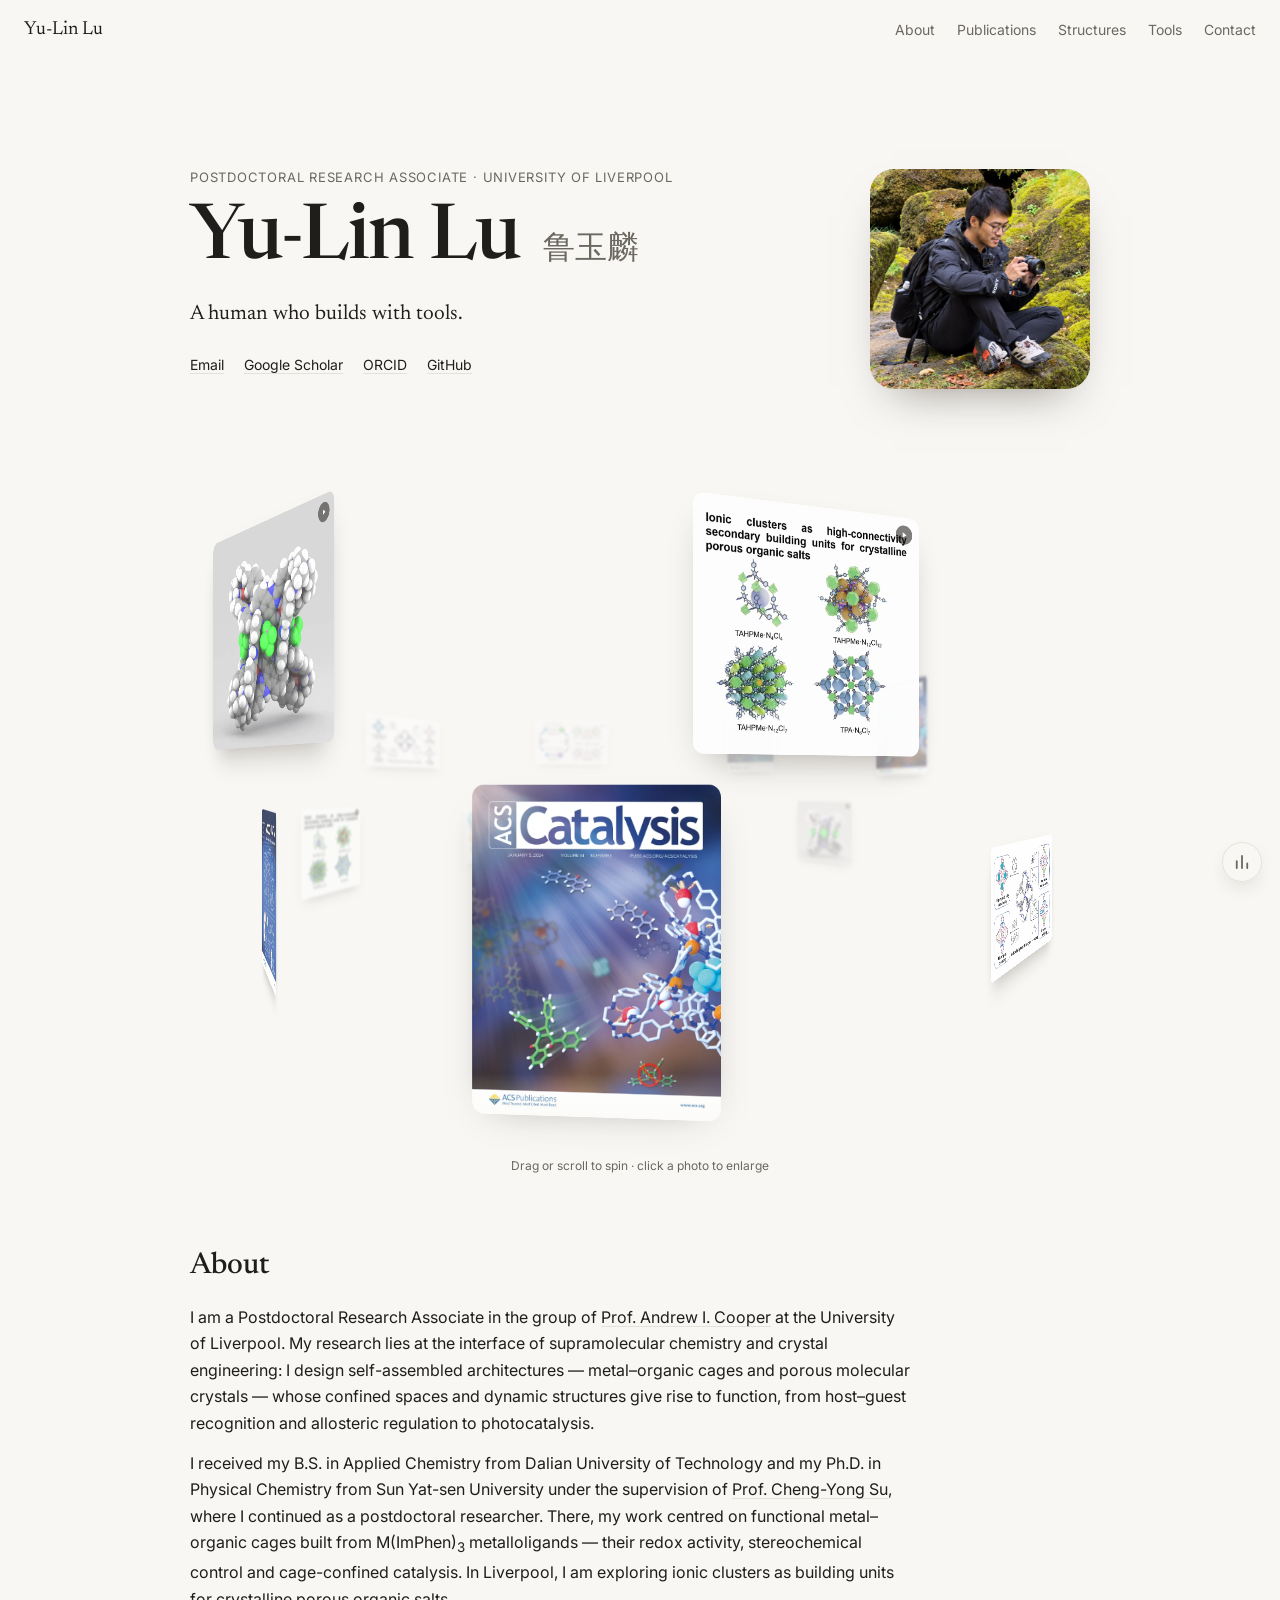
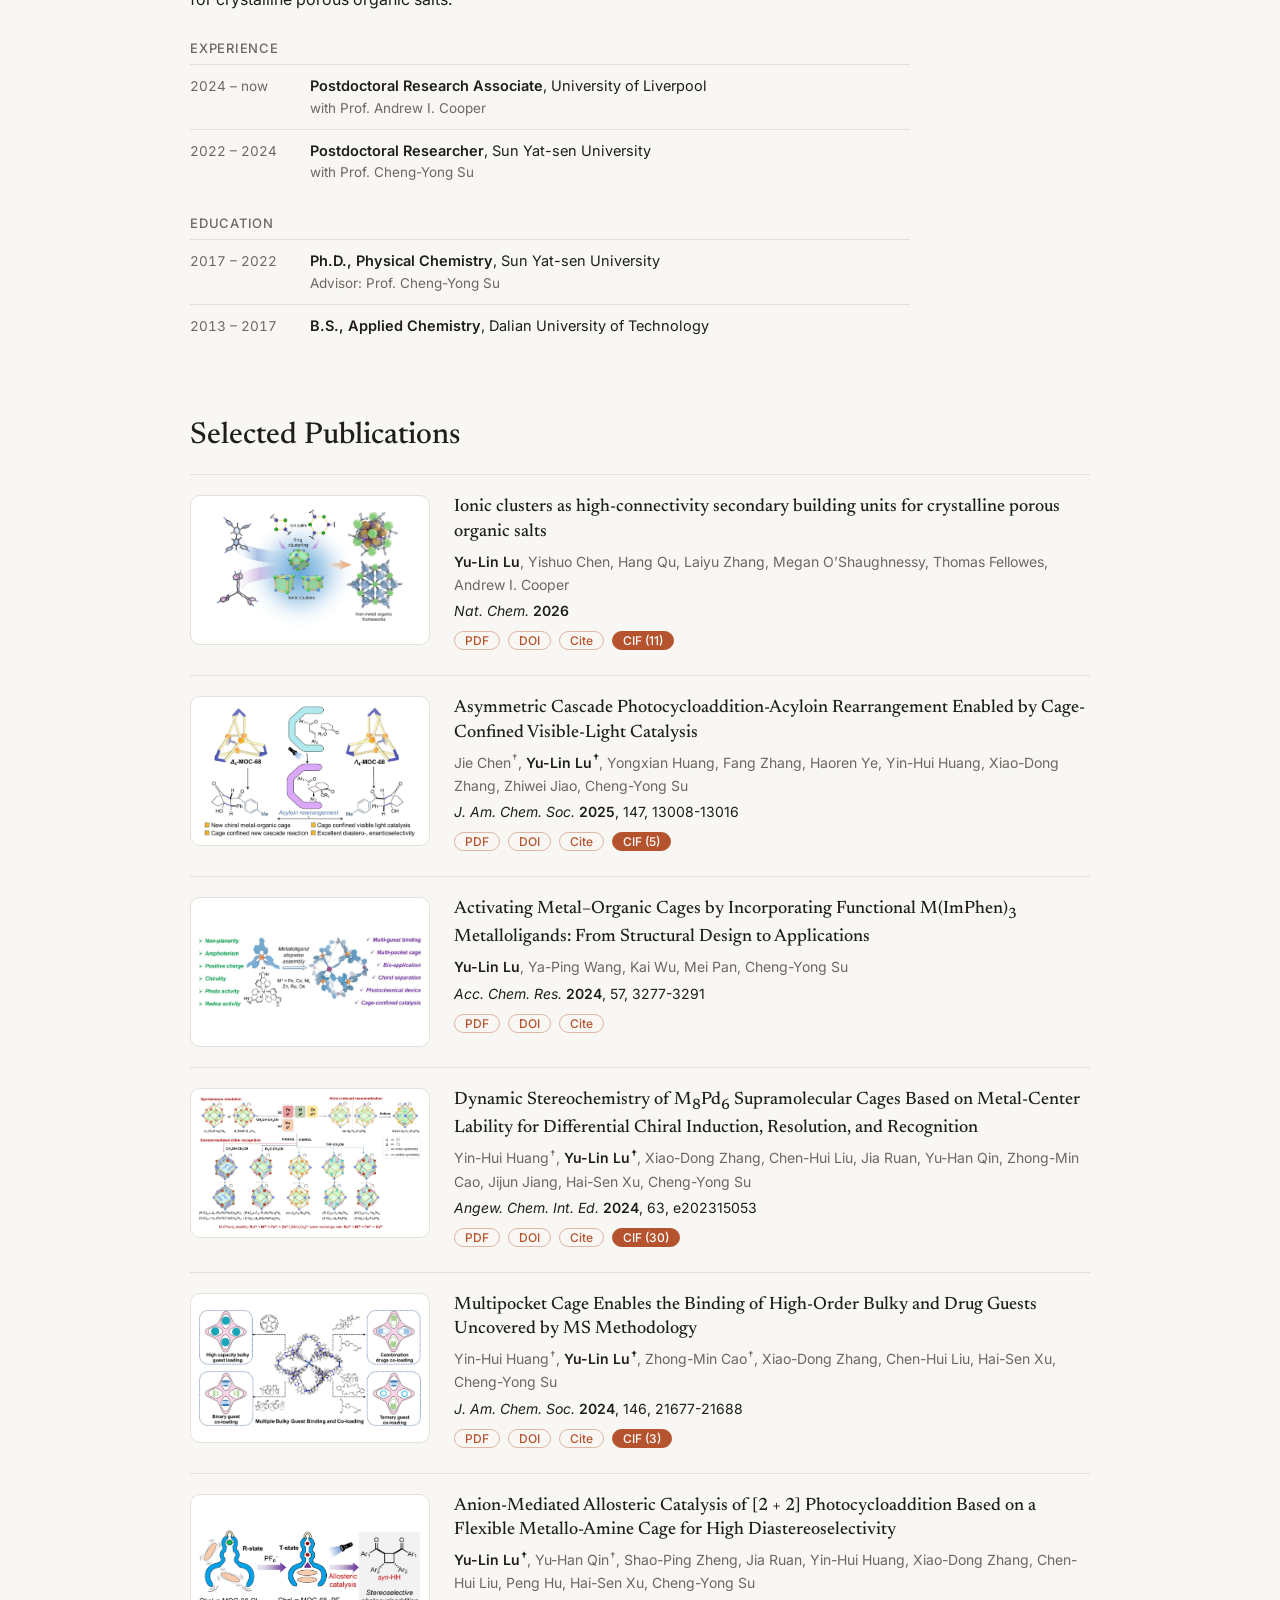
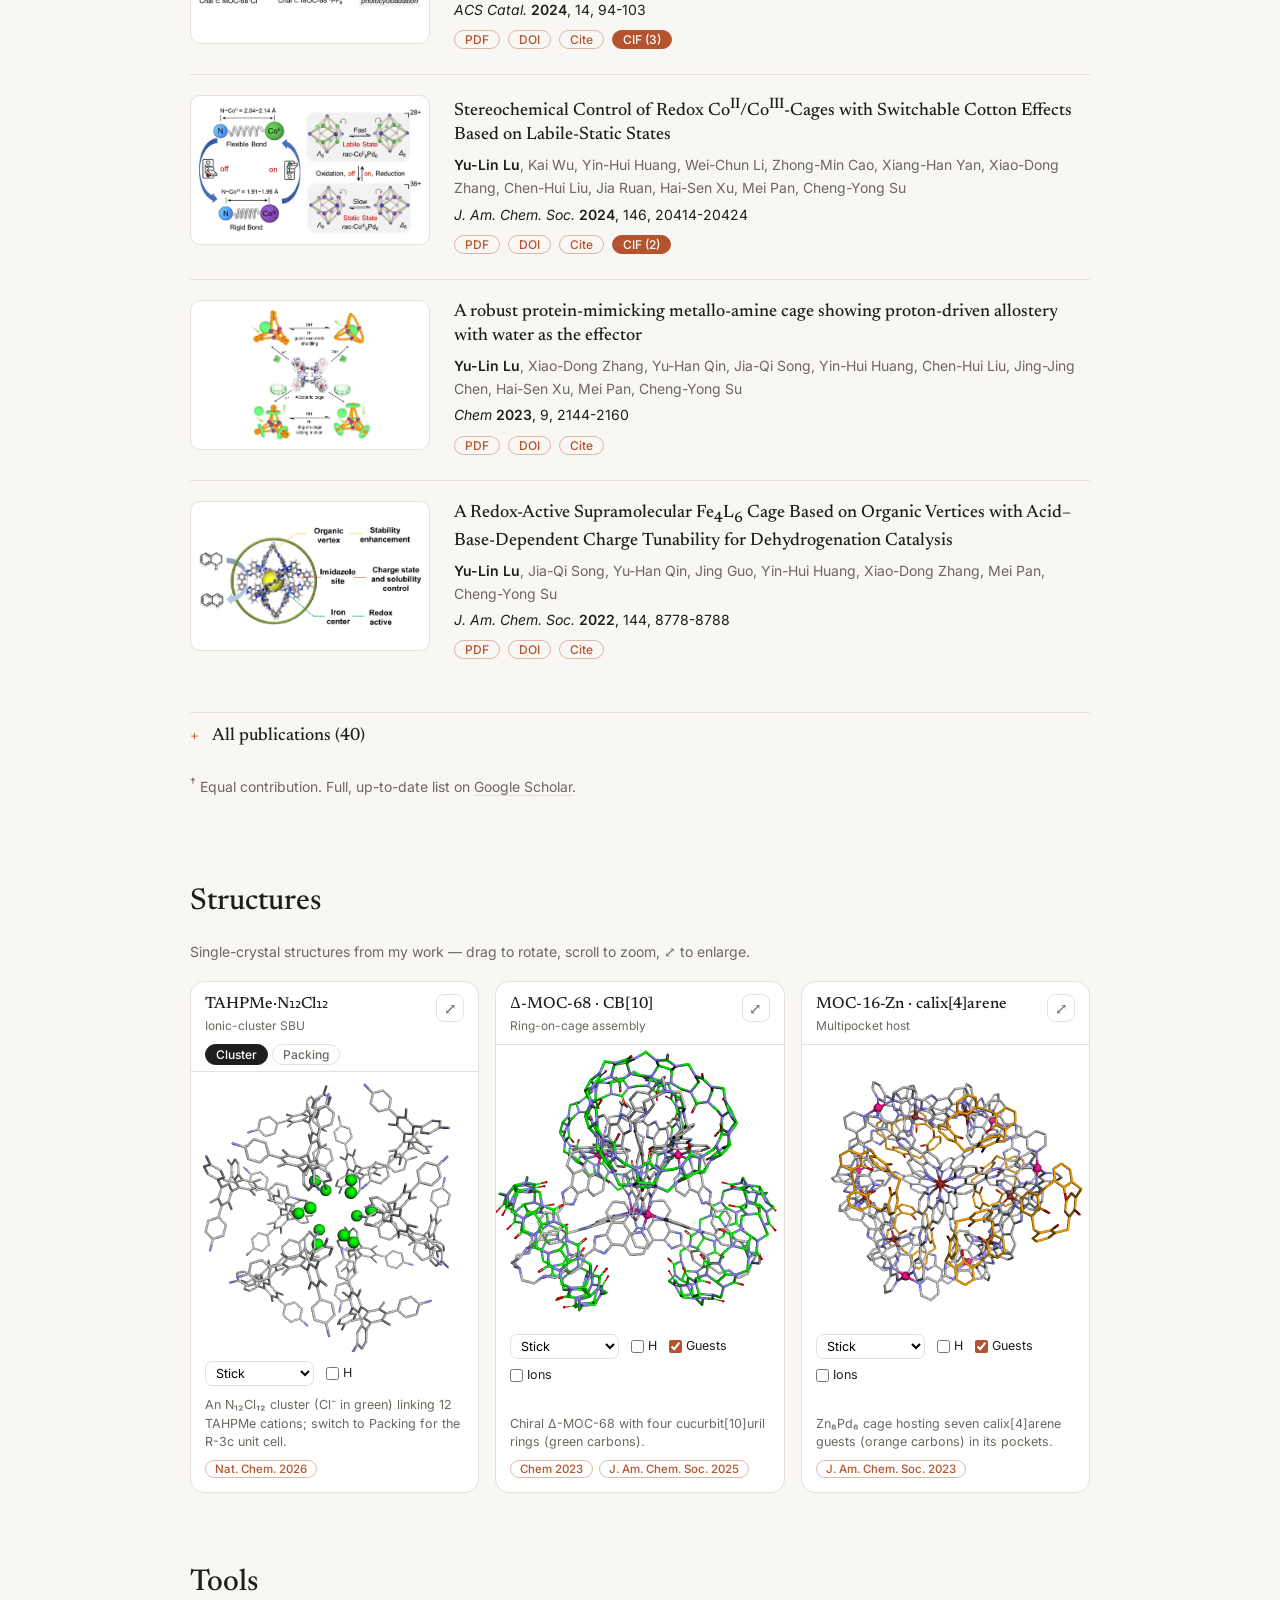
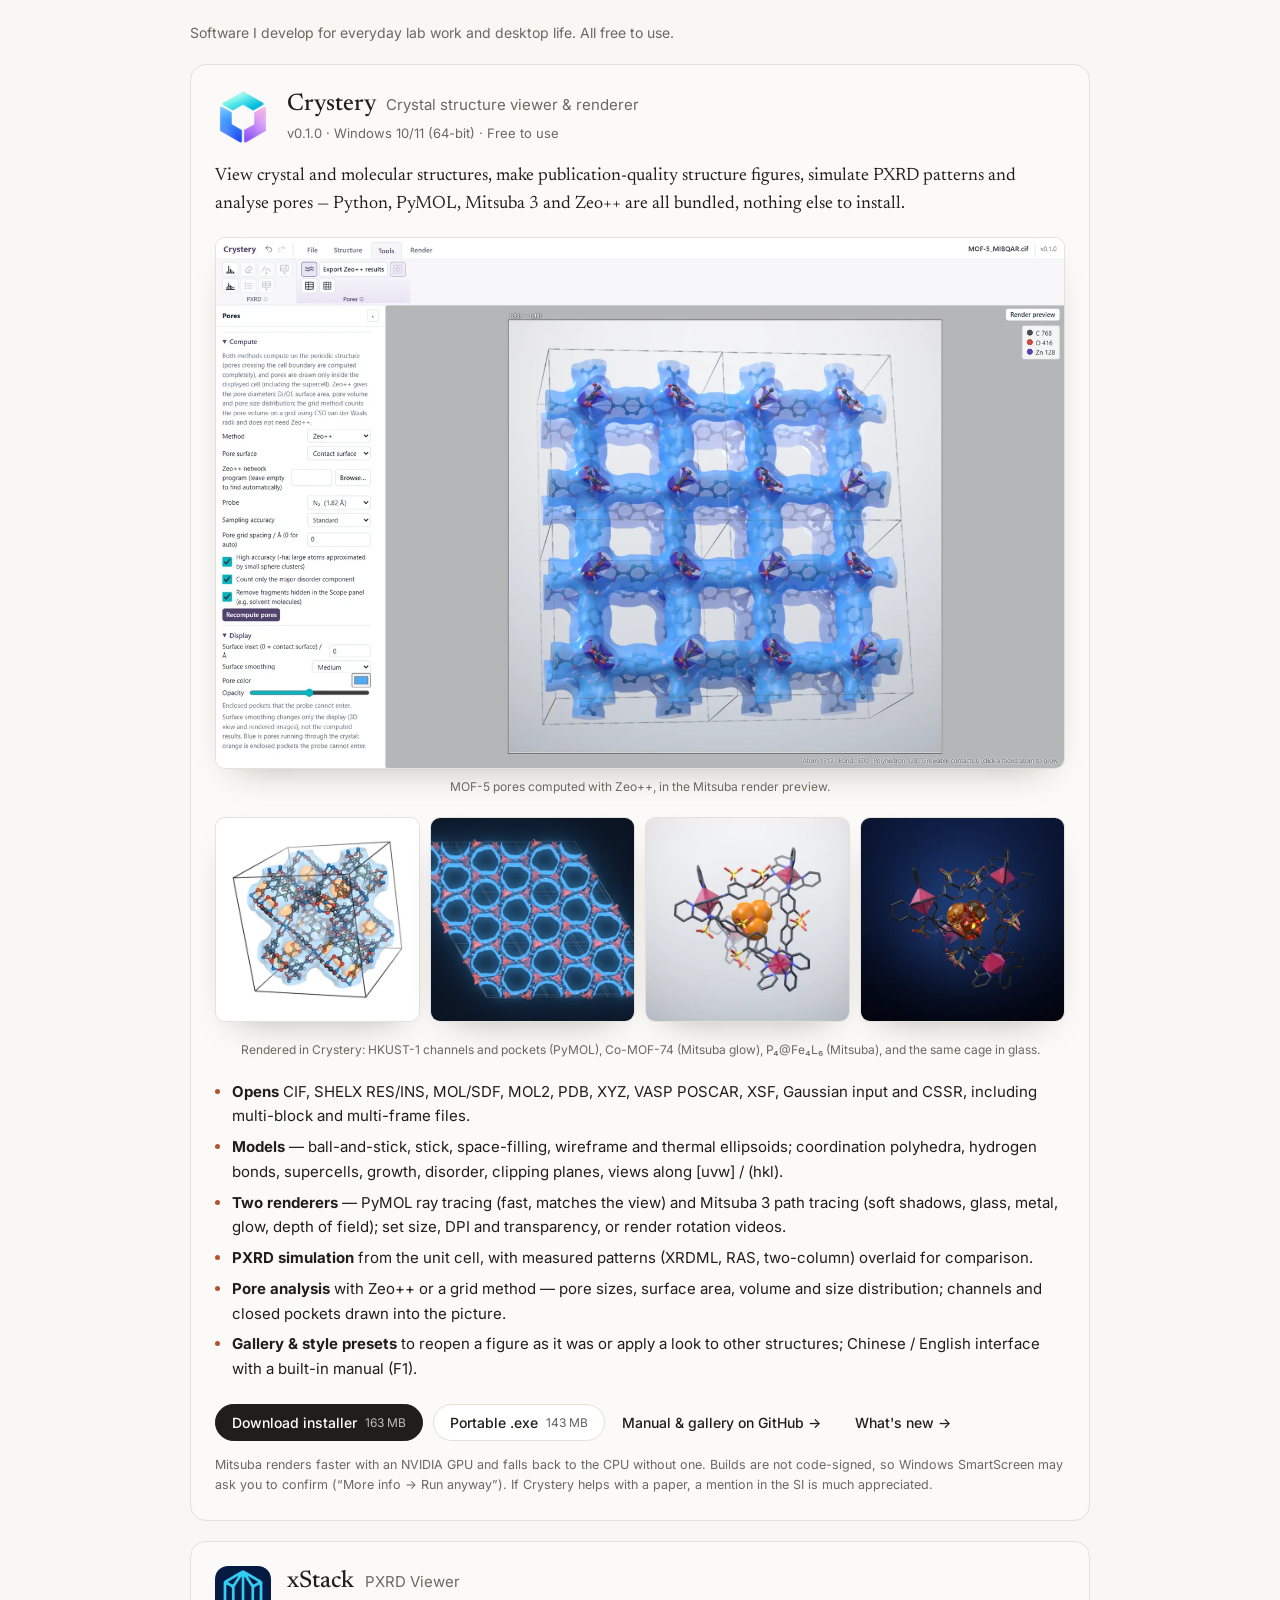
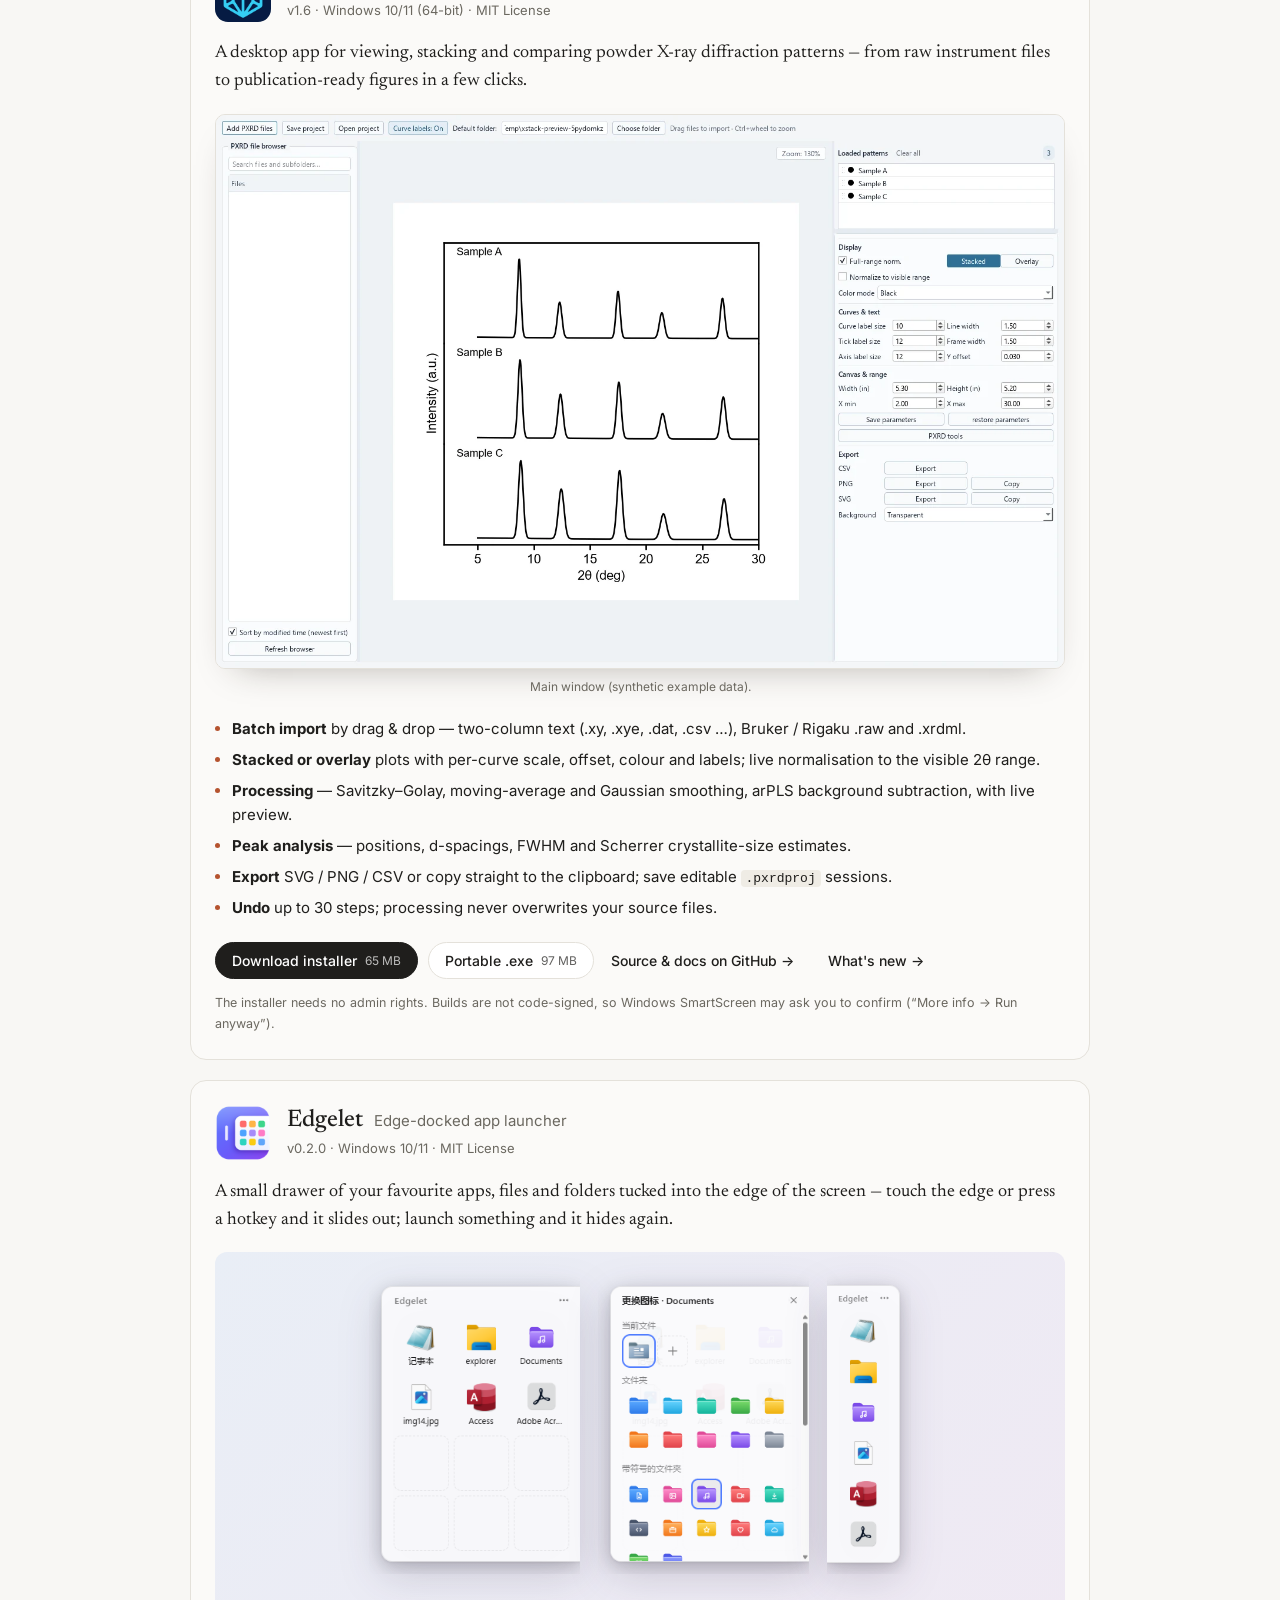
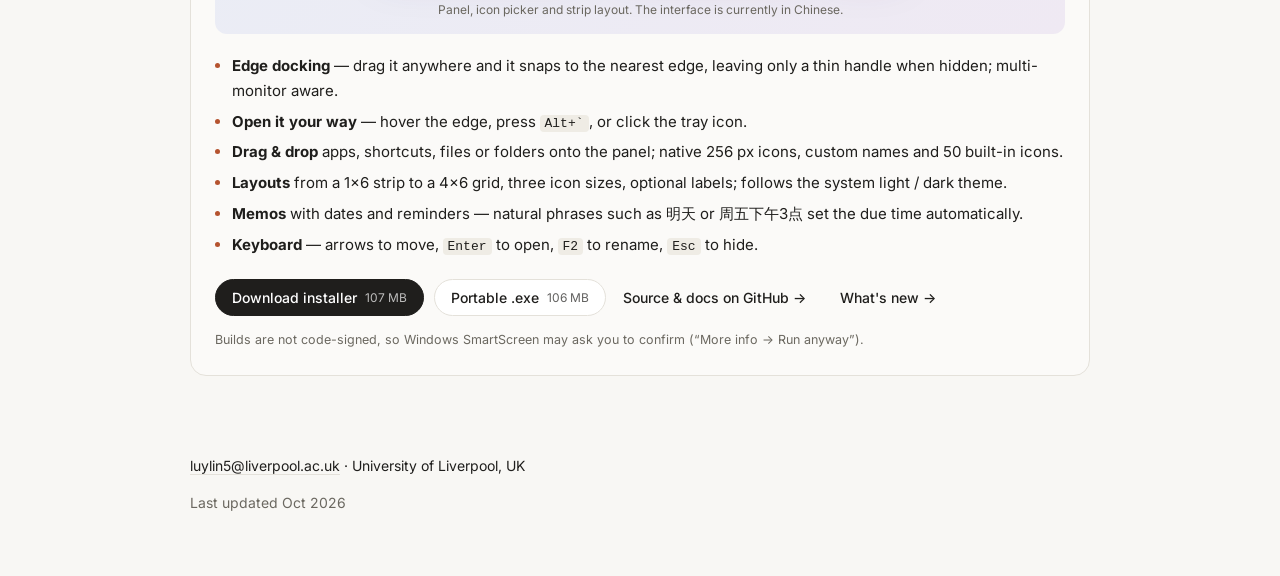
==== index.html @ a2acebe7 "Update contact email to luylin5@liverpool.ac.uk Co-Authored-By: Claude Opus 5.5 <noreply@anthropic.c" ====
<!doctype html>
<html lang="en">
<head>
  <meta charset="utf-8">
  <meta name="viewport" content="width=device-width, initial-scale=1">
  <title>Yu-Lin Lu (鲁玉麟)</title>
  <meta name="description" content="Yu-Lin Lu — supramolecular chemistry, self-assembly and crystal engineering. University of Liverpool.">
  <link rel="icon" href="favicon.svg" type="image/svg+xml">
  <link rel="icon" href="favicon-32.png" sizes="32x32" type="image/png">
  <link rel="apple-touch-icon" href="apple-touch-icon.png">
  <meta name="theme-color" content="#f8f7f4">
  <link rel="canonical" href="https://luyulin.com/">
  <!-- social preview card (WeChat / Twitter / Slack / LinkedIn) -->
  <meta property="og:type" content="website">
  <meta property="og:site_name" content="Yu-Lin Lu">
  <meta property="og:title" content="Yu-Lin Lu (鲁玉麟) · University of Liverpool">
  <meta property="og:description" content="Postdoctoral Research Associate working on supramolecular chemistry, self-assembly and crystal engineering — metal–organic cages and porous molecular crystals.">
  <meta property="og:url" content="https://luyulin.com/">
  <meta property="og:image" content="https://luyulin.com/images/og-card.png">
  <meta property="og:image:width" content="1200">
  <meta property="og:image:height" content="630">
  <meta property="og:image:alt" content="Yu-Lin Lu — Postdoctoral Research Associate, University of Liverpool">
  <meta name="twitter:card" content="summary_large_image">
  <meta itemprop="image" content="https://luyulin.com/images/og-card.png">
  <link rel="preconnect" href="https://fonts.googleapis.com">
  <link rel="preconnect" href="https://fonts.gstatic.com" crossorigin>
  <link href="https://fonts.googleapis.com/css2?family=Newsreader:opsz,wght@6..72,400;6..72,500&family=Inter:wght@400;500;600&display=swap" rel="stylesheet">
  <link rel="stylesheet" href="css/style.css">
</head>
<body>
  <header class="nav">
    <a class="nav-name" href="#top">Yu-Lin Lu</a>
    <nav>
      <a href="#about">About</a>
      <a href="#publications">Publications</a>
      <a href="#structures">Structures</a>
      <a href="#tools">Tools</a>
      <a href="#contact">Contact</a>
    </nav>
  </header>

  <main id="top">
    <!-- ============ Hero ============ -->
    <section class="hero wrap">
      <img class="hero-photo" src="images/profile.jpg" alt="Yu-Lin Lu" width="220" height="220" onerror="this.remove()">
      <div class="hero-text">
      <p class="eyebrow">Postdoctoral Research Associate · University of Liverpool</p>
      <h1>Yu-Lin Lu <span class="cn">鲁玉麟</span></h1>
      <p class="lede">
        A human who builds with tools.
      </p>
      <p class="links">
        <a href="mailto:luylin5@liverpool.ac.uk">Email</a>
        <a href="https://scholar.google.com/citations?user=-yCWFqsAAAAJ" target="_blank" rel="noopener">Google Scholar</a>
        <a href="https://orcid.org/0000-0001-9846-8127" target="_blank" rel="noopener">ORCID</a>
        <a href="https://github.com/luylin5" target="_blank" rel="noopener">GitHub</a>
      </p>
      </div>
    </section>

    <!-- ============ 3D rotating gallery ============ -->
    <!-- Images/captions live in js/gallery-data.js -->
    <section class="gallery" aria-label="Photo gallery">
      <div class="gallery-stage" data-gallery></div>
      <p class="gallery-hint">Drag or scroll to spin · click a photo to enlarge</p>
    </section>

    <!-- ============ About ============ -->
    <section id="about" class="wrap section">
      <h2>About</h2>
      <div class="prose">
        <p>
          I am a Postdoctoral Research Associate in the group of
          <a href="https://www.liverpool.ac.uk/people/andrew-cooper" target="_blank" rel="noopener">Prof. Andrew I. Cooper</a>
          at the University of Liverpool. My research lies at the interface of supramolecular chemistry
          and crystal engineering: I design self-assembled architectures — metal–organic cages and porous
          molecular crystals — whose confined spaces and dynamic structures give rise to function, from
          host–guest recognition and allosteric regulation to photocatalysis.
        </p>
        <p>
          I received my B.S. in Applied Chemistry from Dalian University of Technology and my Ph.D. in
          Physical Chemistry from Sun Yat-sen University under the supervision of
          <a href="https://ce.sysu.edu.cn/zh-hans/teacher/857" target="_blank" rel="noopener">Prof. Cheng-Yong Su</a>,
          where I continued as a postdoctoral researcher. There, my work centred on functional
          metal–organic cages built from M(ImPhen)<sub>3</sub> metalloligands — their redox activity,
          stereochemical control and cage-confined catalysis. In Liverpool, I am exploring ionic clusters
          as building units for crystalline porous organic salts.
        </p>
      </div>

      <div class="cv">
        <div>
          <h3>Experience</h3>
          <ul class="timeline">
            <li><time>2024 – now</time><span><b>Postdoctoral Research Associate</b>, University of Liverpool<br><span class="muted">with Prof. Andrew I. Cooper</span></span></li>
            <li><time>2022 – 2024</time><span><b>Postdoctoral Researcher</b>, Sun Yat-sen University<br><span class="muted">with Prof. Cheng-Yong Su</span></span></li>
          </ul>
        </div>
        <div>
          <h3>Education</h3>
          <ul class="timeline">
            <li><time>2017 – 2022</time><span><b>Ph.D., Physical Chemistry</b>, Sun Yat-sen University<br><span class="muted">Advisor: Prof. Cheng-Yong Su</span></span></li>
            <li><time>2013 – 2017</time><span><b>B.S., Applied Chemistry</b>, Dalian University of Technology</span></li>
          </ul>
        </div>
      </div>
    </section>

    <!-- ============ Publications ============ -->
    <!-- Data lives in js/publications-data.js -->
    <section id="publications" class="wrap section">
      <h2>Selected Publications</h2>
      <ol class="pubs" id="pub-selected"></ol>

      <details class="pub-all">
        <summary>All publications (<span id="pub-count"></span>)</summary>
        <div id="pub-all"></div>
      </details>
      <p class="muted"><sup>†</sup> Equal contribution. Full, up-to-date list on
        <a href="https://scholar.google.com/citations?user=-yCWFqsAAAAJ" target="_blank" rel="noopener">Google Scholar</a>.</p>
    </section>
    <!-- ============ Structures (3D viewer) ============ -->
    <!-- Structure list/captions live in js/structures.js; files in structures/web/ -->
    <section id="structures" class="wrap section" data-structures>
      <h2>Structures</h2>
      <p class="muted">Single-crystal structures from my work — drag to rotate, scroll to zoom, ⤢ to enlarge.</p>
      <div class="st-grid"></div>
    </section>

    <!-- ============ Tools ============ -->
    <section id="tools" class="wrap section">
      <h2>Tools</h2>
      <p class="muted">Software I develop for everyday lab work and desktop life. All free to use.</p>

      <article class="tool" data-github-release="luylin5/Crystery-release">
        <header class="tool-head">
          <img class="tool-icon" src="images/tools/crystery-icon.png" alt="" width="56" height="56">
          <div>
            <h3>Crystery <span class="tool-sub">Crystal structure viewer &amp; renderer</span></h3>
            <p class="tool-meta"><span data-release="version">v0.1.0</span> · Windows 10/11 (64-bit) · Free to use<span data-release="date"></span></p>
          </div>
        </header>

        <p class="tool-desc">
          View crystal and molecular structures, make publication-quality structure figures,
          simulate PXRD patterns and analyse pores — Python, PyMOL, Mitsuba 3 and Zeo++ are all bundled, nothing else to install.
        </p>

        <figure class="tool-shot">
          <img src="images/tools/crystery-preview.webp" alt="Crystery window showing the pores of MOF-5 computed with Zeo++ and a Mitsuba render preview" loading="lazy" width="1440" height="900">
          <figcaption>MOF-5 pores computed with Zeo++, in the Mitsuba render preview.</figcaption>
        </figure>

        <figure class="tool-shot tool-grid">
          <img src="images/tools/crystery-hkust1.webp" alt="HKUST-1 with connected channels in blue and closed pockets in orange" loading="lazy" width="480" height="480">
          <img src="images/tools/crystery-mof74.webp" alt="Glowing 1D hexagonal channels of Co-MOF-74 seen along c" loading="lazy" width="480" height="480">
          <img src="images/tools/crystery-p4-cage.webp" alt="White phosphorus P4 inside an Fe4L6 tetrahedral cage" loading="lazy" width="480" height="480">
          <img src="images/tools/crystery-glass.webp" alt="The same cage rendered in glass with Mitsuba" loading="lazy" width="480" height="480">
          <figcaption>Rendered in Crystery: HKUST-1 channels and pockets (PyMOL), Co-MOF-74 (Mitsuba glow), P₄@Fe₄L₆ (Mitsuba), and the same cage in glass.</figcaption>
        </figure>

        <ul class="tool-features">
          <li><b>Opens</b> CIF, SHELX RES/INS, MOL/SDF, MOL2, PDB, XYZ, VASP POSCAR, XSF, Gaussian input and CSSR, including multi-block and multi-frame files.</li>
          <li><b>Models</b> — ball-and-stick, stick, space-filling, wireframe and thermal ellipsoids; coordination polyhedra, hydrogen bonds, supercells, growth, disorder, clipping planes, views along [uvw] / (hkl).</li>
          <li><b>Two renderers</b> — PyMOL ray tracing (fast, matches the view) and Mitsuba 3 path tracing (soft shadows, glass, metal, glow, depth of field); set size, DPI and transparency, or render rotation videos.</li>
          <li><b>PXRD simulation</b> from the unit cell, with measured patterns (XRDML, RAS, two-column) overlaid for comparison.</li>
          <li><b>Pore analysis</b> with Zeo++ or a grid method — pore sizes, surface area, volume and size distribution; channels and closed pockets drawn into the picture.</li>
          <li><b>Gallery &amp; style presets</b> to reopen a figure as it was or apply a look to other structures; Chinese / English interface with a built-in manual (F1).</li>
        </ul>

        <div class="tool-actions">
          <a class="btn btn-primary" data-asset="setup" href="https://github.com/luylin5/Crystery-release/releases/download/Crystery-0.1.0/Crystery-0.1.0-setup.exe">Download installer <span>163 MB</span></a>
          <a class="btn" data-asset="portable" href="https://github.com/luylin5/Crystery-release/releases/download/Crystery-0.1.0/Crystery-0.1.0-portable.exe">Portable .exe <span>143 MB</span></a>
          <span class="dl-count" data-release="downloads" hidden></span>
          <a class="btn btn-ghost" href="https://github.com/luylin5/Crystery-release" target="_blank" rel="noopener">Manual &amp; gallery on GitHub →</a>
          <a class="btn btn-ghost" data-release="notes" href="https://github.com/luylin5/Crystery-release/releases/latest" target="_blank" rel="noopener">What's new →</a>
        </div>
        <p class="tool-note">
          Mitsuba renders faster with an NVIDIA GPU and falls back to the CPU without one.
          Builds are not code-signed, so Windows SmartScreen may ask you to confirm (“More info → Run anyway”).
          If Crystery helps with a paper, a mention in the SI is much appreciated.
        </p>
      </article>

      <article class="tool" data-github-release="luylin5/xStack">
        <header class="tool-head">
          <img class="tool-icon" src="images/tools/xstack-icon.png" alt="" width="56" height="56">
          <div>
            <h3>xStack <span class="tool-sub">PXRD Viewer</span></h3>
            <p class="tool-meta"><span data-release="version">v1.6</span> · Windows 10/11 (64-bit) · MIT License<span data-release="date"></span></p>
          </div>
        </header>

        <p class="tool-desc">
          A desktop app for viewing, stacking and comparing powder X-ray diffraction patterns —
          from raw instrument files to publication-ready figures in a few clicks.
        </p>

        <figure class="tool-shot">
          <img src="images/tools/xstack-preview.webp" alt="xStack main window with three stacked PXRD patterns, file browser and display settings" loading="lazy" width="1440" height="940">
          <figcaption>Main window (synthetic example data).</figcaption>
        </figure>

        <ul class="tool-features">
          <li><b>Batch import</b> by drag &amp; drop — two-column text (.xy, .xye, .dat, .csv …), Bruker / Rigaku .raw and .xrdml.</li>
          <li><b>Stacked or overlay</b> plots with per-curve scale, offset, colour and labels; live normalisation to the visible 2θ range.</li>
          <li><b>Processing</b> — Savitzky–Golay, moving-average and Gaussian smoothing, arPLS background subtraction, with live preview.</li>
          <li><b>Peak analysis</b> — positions, d-spacings, FWHM and Scherrer crystallite-size estimates.</li>
          <li><b>Export</b> SVG / PNG / CSV or copy straight to the clipboard; save editable <code>.pxrdproj</code> sessions.</li>
          <li><b>Undo</b> up to 30 steps; processing never overwrites your source files.</li>
        </ul>

        <div class="tool-actions">
          <a class="btn btn-primary" data-asset="Setup" href="https://github.com/luylin5/xStack/releases/download/v1.6/xStack-1.6-Setup.exe">Download installer <span>65 MB</span></a>
          <a class="btn" data-asset="Portable" href="https://github.com/luylin5/xStack/releases/download/v1.6/xStack-1.6-Portable.exe">Portable .exe <span>97 MB</span></a>
          <span class="dl-count" data-release="downloads" hidden></span>
          <a class="btn btn-ghost" href="https://github.com/luylin5/xStack" target="_blank" rel="noopener">Source &amp; docs on GitHub →</a>
          <a class="btn btn-ghost" data-release="notes" href="https://github.com/luylin5/xStack/releases/latest" target="_blank" rel="noopener">What's new →</a>
        </div>
        <p class="tool-note">
          The installer needs no admin rights. Builds are not code-signed, so Windows SmartScreen may ask
          you to confirm (“More info → Run anyway”).
        </p>
      </article>

      <article class="tool" data-github-release="luylin5/Edgelet">
        <header class="tool-head">
          <img class="tool-icon" src="images/tools/edgelet-icon.png" alt="" width="56" height="56">
          <div>
            <h3>Edgelet <span class="tool-sub">Edge-docked app launcher</span></h3>
            <p class="tool-meta"><span data-release="version">v0.2.0</span> · Windows 10/11 · MIT License<span data-release="date"></span></p>
          </div>
        </header>

        <p class="tool-desc">
          A small drawer of your favourite apps, files and folders tucked into the edge of the screen —
          touch the edge or press a hotkey and it slides out; launch something and it hides again.
        </p>

        <figure class="tool-shot tool-shots">
          <img src="images/tools/edgelet-panel.webp" alt="Edgelet panel docked to the right screen edge with app and folder tiles" loading="lazy" width="274" height="390">
          <img src="images/tools/edgelet-icon-picker.webp" alt="Edgelet icon picker with built-in icons" loading="lazy" width="274" height="390">
          <img src="images/tools/edgelet-layout-strip.webp" alt="Edgelet in the narrow 1×6 strip layout" loading="lazy" width="120" height="426">
          <figcaption>Panel, icon picker and strip layout. The interface is currently in Chinese.</figcaption>
        </figure>

        <ul class="tool-features">
          <li><b>Edge docking</b> — drag it anywhere and it snaps to the nearest edge, leaving only a thin handle when hidden; multi-monitor aware.</li>
          <li><b>Open it your way</b> — hover the edge, press <code>Alt+`</code>, or click the tray icon.</li>
          <li><b>Drag &amp; drop</b> apps, shortcuts, files or folders onto the panel; native 256 px icons, custom names and 50 built-in icons.</li>
          <li><b>Layouts</b> from a 1×6 strip to a 4×6 grid, three icon sizes, optional labels; follows the system light / dark theme.</li>
          <li><b>Memos</b> with dates and reminders — natural phrases such as 明天 or 周五下午3点 set the due time automatically.</li>
          <li><b>Keyboard</b> — arrows to move, <code>Enter</code> to open, <code>F2</code> to rename, <code>Esc</code> to hide.</li>
        </ul>

        <div class="tool-actions">
          <a class="btn btn-primary" data-asset="Setup" href="https://github.com/luylin5/Edgelet/releases/download/v0.2.0/Edgelet-Setup-0.2.0.exe">Download installer <span>107 MB</span></a>
          <a class="btn" data-asset="portable" href="https://github.com/luylin5/Edgelet/releases/download/v0.2.0/Edgelet-0.2.0-portable.exe">Portable .exe <span>106 MB</span></a>
          <span class="dl-count" data-release="downloads" hidden></span>
          <a class="btn btn-ghost" href="https://github.com/luylin5/Edgelet" target="_blank" rel="noopener">Source &amp; docs on GitHub →</a>
          <a class="btn btn-ghost" data-release="notes" href="https://github.com/luylin5/Edgelet/releases/latest" target="_blank" rel="noopener">What's new →</a>
        </div>
        <p class="tool-note">
          Builds are not code-signed, so Windows SmartScreen may ask you to confirm (“More info → Run anyway”).
        </p>
      </article>
    </section>
  </main>

  <footer id="contact" class="wrap footer">
    <p><a href="mailto:luylin5@liverpool.ac.uk">luylin5@liverpool.ac.uk</a> · University of Liverpool, UK</p>
    <p class="muted">Last updated Oct 2026</p>
  </footer>

  <dialog class="lightbox" aria-label="Photo">
    <form method="dialog"><button class="lb-close" aria-label="Close">×</button></form>
    <img alt="">
    <video controls loop muted playsinline hidden></video>
    <div class="lb-text"><h3></h3><p></p><a class="lb-link" target="_blank" rel="noopener" hidden>Read the paper →</a></div>
  </dialog>

  <script src="js/gallery-data.js"></script>
  <script src="js/gallery.js"></script>
  <script src="js/publications-data.js"></script>
  <script src="js/publications.js"></script>
  <script src="js/mol3d.js"></script>
  <script src="js/cif-viewer.js"></script>
  <script src="js/structures.js"></script>
  <script src="js/releases.js"></script>
  <script src="js/stats.js"></script>
</body>
</html>
---- css/style.css ----
:root {
  --bg: #f8f7f4;
  --ink: #1f1e1c;
  --muted: #6b6860;
  --line: #e4e1da;
  --accent: #b5532f;
  --serif: "Newsreader", "Songti SC", "Noto Serif SC", Georgia, serif;
  --sans: "Inter", "PingFang SC", "Microsoft YaHei", system-ui, sans-serif;
  --maxw: 940px;
}

* { box-sizing: border-box; }
html { scroll-behavior: smooth; }
body {
  margin: 0;
  background: var(--bg);
  color: var(--ink);
  font: 16px/1.65 var(--sans);
  -webkit-font-smoothing: antialiased;
}
a { color: inherit; text-decoration-color: var(--line); text-underline-offset: 3px; }
a:hover { color: var(--accent); text-decoration-color: currentColor; }
.wrap { max-width: var(--maxw); margin: 0 auto; padding: 0 20px; }
.muted { color: var(--muted); font-size: 14px; }

/* ---------- nav ---------- */
.nav {
  position: sticky; top: 0; z-index: 50;
  display: flex; justify-content: space-between; align-items: center;
  padding: 14px 24px;
  background: color-mix(in srgb, var(--bg) 85%, transparent);
  backdrop-filter: blur(10px);
}
.nav-name { font-family: var(--serif); font-size: 19px; text-decoration: none; }
.nav nav { display: flex; gap: 22px; font-size: 14px; }
.nav nav a { text-decoration: none; color: var(--muted); }
.nav nav a:hover { color: var(--ink); }

/* ---------- hero ---------- */
.hero { padding-top: 12vh; padding-bottom: 2vh; display: flex; flex-direction: row-reverse; align-items: center; gap: 40px; }
.hero-text { flex: 1; min-width: 0; }
.hero-photo {
  flex: none; width: 220px; height: 220px; object-fit: cover; object-position: 50% 50%;
  border-radius: 24px; box-shadow: 0 22px 44px -24px rgba(40, 30, 20, .5);
}
.eyebrow { font-size: 13px; letter-spacing: .06em; text-transform: uppercase; color: var(--muted); margin: 0; }
h1 { font: 500 clamp(44px, 7vw, 76px)/1.05 var(--serif); margin: 12px 0 18px; letter-spacing: -0.02em; }
.lede { font: 400 21px/1.55 var(--serif); margin: 0; max-width: 620px; }
.links { display: flex; flex-wrap: wrap; gap: 8px 20px; margin-top: 22px; font-size: 14px; }

/* ---------- gallery ---------- */
.gallery { position: relative; }
.gallery-stage {
  position: relative;
  height: min(84vh, 820px);
  min-height: 440px;
  overflow: hidden;
  cursor: grab;
  touch-action: pan-y;
  user-select: none;
  /* soft fade into the page on all four edges */
  -webkit-mask-image:
    linear-gradient(to right, transparent, #000 10%, #000 90%, transparent),
    linear-gradient(to bottom, transparent, #000 12%, #000 88%, transparent);
  -webkit-mask-composite: source-in;
  mask-image:
    linear-gradient(to right, transparent, #000 10%, #000 90%, transparent),
    linear-gradient(to bottom, transparent, #000 12%, #000 88%, transparent);
  mask-composite: intersect;
}
.gallery-stage.dragging { cursor: grabbing; }
/* Cards are laid out at their largest on-screen size and scaled down by JS, so the
   sizes below are what the focused (centred, zoomed) card shows at ~0.9×. */
.g-card {
  position: absolute; left: 50%; top: 50%;
  padding: 0; border: 0; margin: 0;
  border-radius: 18px;
  overflow: hidden;
  background: #e9e6df;
  box-shadow: 0 30px 60px -30px rgba(40, 30, 20, .4);
  cursor: pointer;
  will-change: transform, filter, opacity;
  backface-visibility: hidden;
}
.g-card img, .g-card video { width: 100%; height: 100%; object-fit: cover; display: block; pointer-events: none; background: #fff; }
.g-cap {
  position: absolute; left: 0; right: 0; bottom: 0;
  padding: 28px 16px 12px;
  font-size: 15px; color: #fff; text-align: left;
  background: linear-gradient(transparent, rgba(0,0,0,.55));
  opacity: 0; transition: opacity .25s;
}
.g-video::after {
  content: ""; position: absolute; top: 14px; right: 14px; width: 34px; height: 34px; border-radius: 50%;
  background: rgba(20,18,15,.55) url("data:image/svg+xml,%3Csvg xmlns='http://www.w3.org/2000/svg' viewBox='0 0 24 24'%3E%3Cpath d='M9 7l8 5-8 5z' fill='white'/%3E%3C/svg%3E") center/24px no-repeat;
}
.g-card.is-focused .g-cap, .g-card:focus-visible .g-cap { opacity: 1; }
.g-card:focus-visible { outline: 3px solid var(--accent); outline-offset: 4px; }
.gallery-hint { text-align: center; font-size: 12px; color: var(--muted); margin: -8px 0 0; }

/* ---------- sections ---------- */
.section { padding-top: 72px; }
h2 { font: 500 30px/1.2 var(--serif); margin: 0 0 20px; }
.prose { max-width: 720px; }
.prose p { margin: 0 0 14px; }

.cv { display: grid; gap: 22px; margin-top: 28px; max-width: 720px; }
.cv h3 { font: 500 13px var(--sans); letter-spacing: .06em; text-transform: uppercase; color: var(--muted); margin: 0 0 8px; }
.timeline { list-style: none; padding: 0; margin: 0; font-size: 14.5px; line-height: 1.5; }
.timeline li { display: grid; grid-template-columns: 110px 1fr; gap: 10px; padding: 10px 0; border-top: 1px solid var(--line); }
.timeline time { color: var(--muted); font-variant-numeric: tabular-nums; font-size: 13.5px; padding-top: 1px; }
.timeline b { font-weight: 600; }
.timeline .muted { font-size: 13.5px; }

.pubs { list-style: none; padding: 0; margin: 0; }
.pub { display: grid; grid-template-columns: 240px 1fr; gap: 24px; padding: 20px 0; border-top: 1px solid var(--line); align-items: start; }
.pub-toc {
  display: flex; align-items: center; justify-content: center;
  width: 240px; height: 150px; padding: 8px; margin: 0;
  background: #fff; border: 1px solid var(--line); border-radius: 10px; cursor: zoom-in;
  transition: box-shadow .2s, transform .2s;
}
.pub-toc:hover { box-shadow: 0 14px 30px -18px rgba(40, 30, 20, .45); transform: translateY(-1px); }
.pub-toc img { max-width: 100%; max-height: 100%; object-fit: contain; display: block; }
.pub-badge {
  display: flex; flex-direction: column; justify-content: center; gap: 2px;
  padding: 12px; border-radius: 8px; background: #efece5;
  font: italic 500 14px/1.25 var(--serif); color: var(--ink); align-self: start;
}
.pub-badge span:last-child { font: 500 12px var(--sans); font-style: normal; color: var(--muted); }
.pub h3 { font: 500 18px/1.35 var(--serif); margin: 0 0 6px; }
.pub h3 a, .pub-title { text-decoration: none; }
.pub p { margin: 0 0 3px; font-size: 14px; }
.authors { color: var(--muted); font-size: 14px; }
.authors b { color: var(--ink); font-weight: 600; }
.authors sup { line-height: 0; font-size: .8em; margin-left: 1px; }
.venue { font-size: 14px; }
.venue b { font-weight: 600; }
.tag { font: 500 11px var(--sans); color: var(--accent); border: 1px solid currentColor; border-radius: 4px; padding: 0 5px; margin-left: 4px; white-space: nowrap; vertical-align: 1px; }

.pub-links { display: inline-flex; gap: 8px; vertical-align: 1px; }
.pub-links a, .pub-links .cite {
  font: 500 12px var(--sans); text-decoration: none; color: var(--accent); background: none; cursor: pointer;
  border: 1px solid color-mix(in srgb, var(--accent) 40%, transparent); border-radius: 999px; padding: 1px 10px;
}
.pub-links .cif-toggle {
  font: 500 12px var(--sans); color: #fff; background: var(--accent); cursor: pointer;
  border: 1px solid var(--accent); border-radius: 999px; padding: 1px 10px;
}
.pub-links .cif-toggle[aria-expanded="true"] { background: var(--ink); border-color: var(--ink); }
.pub-links a:hover, .pub-links .cite:hover, .pub-links .cite.done { background: var(--accent); color: #fff; border-color: var(--accent); }
.pub .pub-links { margin-top: 6px; }
.pub-all { margin: 28px 0 12px; border-top: 1px solid var(--line); }
.pub-all summary {
  cursor: pointer; padding: 14px 0; font: 500 18px var(--serif); list-style: none;
}
.pub-all summary::-webkit-details-marker { display: none; }
.pub-all summary::before { content: "+"; display: inline-block; width: 1.2em; color: var(--accent); }
.pub-all[open] summary::before { content: "−"; }
.pub-year { font: 500 15px var(--sans); color: var(--muted); margin: 18px 0 6px; }
.pub-list { margin: 0; padding-left: 2.2em; }
.pub-list li { padding: 7px 0; }
.pub-list li::marker { color: var(--muted); font-size: 13px; }
.pub-title { font: 500 16px/1.4 var(--serif); }
h1 .cn { font-size: .42em; color: var(--muted); font-weight: 400; margin-left: .25em; letter-spacing: 0; }

/* ---------- structures (3D viewer cards) ---------- */
.st-grid { display: grid; grid-template-columns: repeat(3, minmax(0, 1fr)); gap: 16px; margin-top: 18px; }
.st-card {
  display: flex; flex-direction: column; min-width: 0;
  border: 1px solid var(--line); border-radius: 14px; background: #fff; overflow: hidden;
}
.st-card.expanded { grid-column: 1 / -1; }
.st-head { display: flex; justify-content: space-between; align-items: flex-start; gap: 8px; padding: 12px 14px 8px; }
.st-head h3 { font: 500 16px/1.25 var(--serif); margin: 0; }
.st-head p { margin: 2px 0 0; font-size: 12px; color: var(--muted); }
.st-expand {
  flex: none; width: 28px; height: 28px; border-radius: 8px; border: 1px solid var(--line);
  background: #fff; cursor: pointer; font-size: 15px; line-height: 1; color: var(--muted);
}
.st-expand:hover { color: var(--ink); border-color: var(--ink); }
.st-views { display: flex; gap: 4px; padding: 0 14px 6px; }
.st-views button {
  font: 500 12px var(--sans); color: var(--muted); background: none; cursor: pointer;
  border: 1px solid var(--line); border-radius: 999px; padding: 2px 10px;
}
.st-views button[aria-selected="true"] { color: #fff; background: var(--ink); border-color: var(--ink); }
.st-views button:disabled { opacity: .4; cursor: not-allowed; }
/* per-paper CIF panel spans the whole publication row */
.cif-panel { grid-column: 1 / -1; padding: 4px 0 6px; }
.pub[data-doi] { scroll-margin-top: 64px; } /* clear the sticky nav when scrolled to */
.cif-panel .st-grid { margin-top: 8px; }
.cif-note { margin: 0; font-size: 12.5px; color: var(--muted); }
.st-viewer { position: relative; width: 100%; height: 280px; touch-action: none; border-top: 1px solid var(--line); border-bottom: 1px solid var(--line); }
.st-viewer > .st-canvas { position: absolute; inset: 0; }
.st-card.expanded .st-viewer { height: min(68vh, 560px); }
.st-card.loading .st-viewer { opacity: .5; transition: opacity .2s; }
.st-controls { display: flex; flex-wrap: wrap; align-items: center; gap: 6px 12px; padding: 10px 14px 4px; font-size: 12.5px; }
.st-controls label { display: inline-flex; align-items: center; gap: 4px; cursor: pointer; }
.st-controls label[hidden] { display: none; }
.st-controls select { font: inherit; padding: 3px 6px; border: 1px solid var(--line); border-radius: 7px; background: #fff; }
.st-controls input { accent-color: var(--accent); margin: 0; }
.st-caption { margin: 0; padding: 6px 14px 14px; font-size: 12.5px; line-height: 1.5; color: var(--muted); margin-top: auto; }
.st-papers { display: flex; flex-wrap: wrap; gap: 6px; margin-top: 8px; }
.st-papers a {
  font: 500 11.5px var(--sans); text-decoration: none; color: var(--accent); white-space: nowrap;
  border: 1px solid color-mix(in srgb, var(--accent) 40%, transparent); border-radius: 999px; padding: 1px 9px;
}
.st-papers a:hover { background: var(--accent); color: #fff; border-color: var(--accent); }

/* ---------- tools ---------- */
.tool { margin-top: 20px; padding: 24px; border: 1px solid var(--line); border-radius: 16px; background: #fbfaf8; }
.tool-head { display: flex; gap: 16px; align-items: center; }
.tool-icon { width: 56px; height: 56px; border-radius: 13px; flex: none; }
.tool h3 { font: 500 24px/1.2 var(--serif); margin: 0; }
.tool-sub { font: 400 15px var(--sans); color: var(--muted); margin-left: 6px; }
.tool-meta { margin: 4px 0 0; font-size: 13px; color: var(--muted); }
.tool-desc { font: 400 18px/1.55 var(--serif); margin: 18px 0; }
.tool-shot { margin: 0 0 20px; }
.tool-shot img { display: block; width: 100%; height: auto; border-radius: 10px; border: 1px solid var(--line); box-shadow: 0 16px 36px -22px rgba(40,30,20,.4); }
.tool-shots { display: flex; flex-wrap: wrap; justify-content: center; align-items: flex-end; gap: 18px; padding: 22px 16px 14px; border-radius: 12px; background: linear-gradient(135deg, #e9eef6, #efe9f3); }
.tool-shots img { width: auto; max-width: 100%; max-height: 300px; border: 0; border-radius: 0; box-shadow: none; filter: drop-shadow(0 12px 20px rgba(40,30,60,.18)); }
.tool-shots figcaption { flex-basis: 100%; }
.tool-grid { display: grid; grid-template-columns: repeat(4, 1fr); gap: 10px; }
.tool-grid figcaption { grid-column: 1 / -1; margin-top: 0; }
@media (max-width: 640px) { .tool-grid { grid-template-columns: repeat(2, 1fr); } }
.tool-shot figcaption { font-size: 12px; color: var(--muted); margin-top: 8px; text-align: center; }
.tool-features { margin: 0 0 22px; padding-left: 1.1em; font-size: 15px; }
.tool-features li { margin: 6px 0; }
.tool-features li::marker { color: var(--accent); }
.tool-features code { font-size: 13px; background: #efece5; padding: 1px 5px; border-radius: 4px; }
.tool-actions { display: flex; flex-wrap: wrap; gap: 10px; align-items: center; }
.btn {
  display: inline-flex; align-items: center; gap: 8px;
  padding: 9px 16px; border-radius: 999px; border: 1px solid var(--line); background: #fff;
  font: 500 14px var(--sans); text-decoration: none; color: var(--ink);
  transition: border-color .15s, background .15s, color .15s;
}
.btn span { font-weight: 400; font-size: 12px; opacity: .7; }
.btn:hover { border-color: var(--ink); color: var(--ink); }
.btn-primary { background: var(--ink); border-color: var(--ink); color: #fff; }
.btn-primary:hover { background: var(--accent); border-color: var(--accent); color: #fff; }
.btn-ghost { border-color: transparent; background: none; padding-left: 6px; }
.btn-ghost:hover { color: var(--accent); border-color: transparent; }
.dl-count {
  font: 500 12.5px var(--sans); color: var(--muted); font-variant-numeric: tabular-nums;
  padding: 4px 10px; border-radius: 999px; background: #efece5; cursor: default;
}
.dl-count[hidden] { display: none; }
.tool-note { font-size: 12.5px; color: var(--muted); margin: 14px 0 0; }

.footer { padding-top: 64px; padding-bottom: 48px; font-size: 14px; }

/* ---------- visitor stats (bottom-right) ---------- */
.sr-only { position: absolute; width: 1px; height: 1px; overflow: hidden; clip: rect(0 0 0 0); white-space: nowrap; }
.stats { position: fixed; right: 18px; bottom: 18px; z-index: 60; }
.stats-btn {
  width: 40px; height: 40px; border-radius: 50%; border: 1px solid var(--line); cursor: pointer;
  display: grid; place-items: center; color: var(--muted);
  background: color-mix(in srgb, var(--bg) 88%, transparent); backdrop-filter: blur(8px);
  box-shadow: 0 8px 22px -12px rgba(40, 30, 20, .45); transition: color .15s, border-color .15s, transform .15s;
}
.stats-btn:hover, .stats-btn[aria-expanded="true"] { color: var(--accent); border-color: var(--accent); transform: translateY(-1px); }
.stats-panel {
  position: absolute; right: 0; bottom: 52px; width: 250px; padding: 14px 16px;
  background: #fff; border: 1px solid var(--line); border-radius: 14px;
  box-shadow: 0 18px 40px -20px rgba(40, 30, 20, .45);
}
.stats-panel[hidden] { display: none; }
.stats-title { margin: 0 0 6px; font: 500 12px var(--sans); letter-spacing: .06em; text-transform: uppercase; color: var(--muted); }
.stats-total { margin: 0 0 12px; display: flex; align-items: baseline; gap: 8px; }
.stats-num { font: 500 30px/1 var(--serif); color: var(--ink); font-variant-numeric: tabular-nums; }
.stats-unit { font-size: 13px; color: var(--muted); }
.stats-link {
  display: block; padding: 9px 12px; border-radius: 10px; background: #f6f4ef; text-decoration: none;
  font: 500 14px var(--sans); color: var(--ink);
}
.stats-link small { display: block; font-weight: 400; font-size: 12px; color: var(--muted); margin-top: 2px; }
.stats-link:hover { background: #efece5; color: var(--accent); }
.stats-note { margin: 10px 0 0; font-size: 11.5px; color: var(--muted); }

/* ---------- lightbox ---------- */
.lightbox {
  border: 0; padding: 0; border-radius: 14px; overflow: hidden;
  width: fit-content; max-width: min(92vw, 1000px); background: var(--bg);
}
.lightbox::backdrop { background: rgba(20, 18, 15, .6); backdrop-filter: blur(6px); }
.lightbox img, .lightbox video { display: block; width: auto; max-width: 100%; margin: 0 auto; max-height: 76vh; object-fit: contain; background: #fff; }
.lightbox [hidden] { display: none; }
.lb-link { display: inline-block; margin-top: 8px; font-size: 14px; color: var(--accent); }
.lb-text { padding: 14px 20px 18px; }
.lb-text h3 { font: 500 20px var(--serif); margin: 0 0 4px; }
.lb-text p { margin: 0; color: var(--muted); font-size: 14px; }
.lb-close {
  position: absolute; top: 10px; right: 10px; width: 34px; height: 34px;
  border: 0; border-radius: 50%; background: rgba(0,0,0,.5); color: #fff; font-size: 22px; cursor: pointer;
}

@media (max-width: 900px) and (min-width: 641px) {
  .st-grid { grid-template-columns: repeat(2, minmax(0, 1fr)); }
}

@media (max-width: 640px) {
  .hero { flex-direction: column; align-items: flex-start; gap: 20px; padding-top: 6vh; }
  .hero-photo { width: 120px; height: 120px; border-radius: 18px; }
  .nav nav { gap: 14px; }
  .nav nav a:nth-child(1), .nav nav a:nth-child(4) { display: none; }
  .st-grid { grid-template-columns: 1fr; }
  .tool { padding: 18px; }
  .pub { grid-template-columns: 1fr; gap: 10px; }
  .pub-toc { width: 100%; height: 190px; }
  .pub-badge { flex-direction: row; gap: 8px; padding: 4px 10px; justify-self: start; }
  .gallery-stage { height: 62vh; }
}
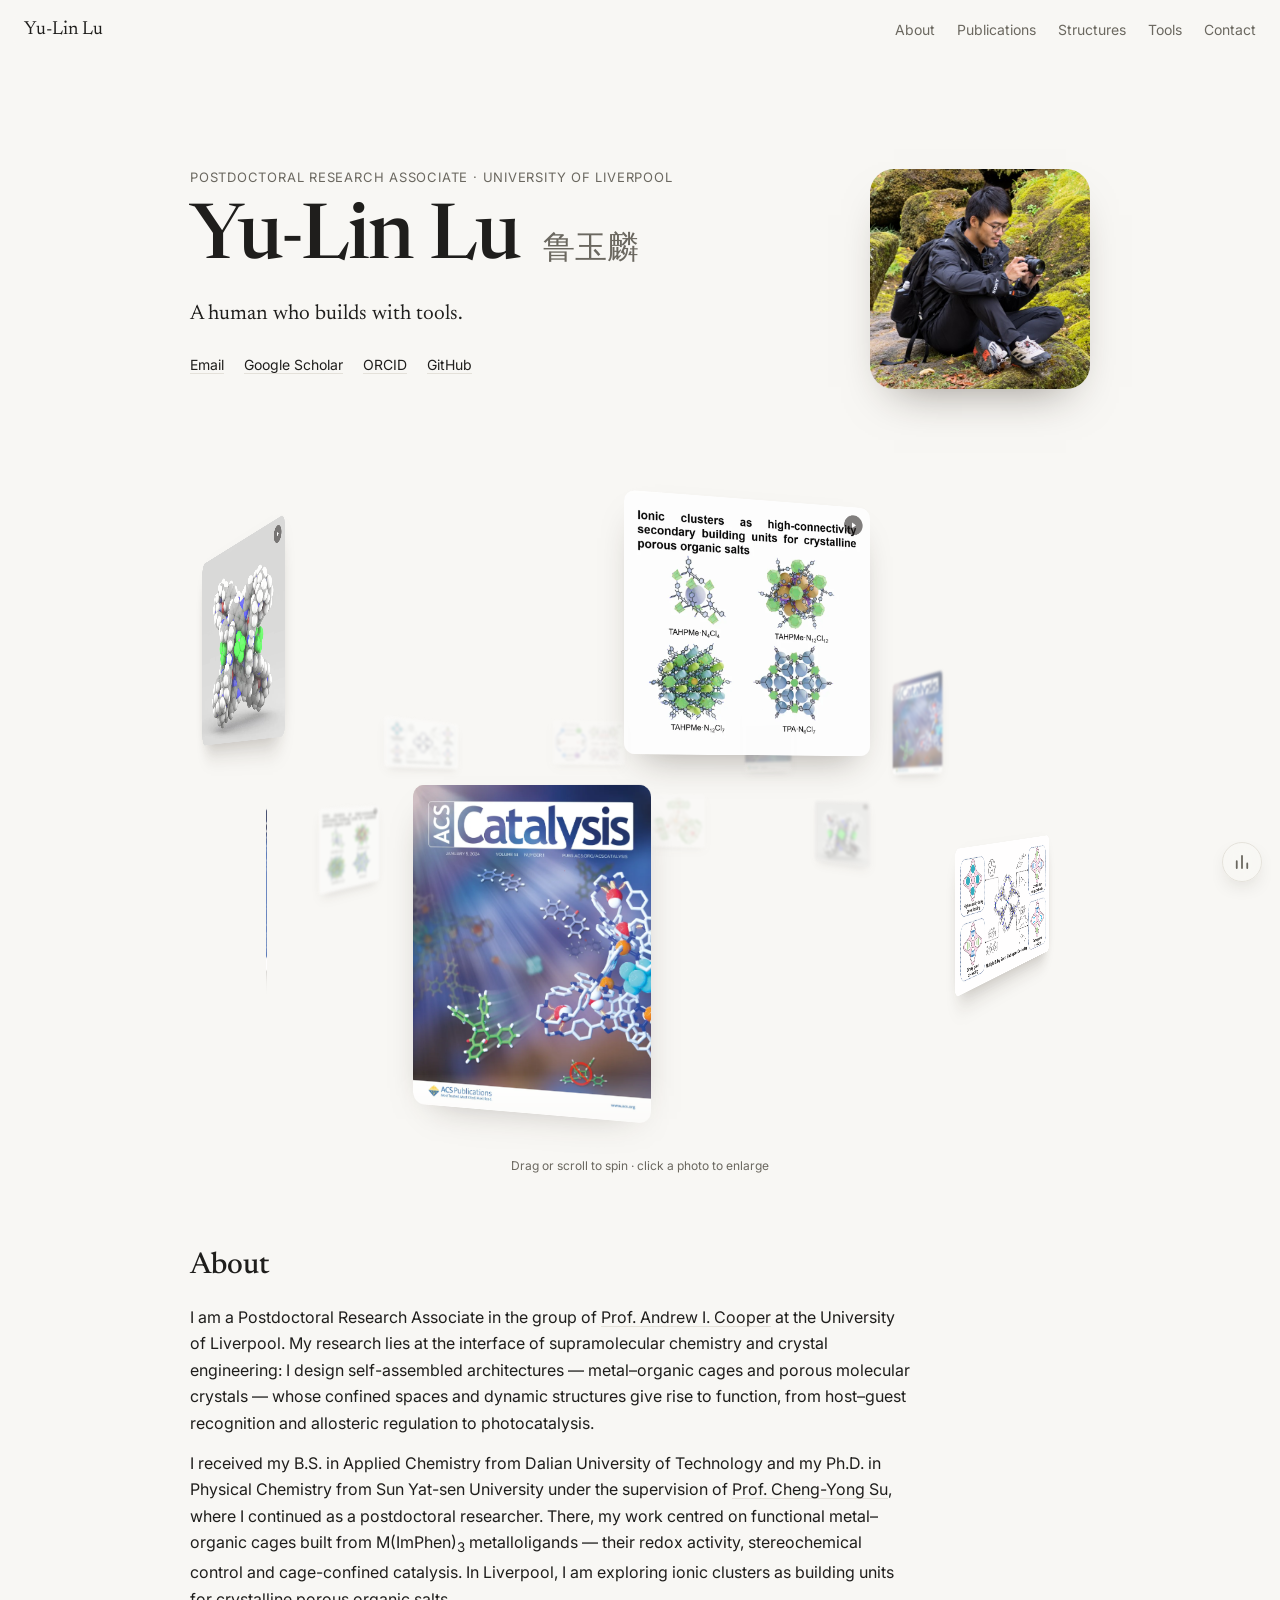
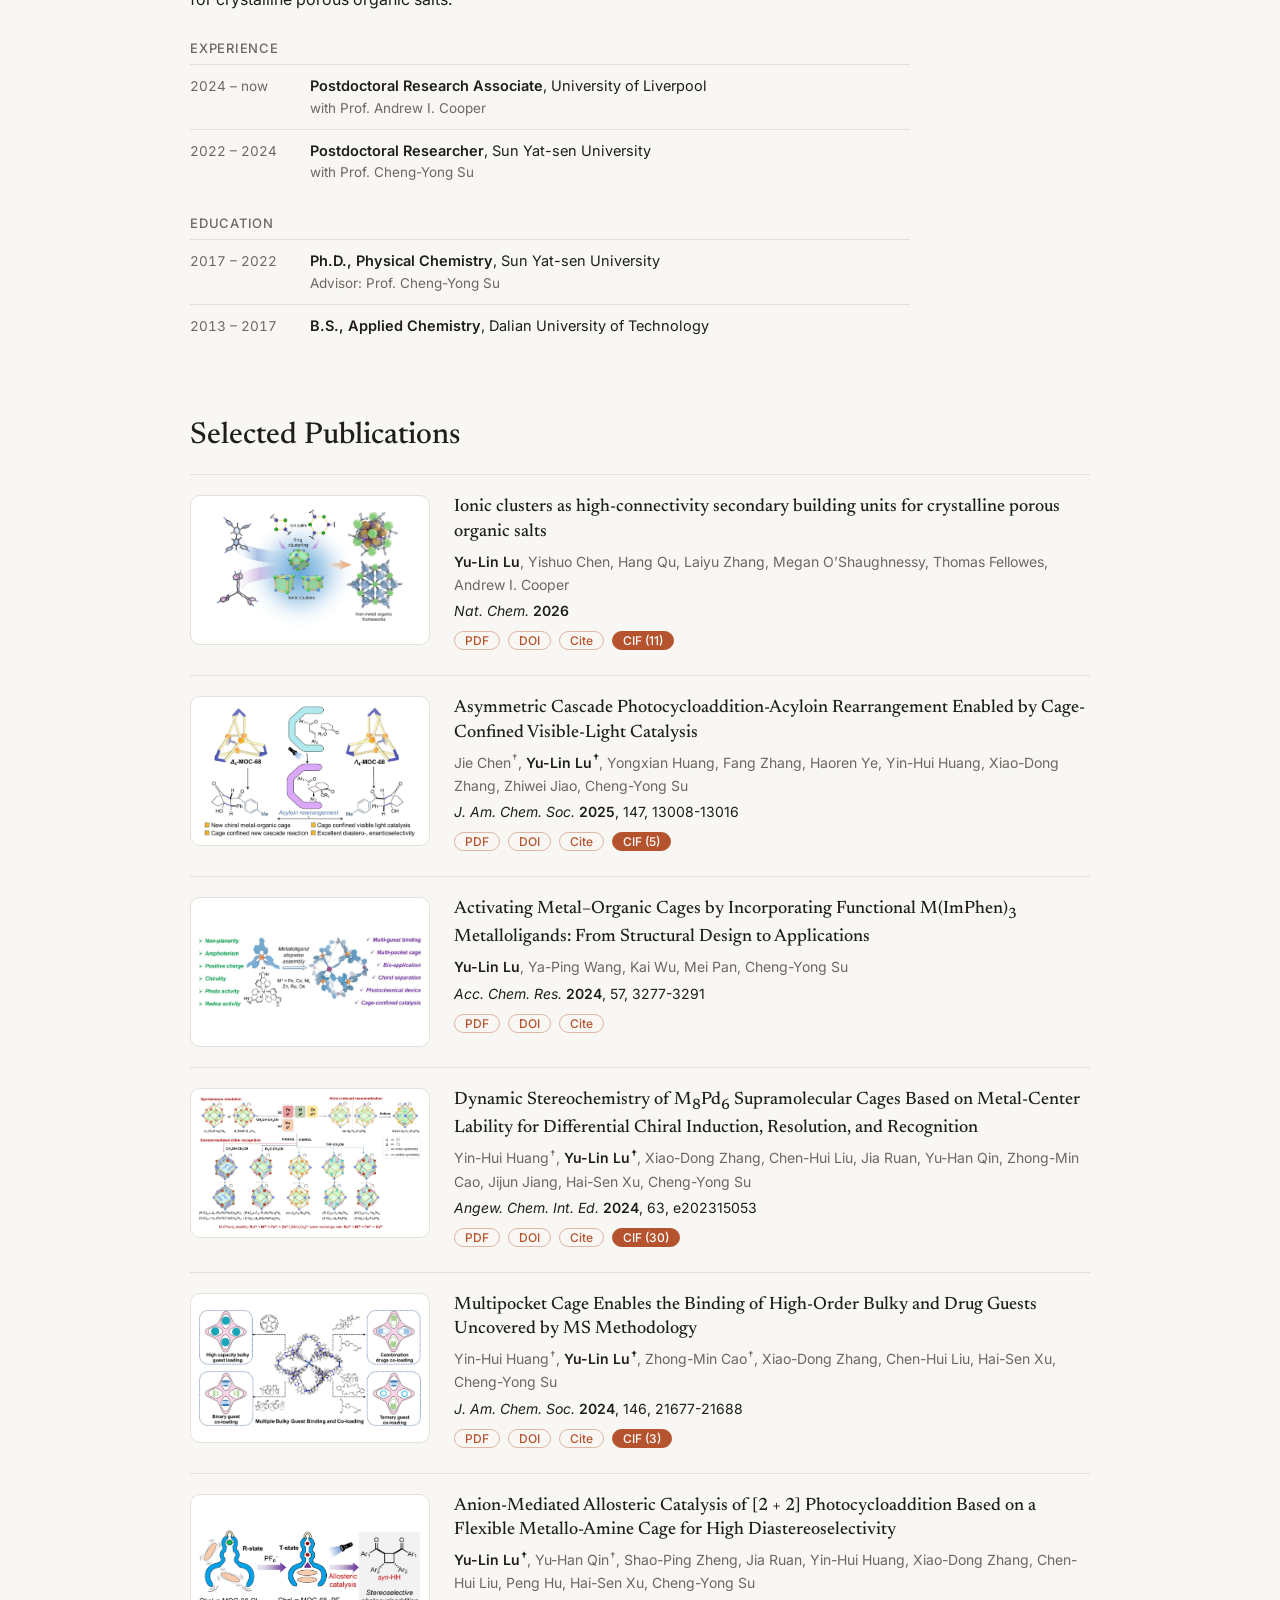
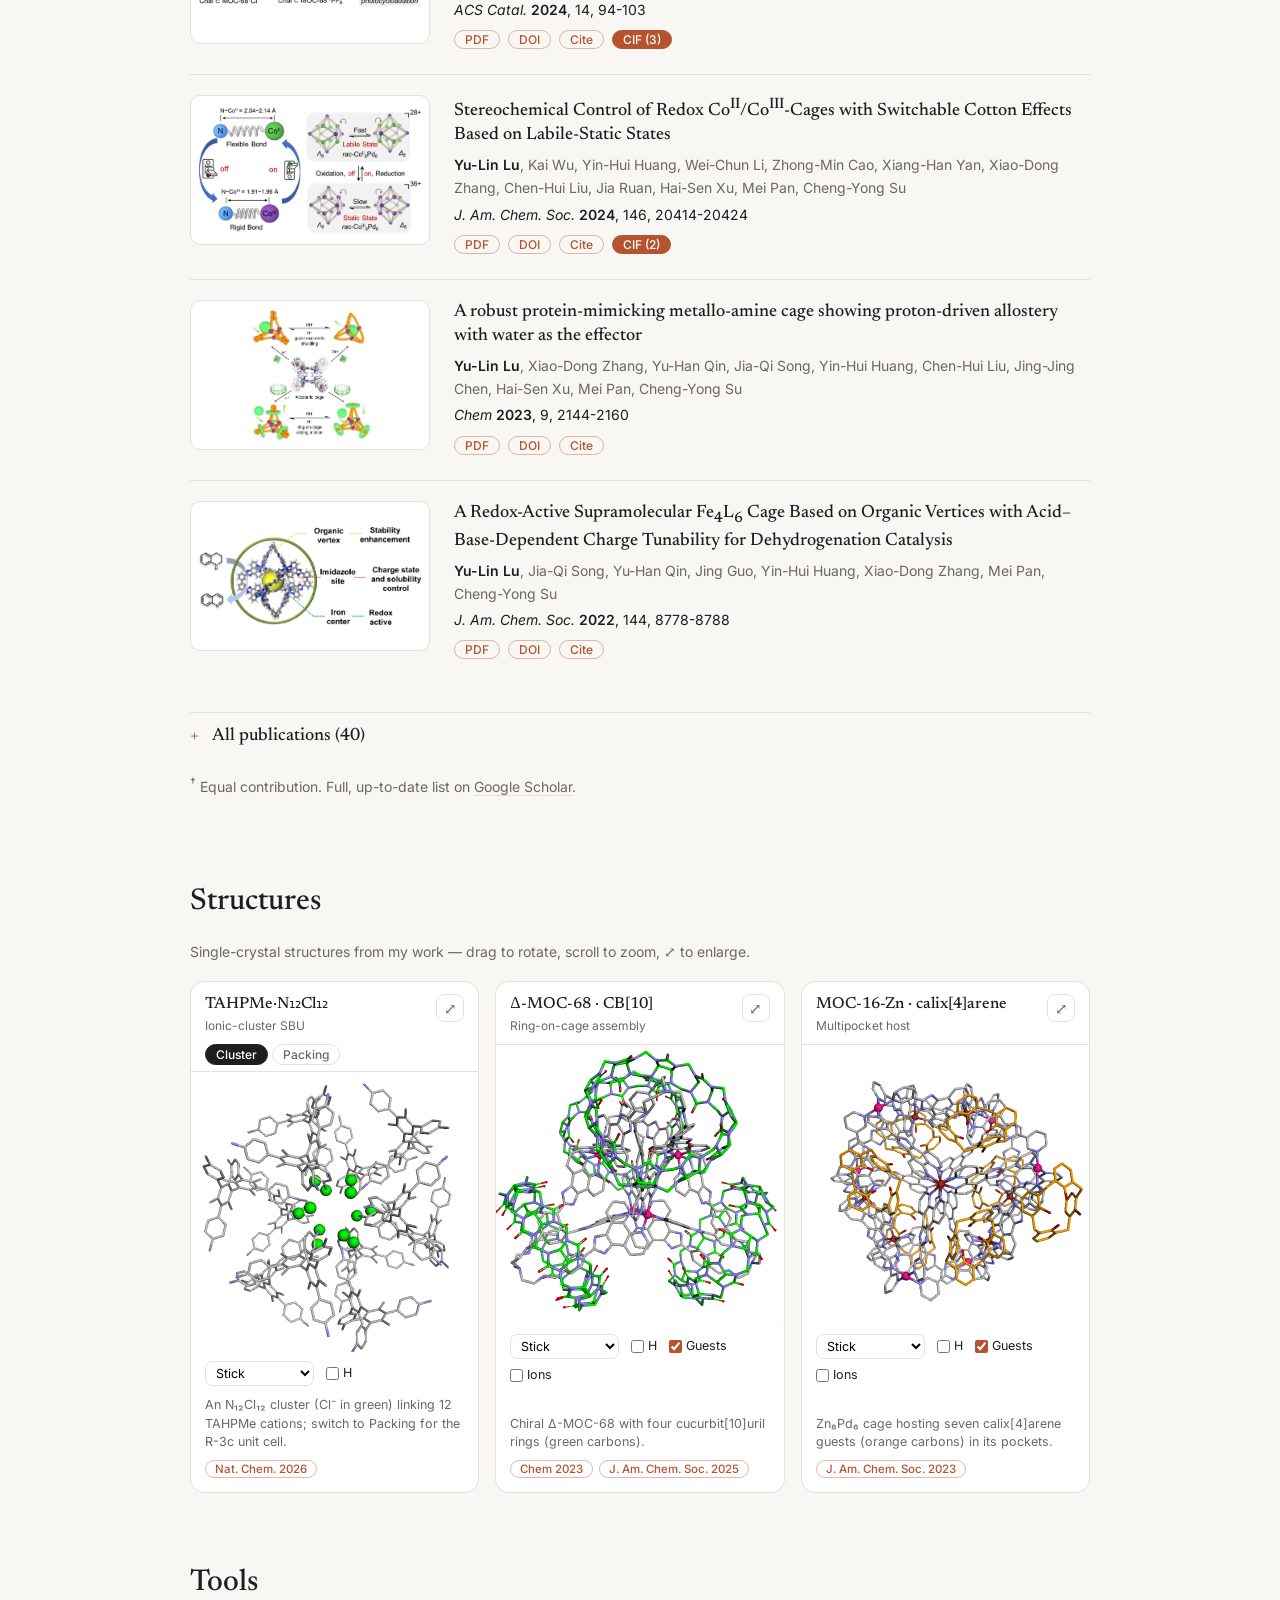
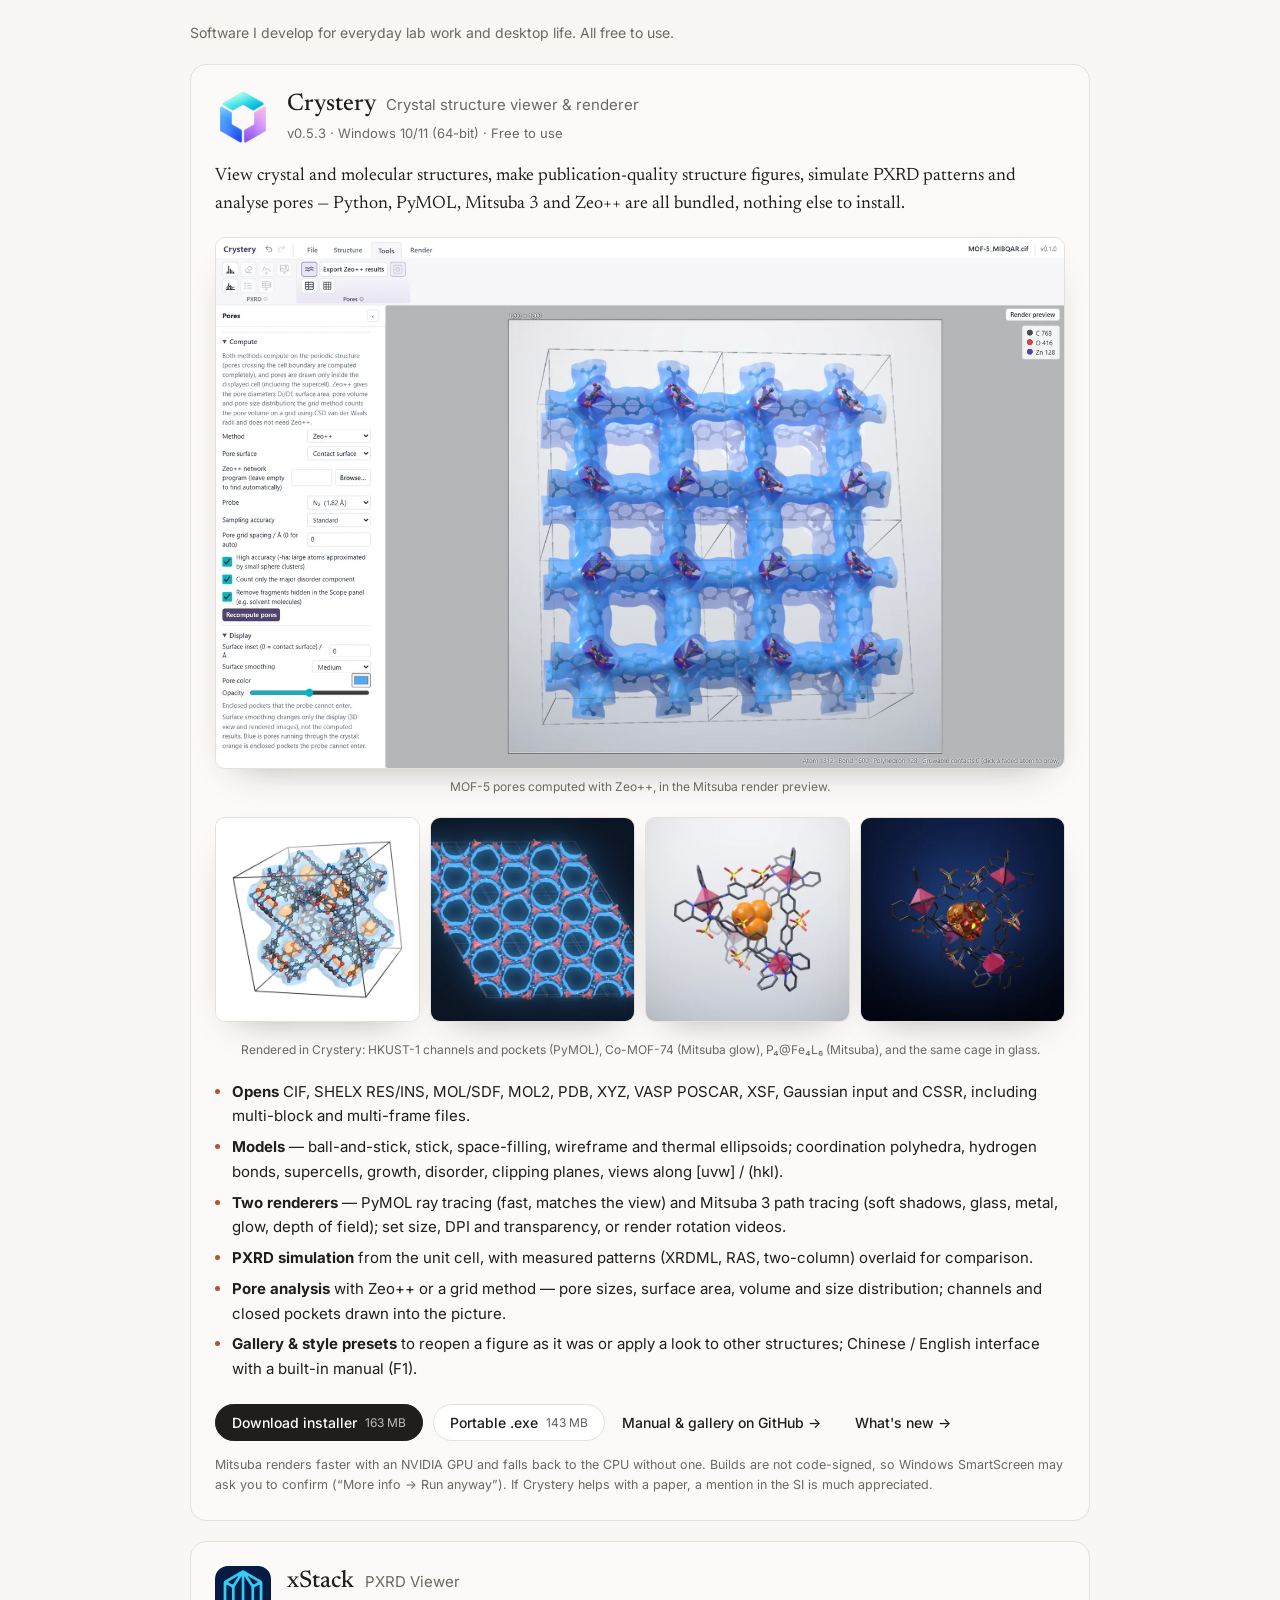
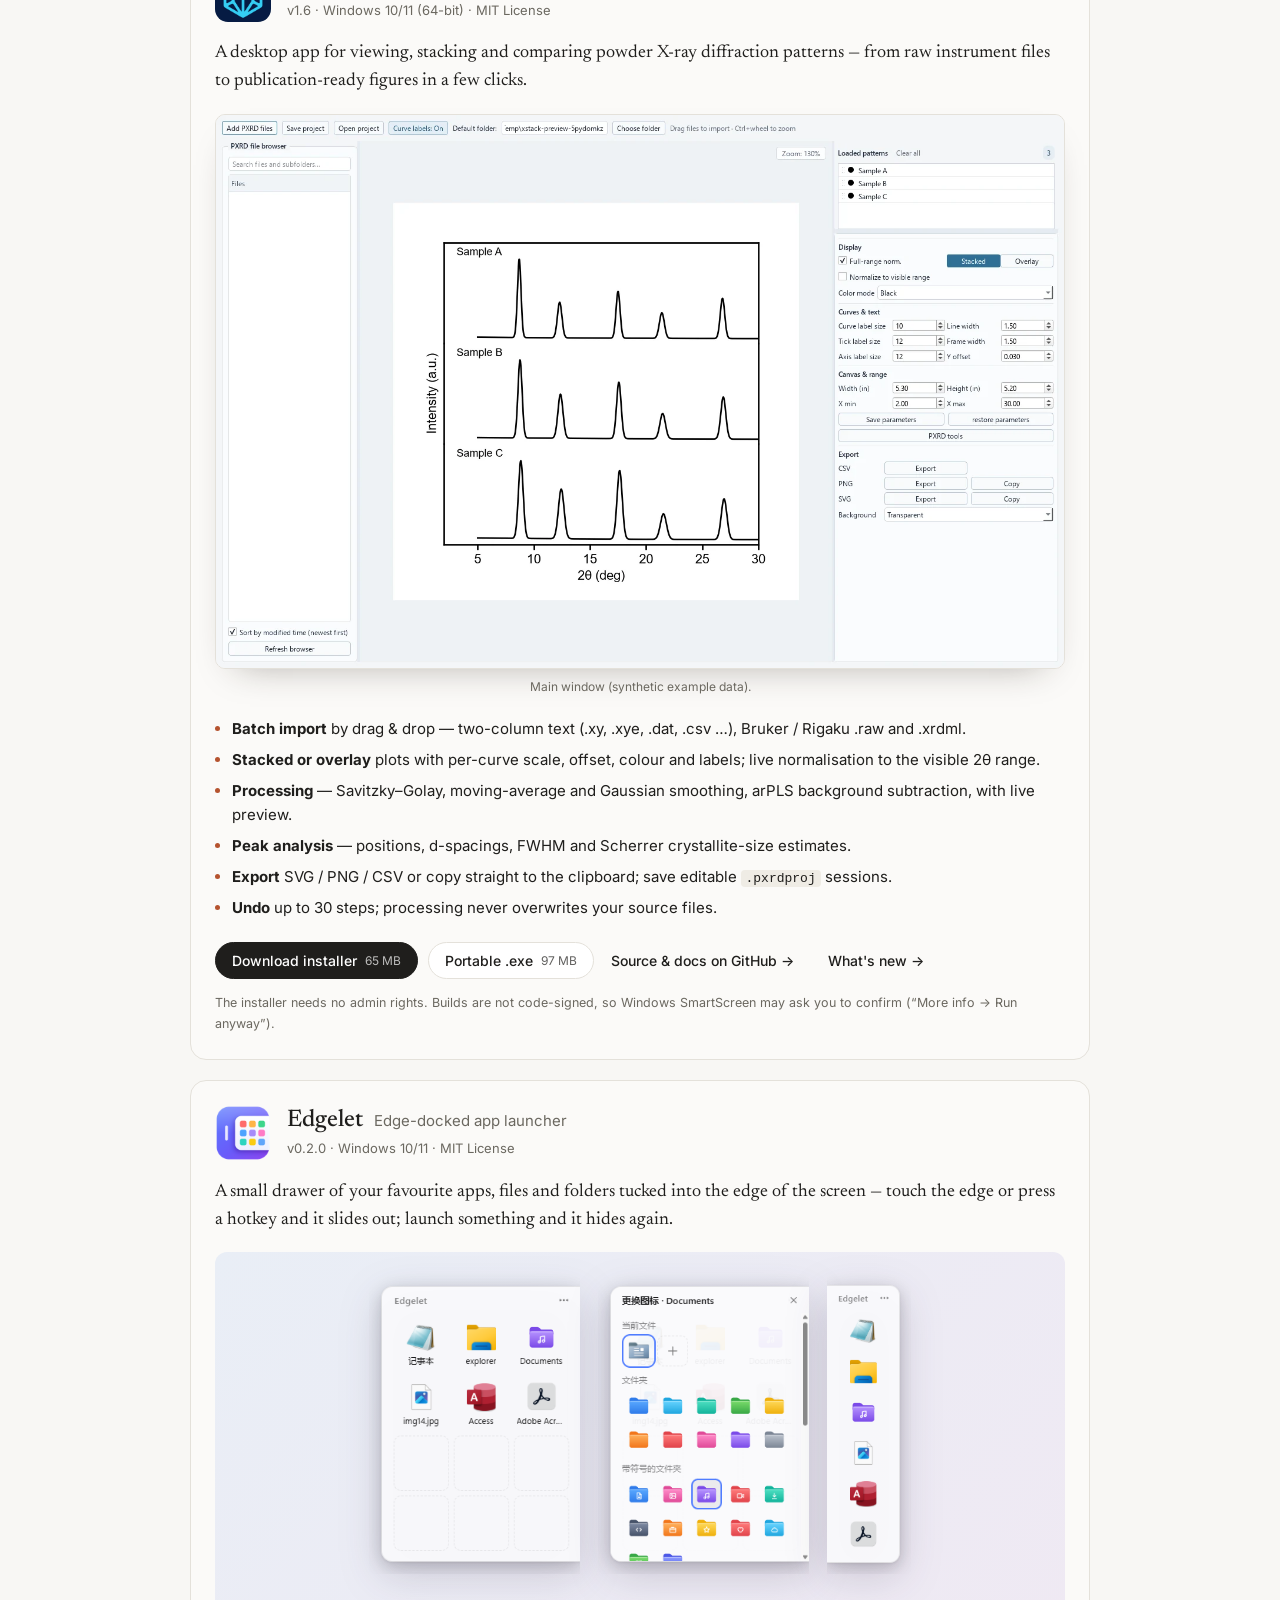
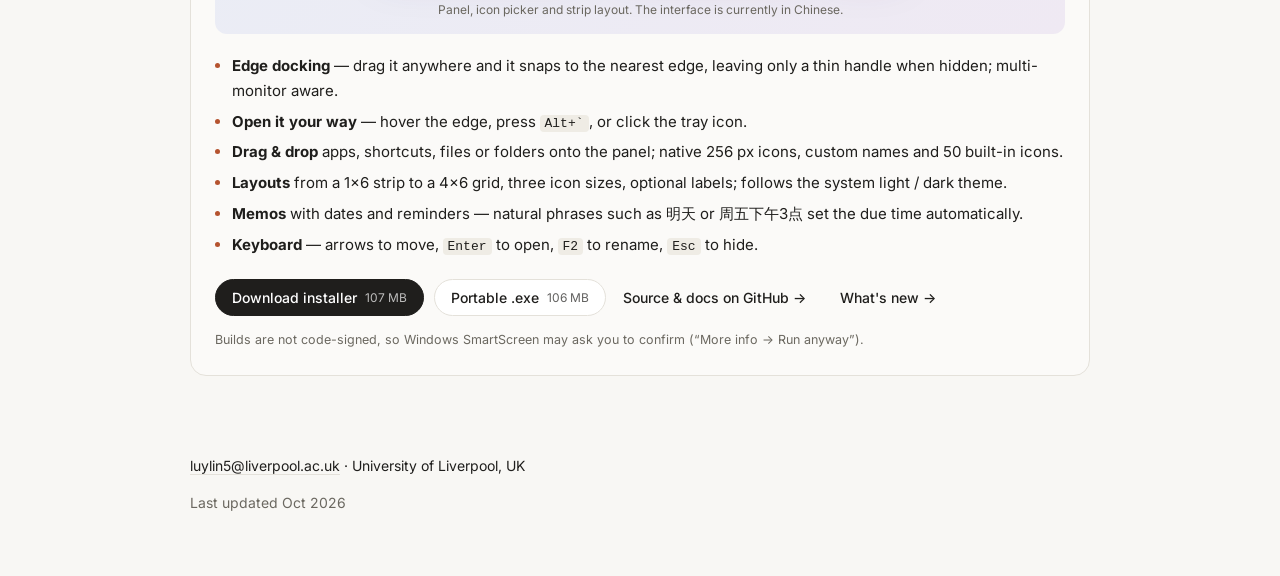
==== commit 587cd2d6: "Tools: update Crystery fallback to v0.5.3 The 0.1.0 release was removed, so the hard-coded fallback " ====
--- a/index.html
+++ b/index.html
@@ -137,7 +137,7 @@
           <img class="tool-icon" src="images/tools/crystery-icon.png" alt="" width="56" height="56">
           <div>
             <h3>Crystery <span class="tool-sub">Crystal structure viewer &amp; renderer</span></h3>
-            <p class="tool-meta"><span data-release="version">v0.1.0</span> · Windows 10/11 (64-bit) · Free to use<span data-release="date"></span></p>
+            <p class="tool-meta"><span data-release="version">v0.5.3</span> · Windows 10/11 (64-bit) · Free to use<span data-release="date"></span></p>
           </div>
         </header>
 
@@ -169,8 +169,8 @@
         </ul>
 
         <div class="tool-actions">
-          <a class="btn btn-primary" data-asset="setup" href="https://github.com/luylin5/Crystery-release/releases/download/Crystery-0.1.0/Crystery-0.1.0-setup.exe">Download installer <span>163 MB</span></a>
-          <a class="btn" data-asset="portable" href="https://github.com/luylin5/Crystery-release/releases/download/Crystery-0.1.0/Crystery-0.1.0-portable.exe">Portable .exe <span>143 MB</span></a>
+          <a class="btn btn-primary" data-asset="setup" href="https://github.com/luylin5/Crystery-release/releases/download/V0.5.3/Crystery-0.5.3-setup.exe">Download installer <span>163 MB</span></a>
+          <a class="btn" data-asset="portable" href="https://github.com/luylin5/Crystery-release/releases/download/V0.5.3/Crystery-0.5.3-portable.exe">Portable .exe <span>143 MB</span></a>
           <span class="dl-count" data-release="downloads" hidden></span>
           <a class="btn btn-ghost" href="https://github.com/luylin5/Crystery-release" target="_blank" rel="noopener">Manual &amp; gallery on GitHub →</a>
           <a class="btn btn-ghost" data-release="notes" href="https://github.com/luylin5/Crystery-release/releases/latest" target="_blank" rel="noopener">What's new →</a>
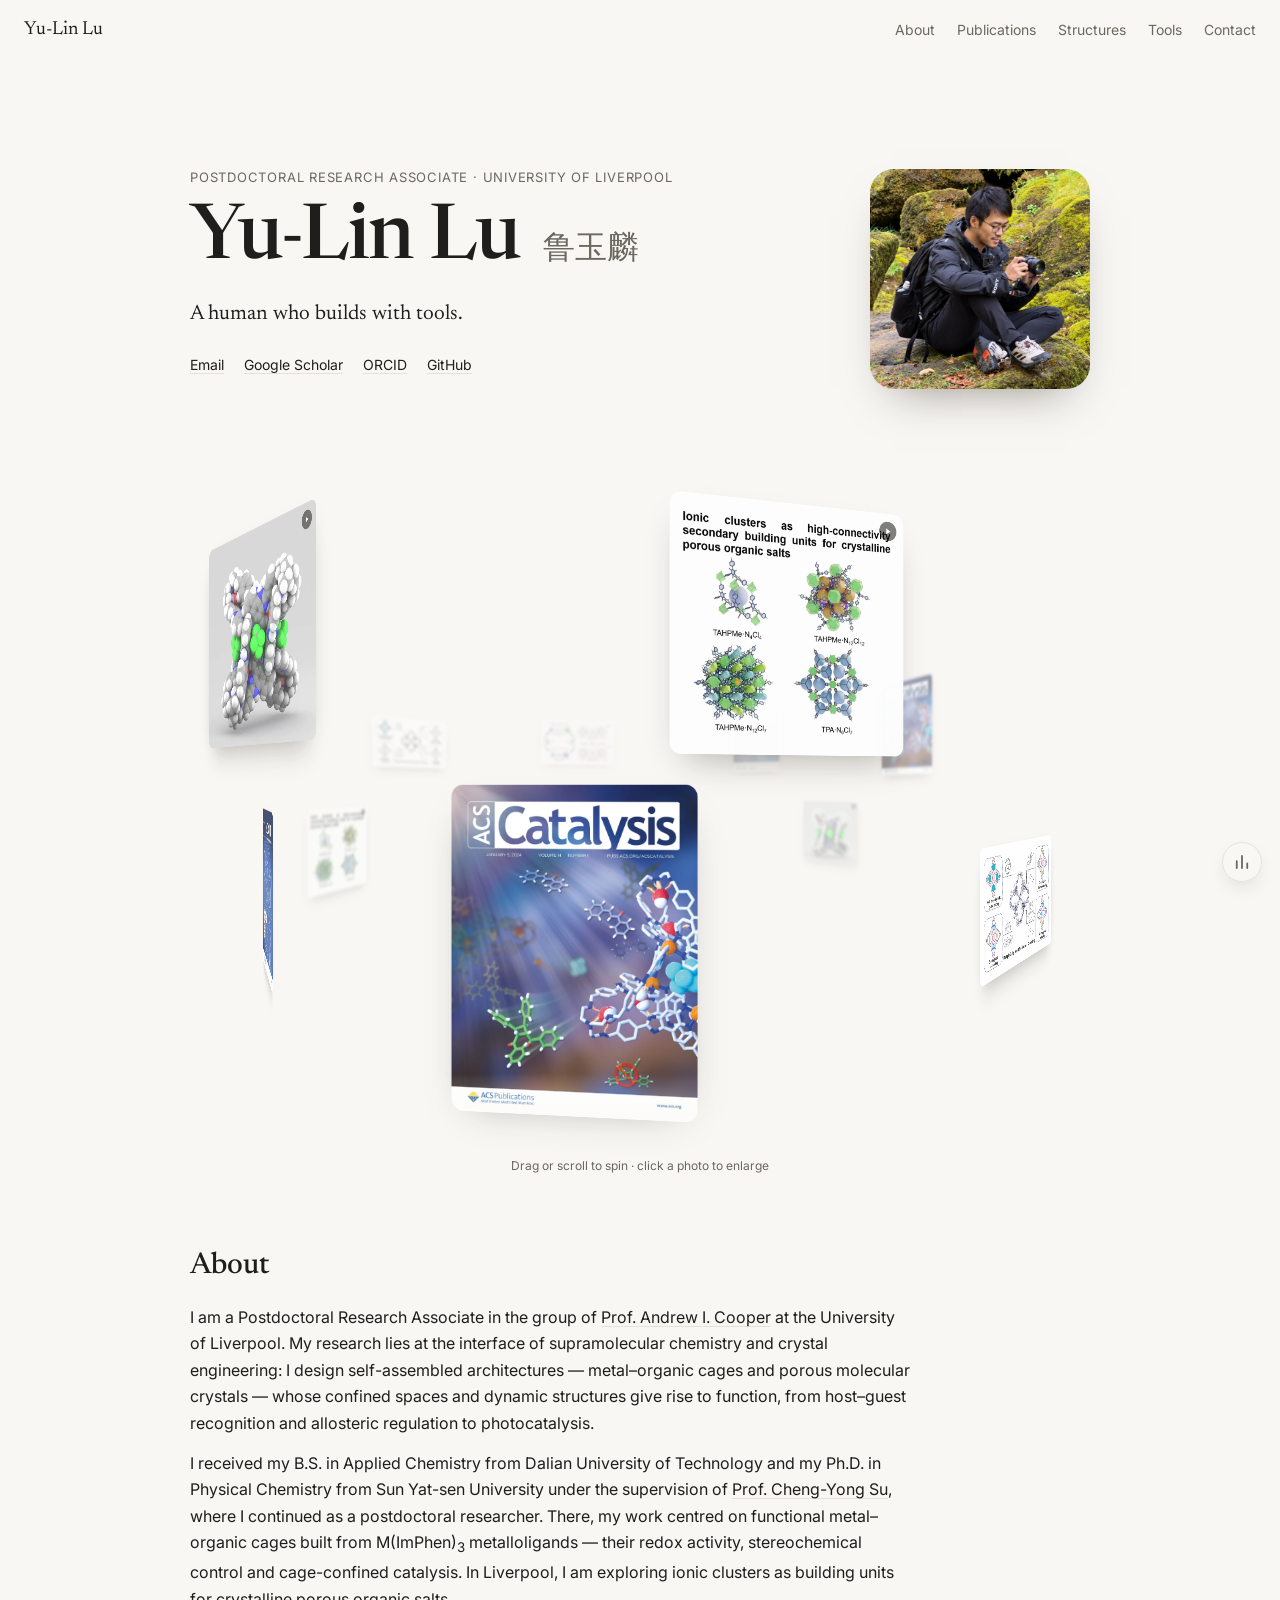
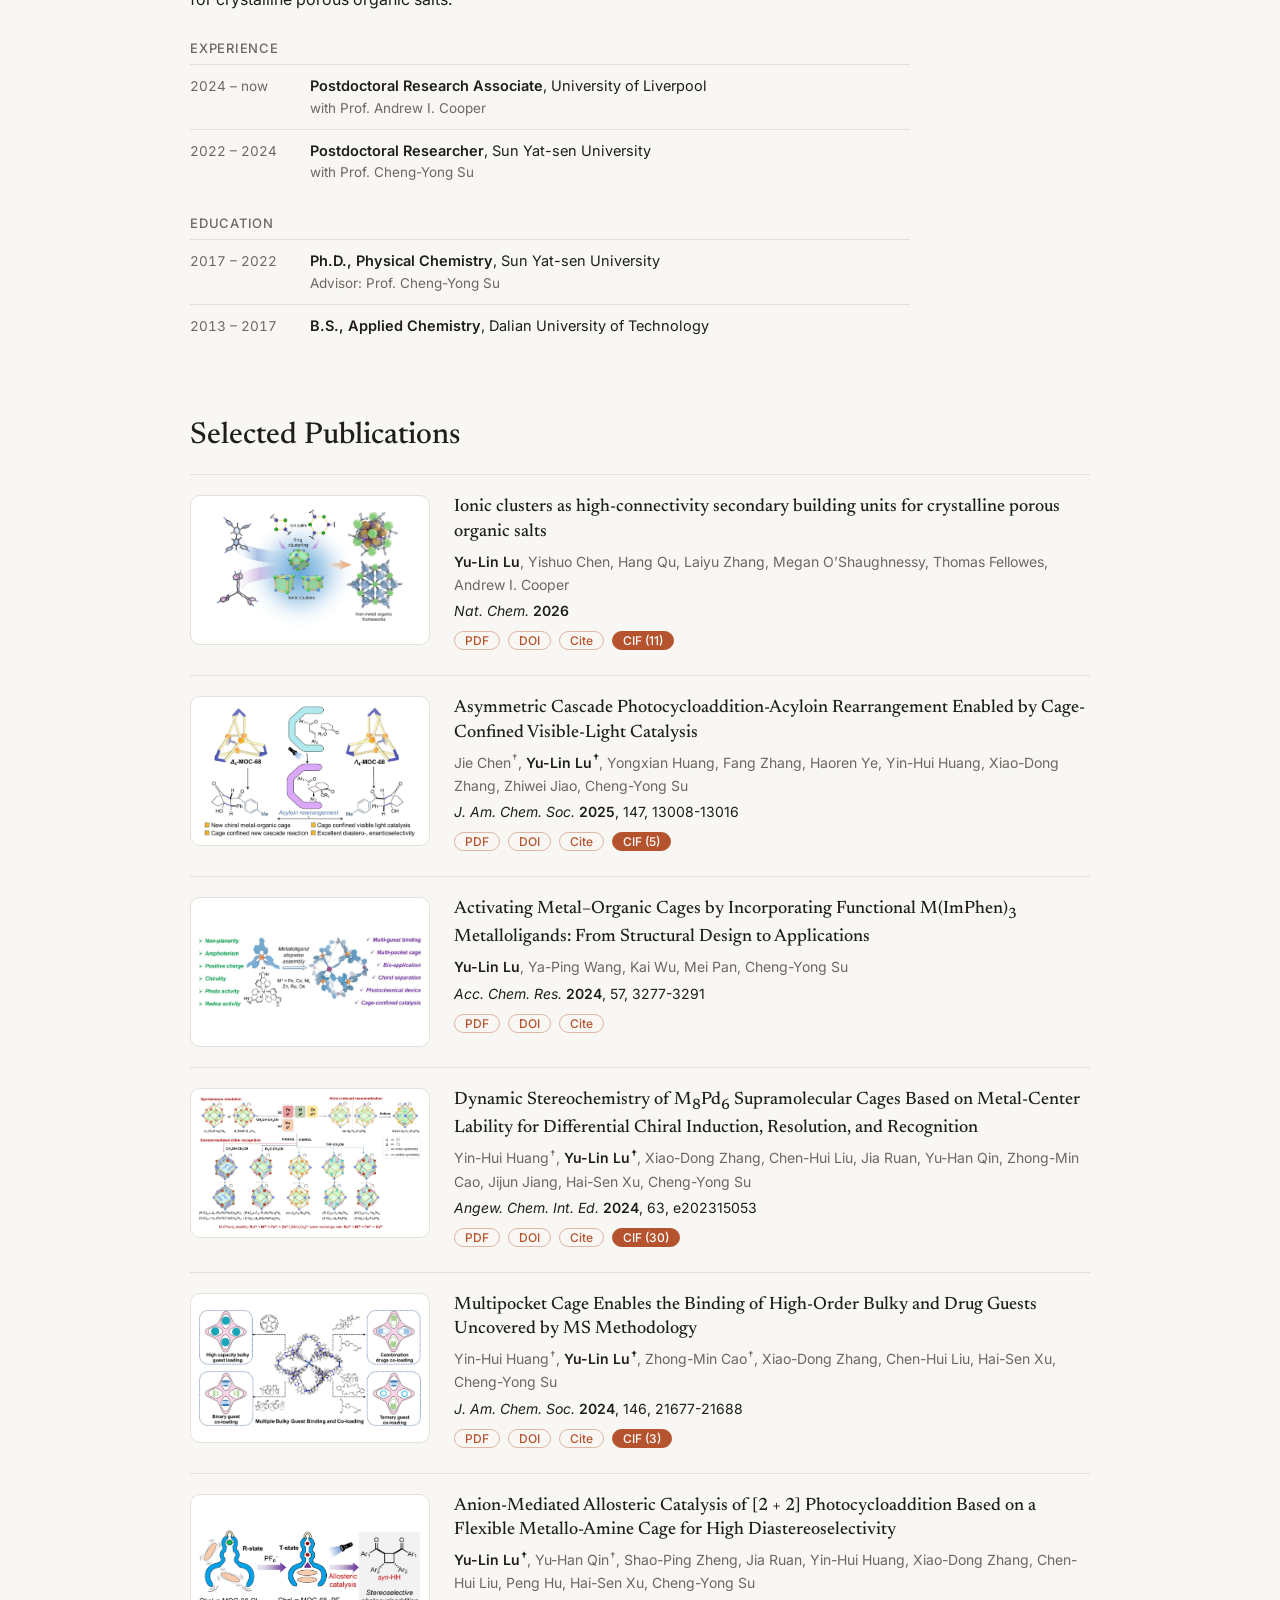
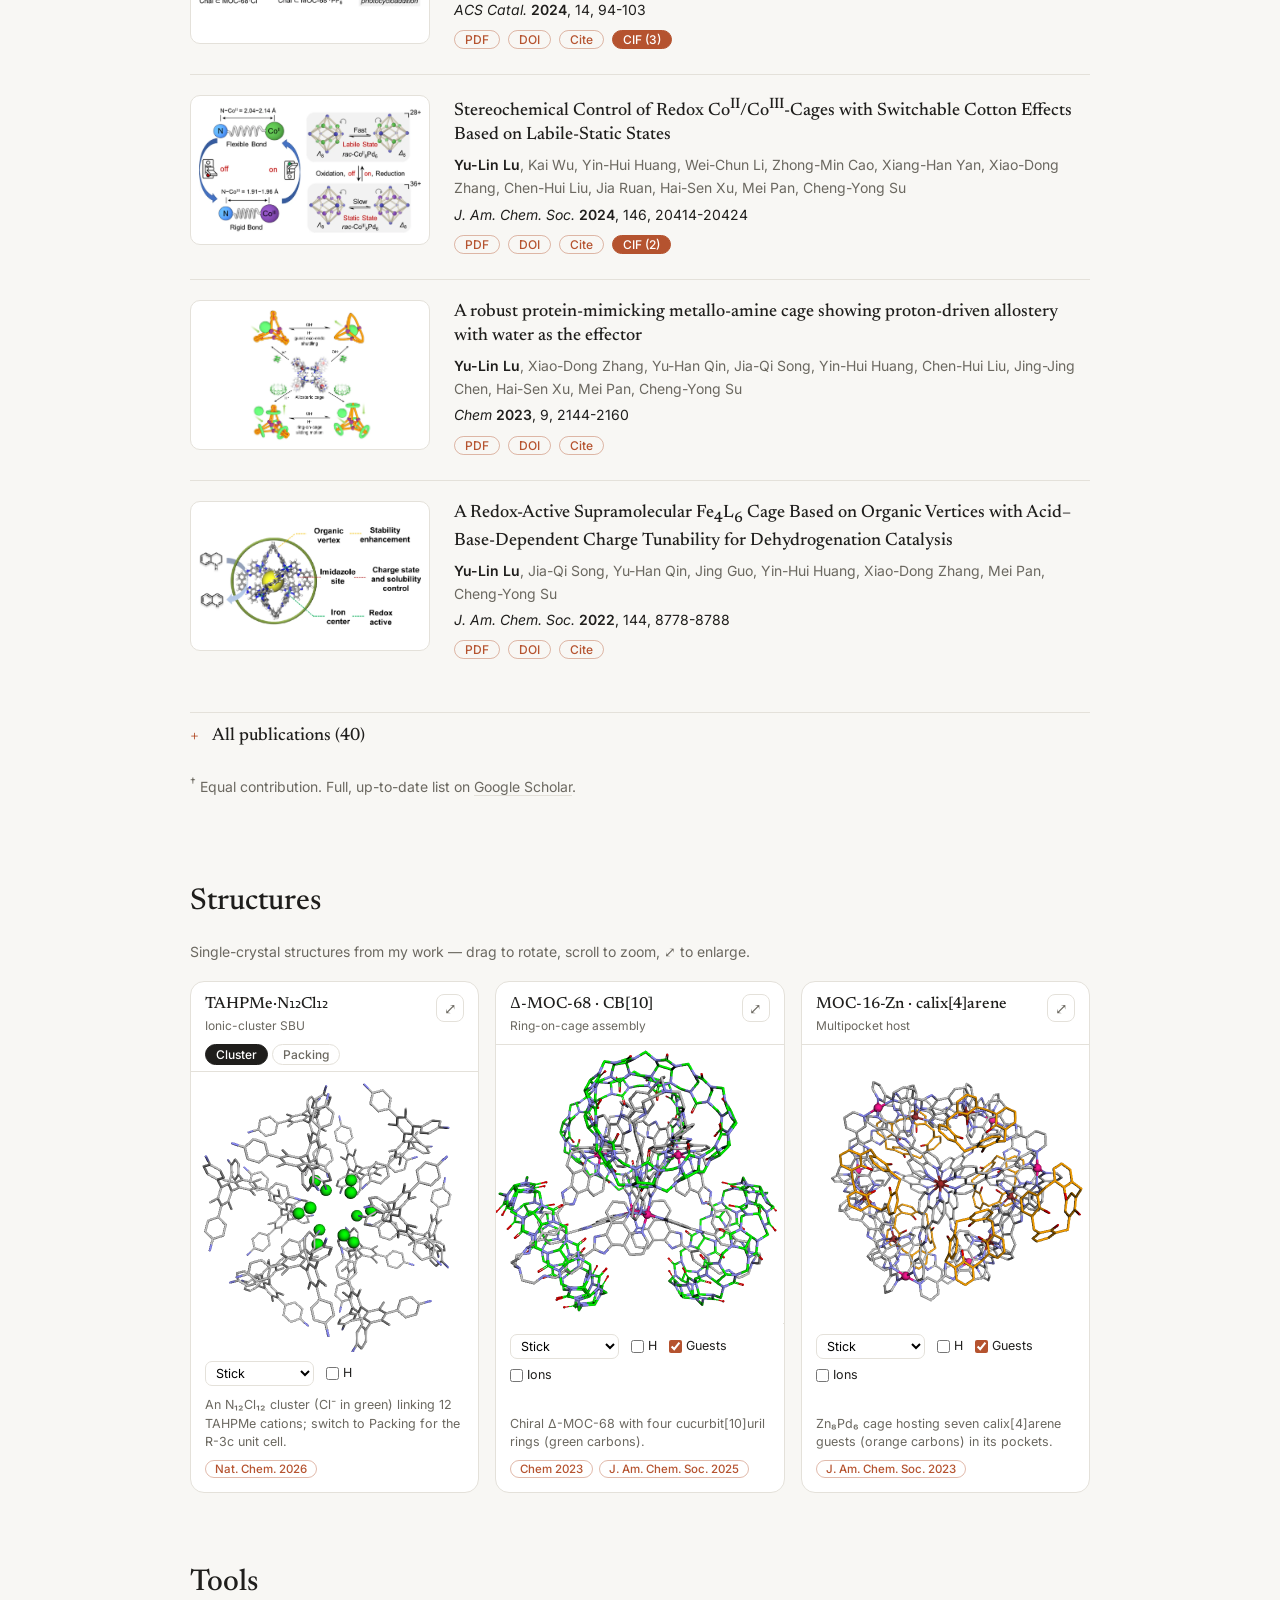
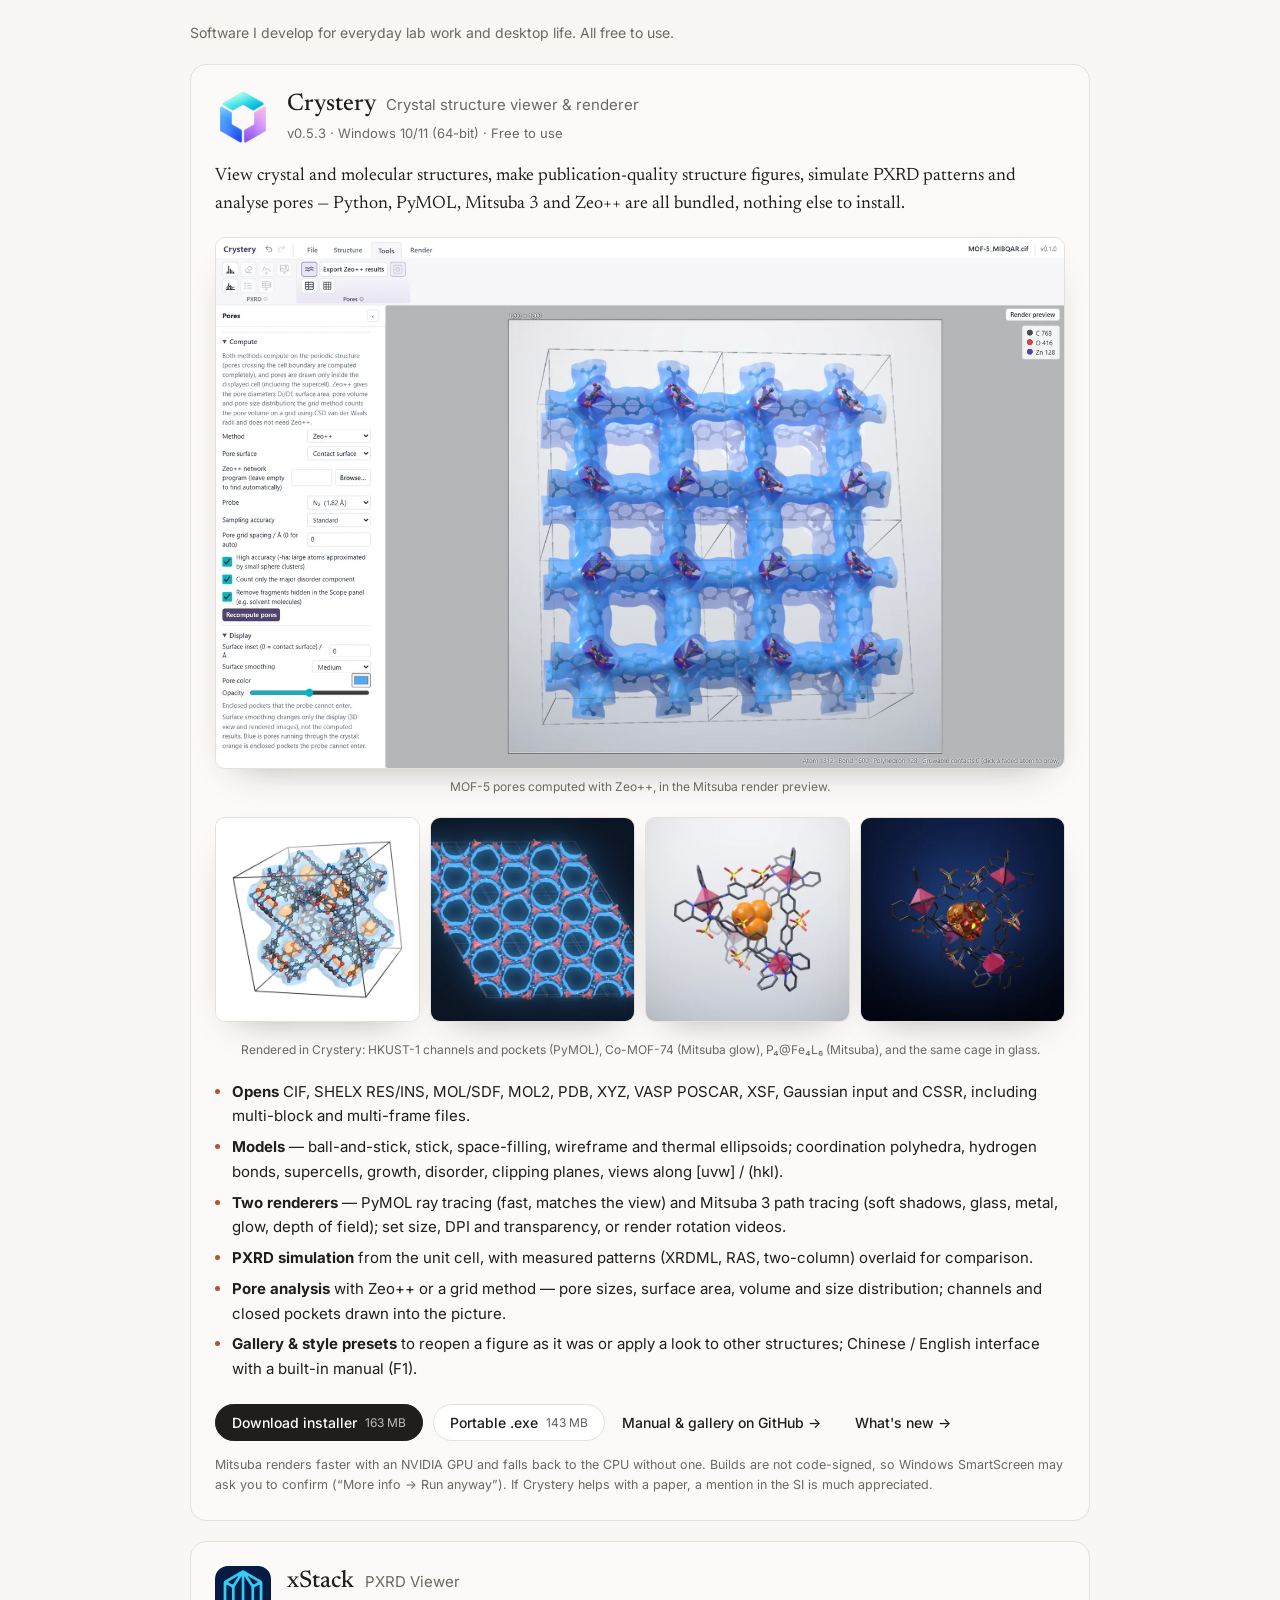
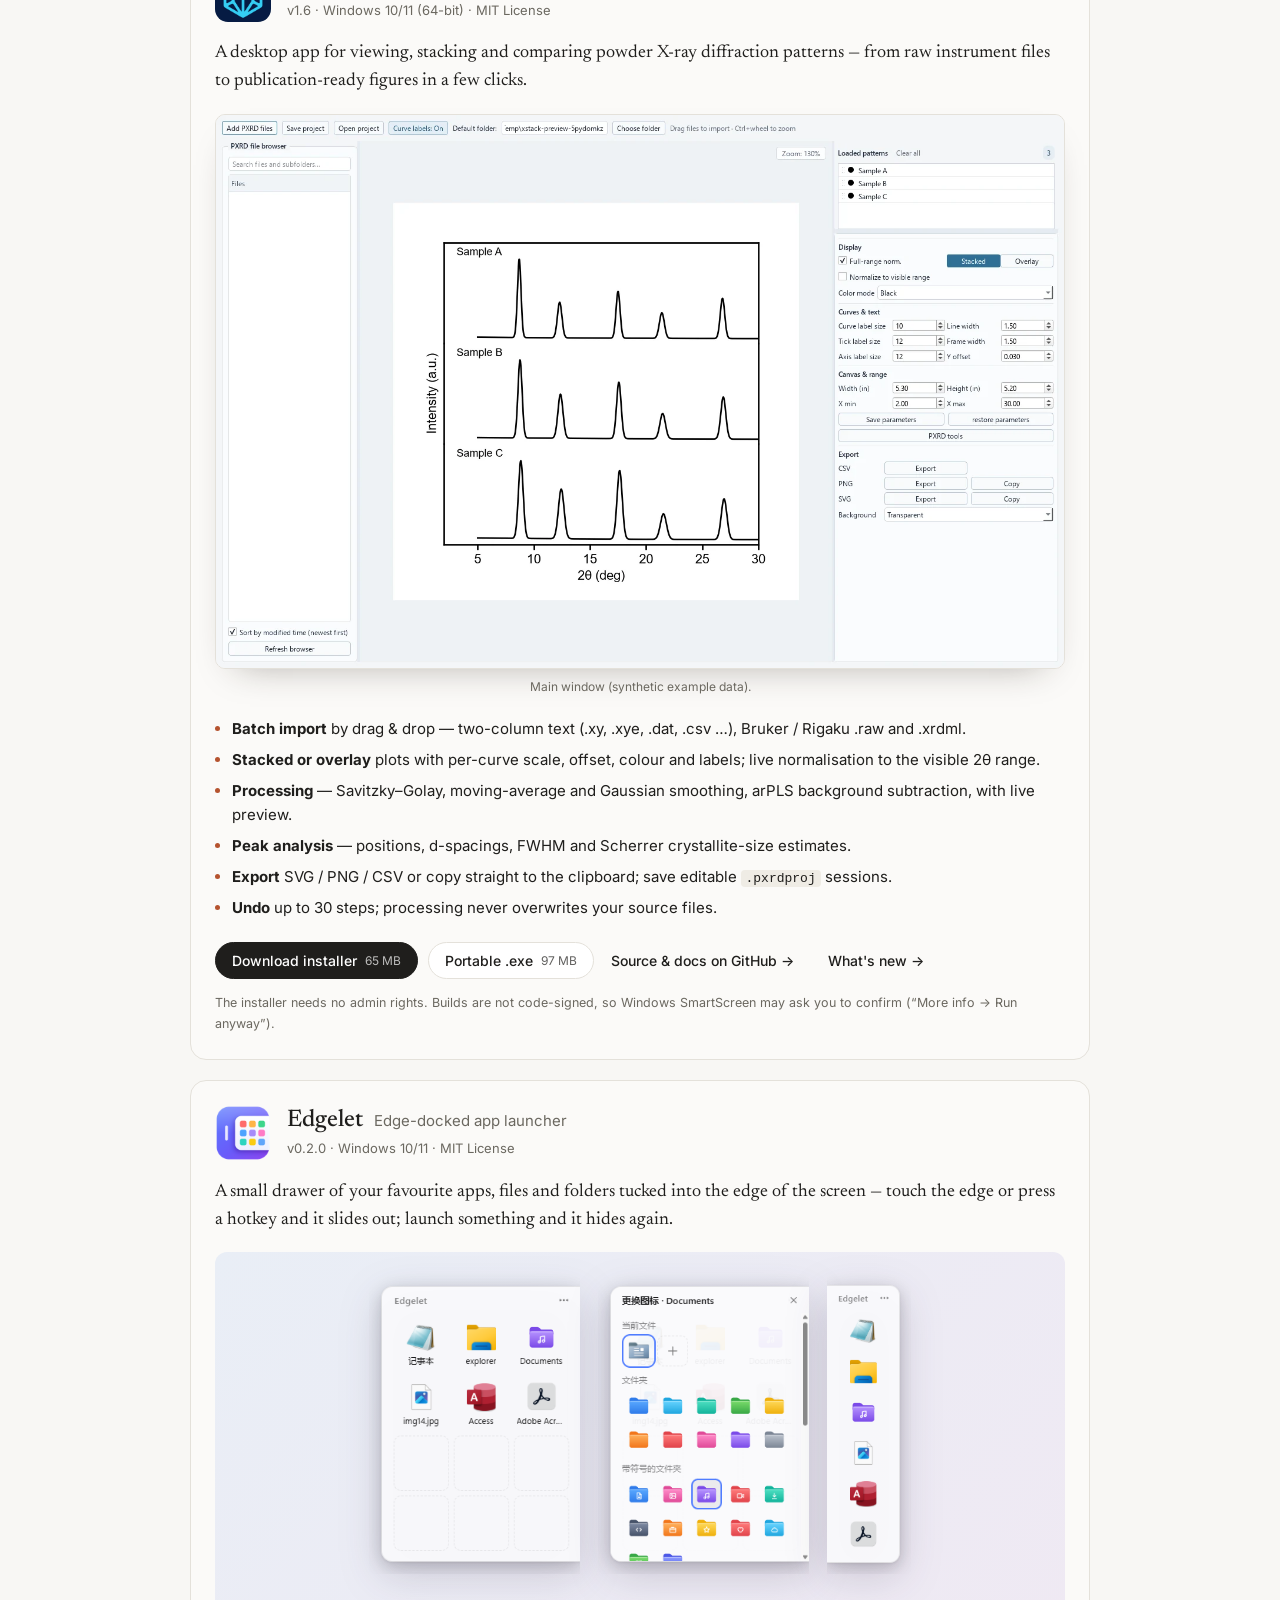
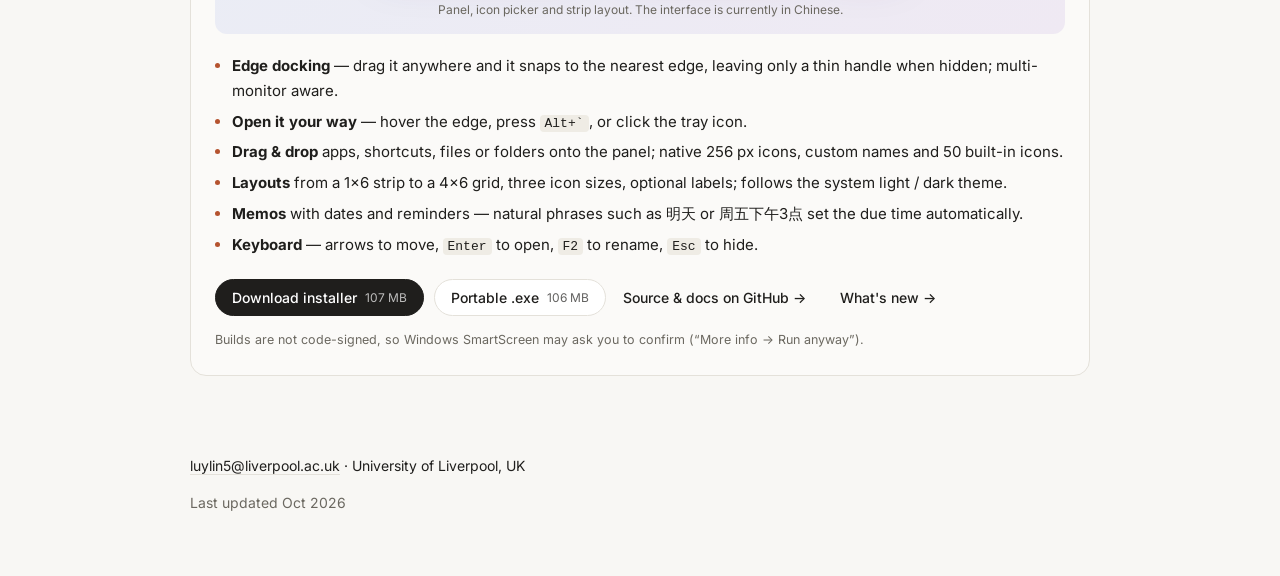
==== commit 29b6564a: "Tools: point Crystery download buttons at the releases page Add data-keep-href so releases.js keeps " ====
--- a/index.html
+++ b/index.html
@@ -169,8 +169,8 @@
         </ul>
 
         <div class="tool-actions">
-          <a class="btn btn-primary" data-asset="setup" href="https://github.com/luylin5/Crystery-release/releases/download/V0.5.3/Crystery-0.5.3-setup.exe">Download installer <span>163 MB</span></a>
-          <a class="btn" data-asset="portable" href="https://github.com/luylin5/Crystery-release/releases/download/V0.5.3/Crystery-0.5.3-portable.exe">Portable .exe <span>143 MB</span></a>
+          <a class="btn btn-primary" data-asset="setup" data-keep-href href="https://github.com/luylin5/Crystery-release/releases/">Download installer <span>163 MB</span></a>
+          <a class="btn" data-asset="portable" data-keep-href href="https://github.com/luylin5/Crystery-release/releases/">Portable .exe <span>143 MB</span></a>
           <span class="dl-count" data-release="downloads" hidden></span>
           <a class="btn btn-ghost" href="https://github.com/luylin5/Crystery-release" target="_blank" rel="noopener">Manual &amp; gallery on GitHub →</a>
           <a class="btn btn-ghost" data-release="notes" href="https://github.com/luylin5/Crystery-release/releases/latest" target="_blank" rel="noopener">What's new →</a>
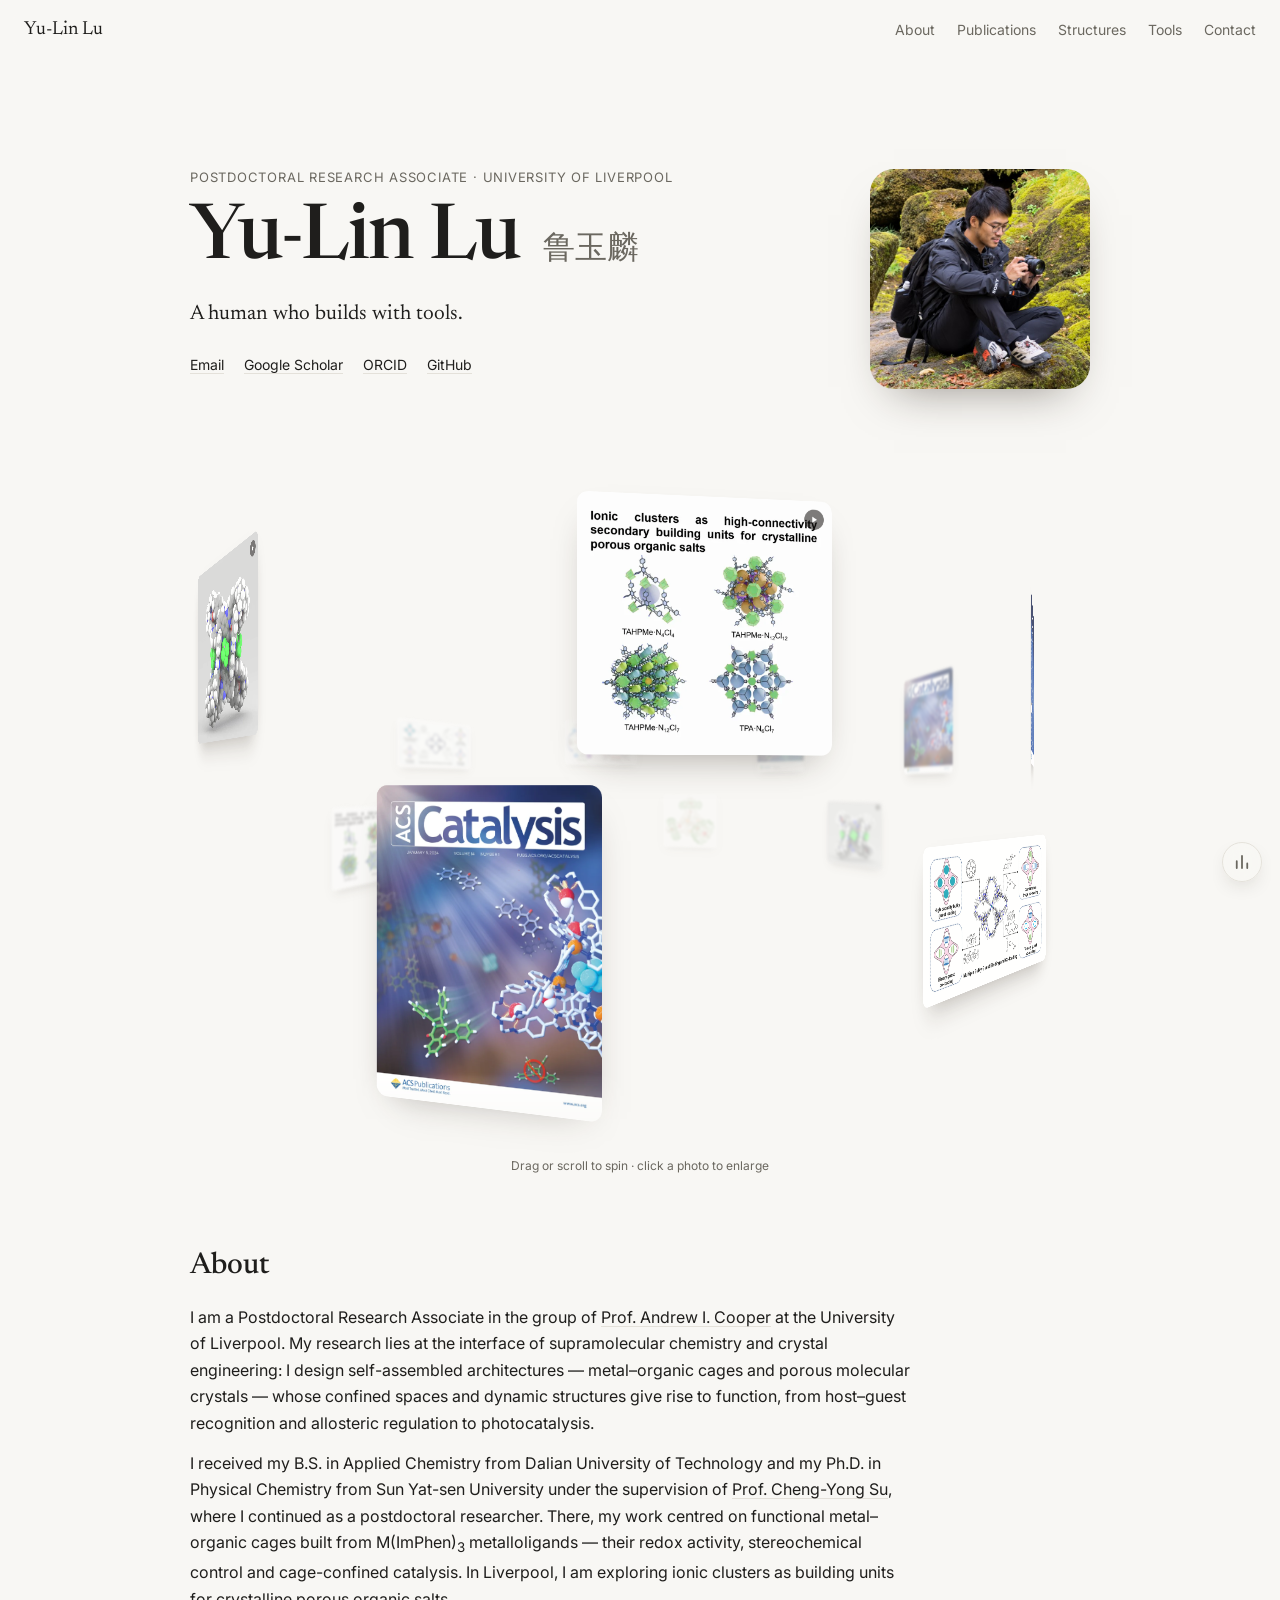
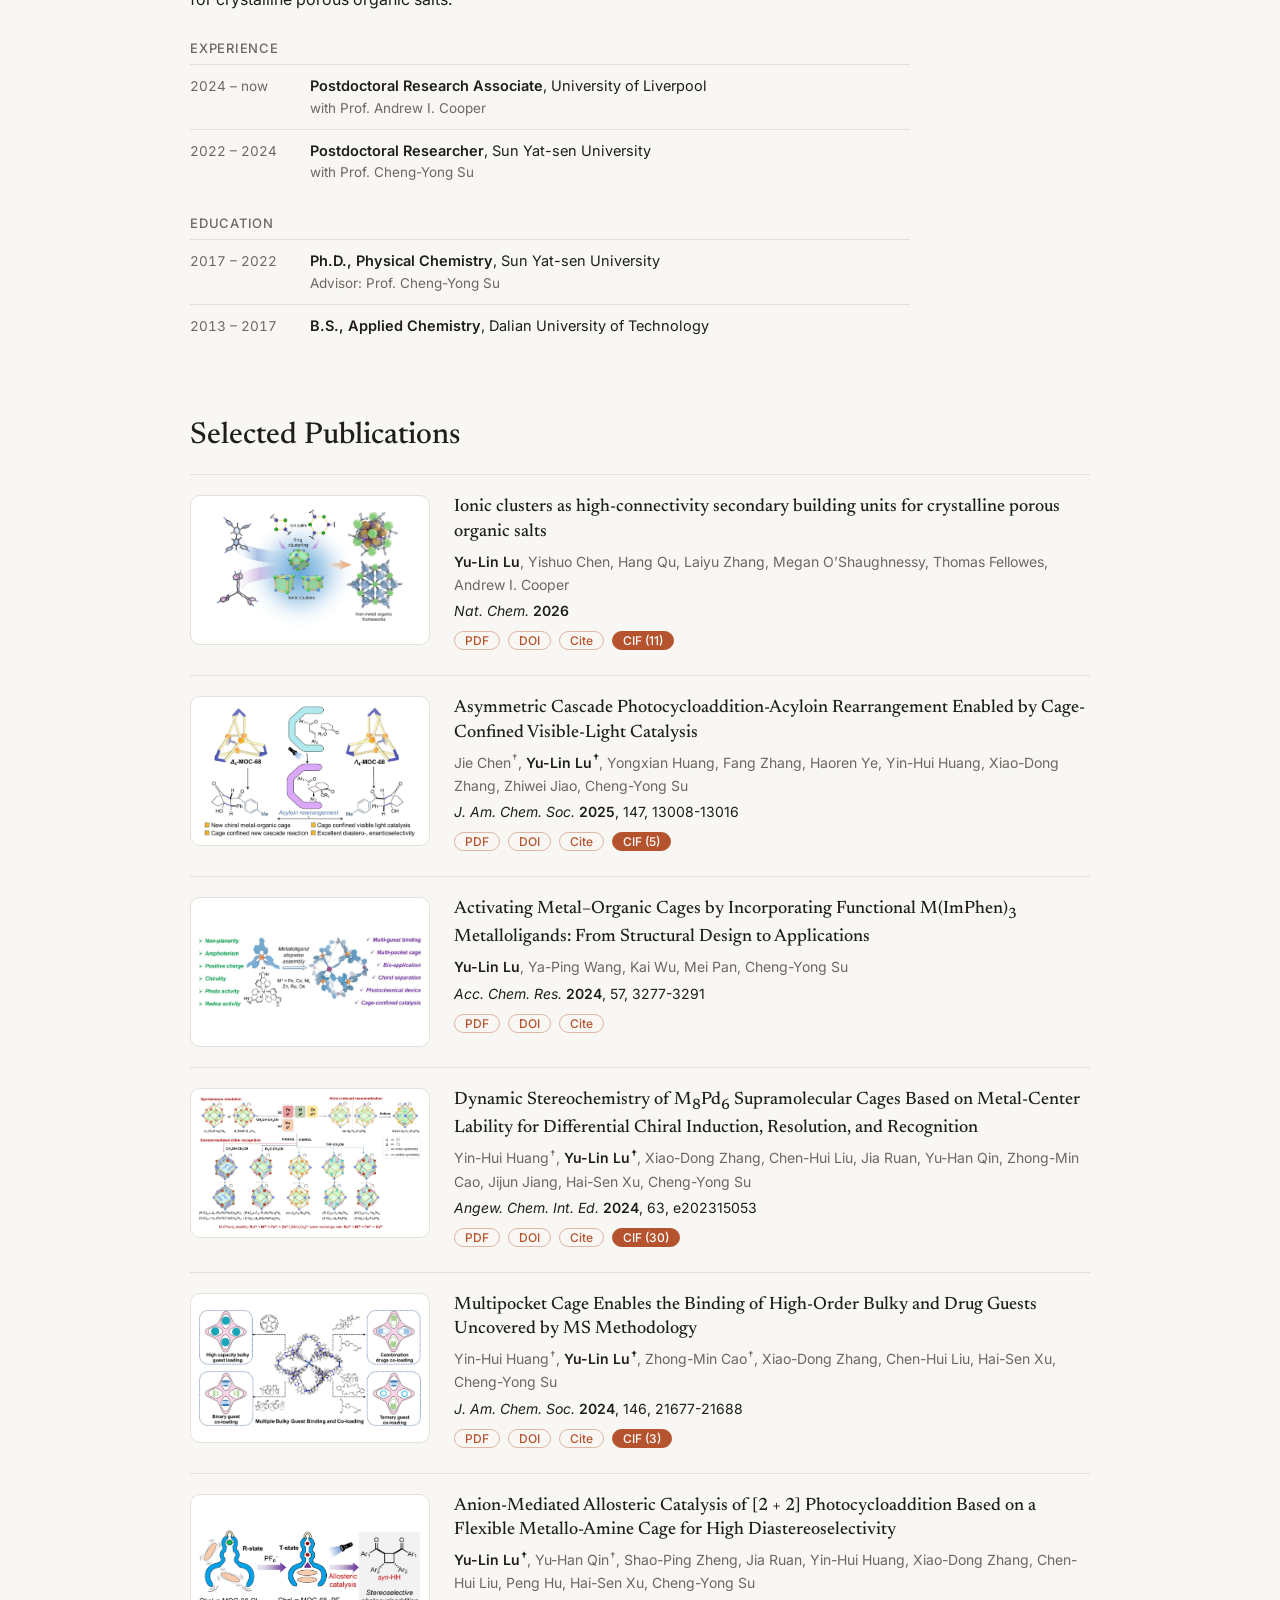
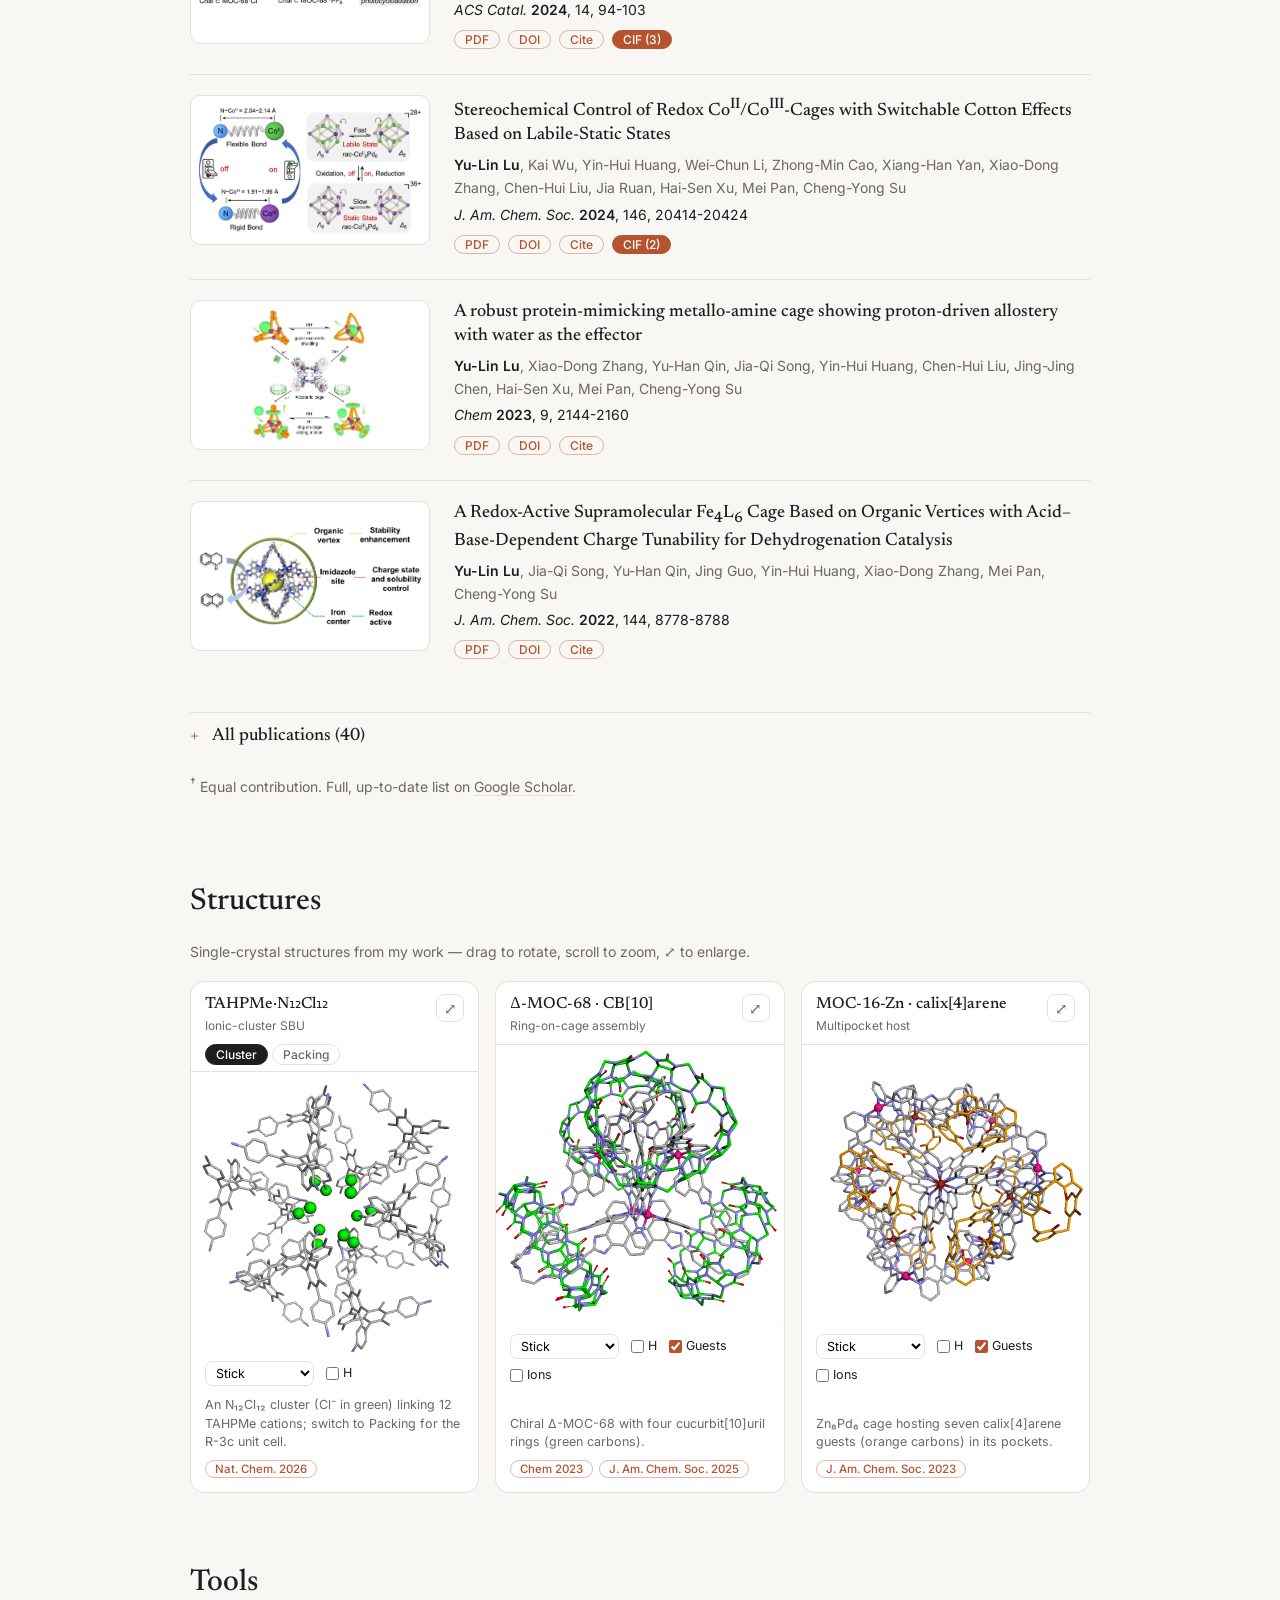
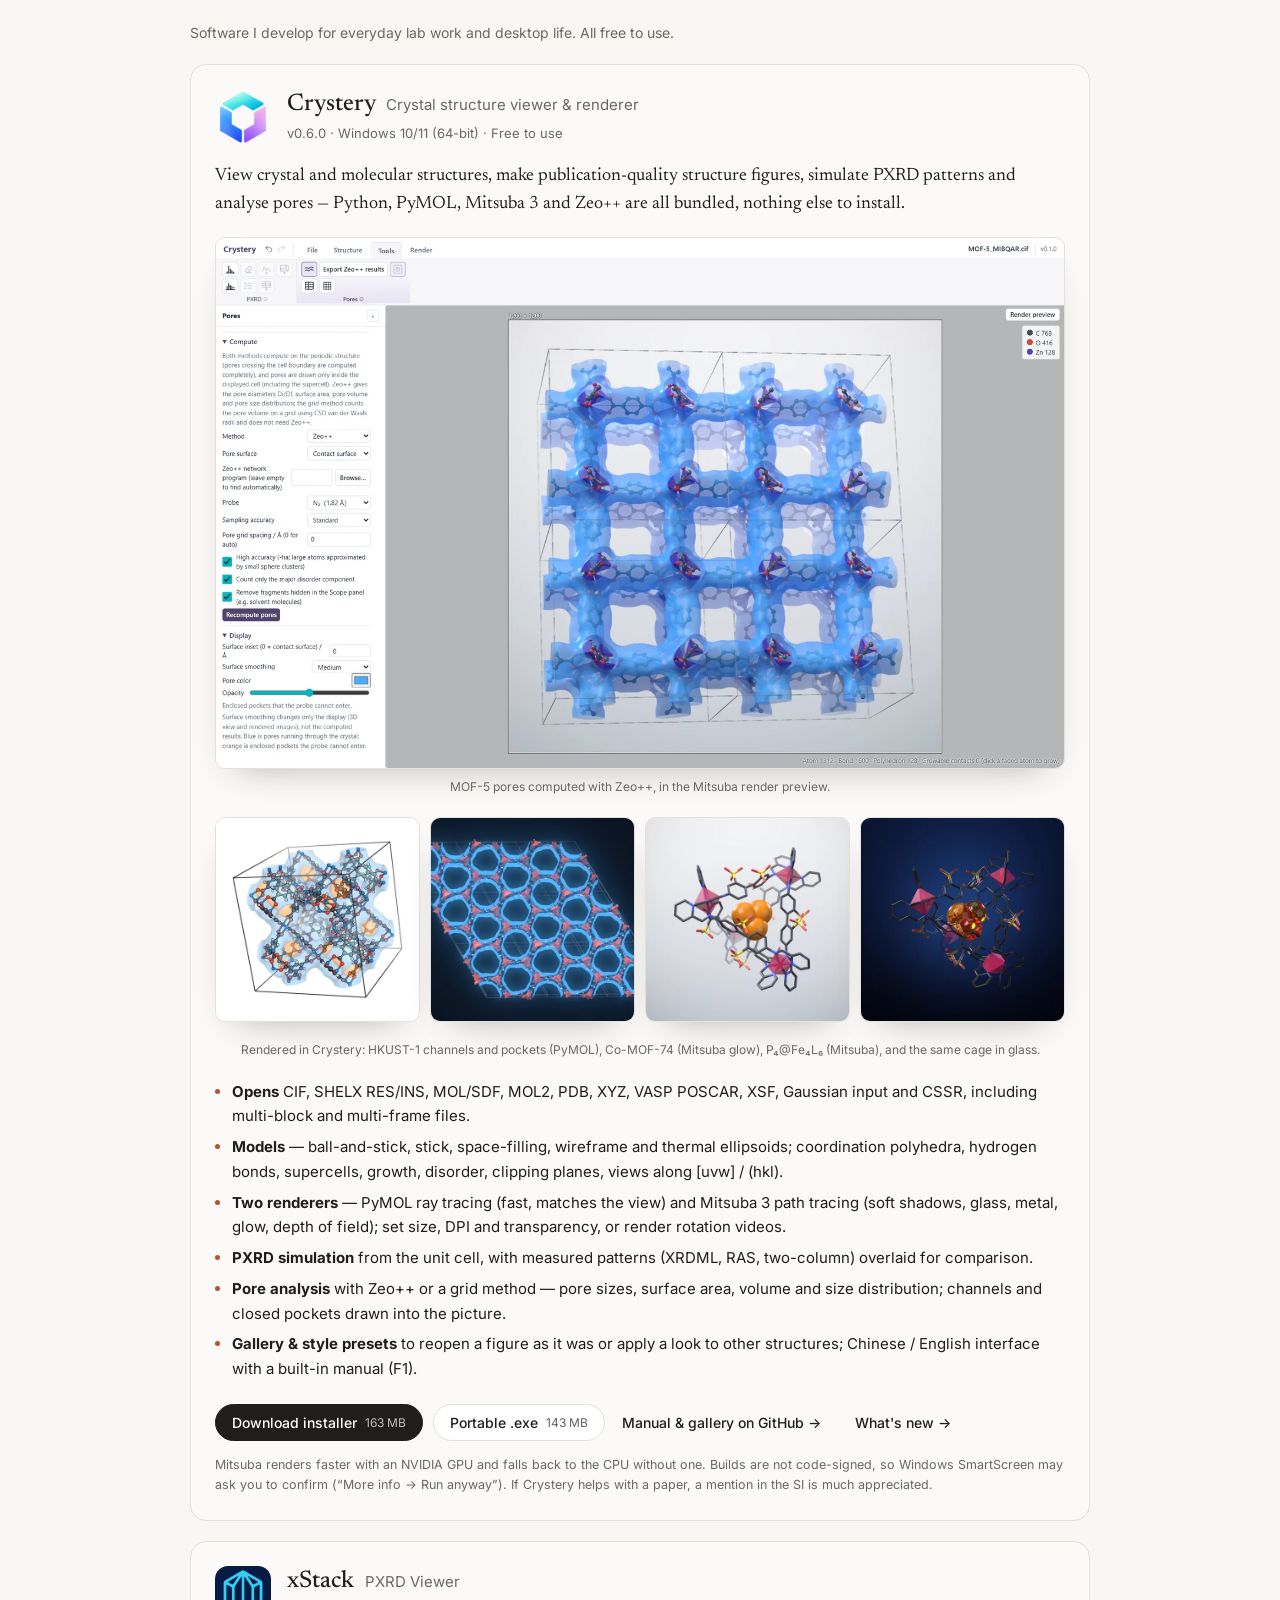
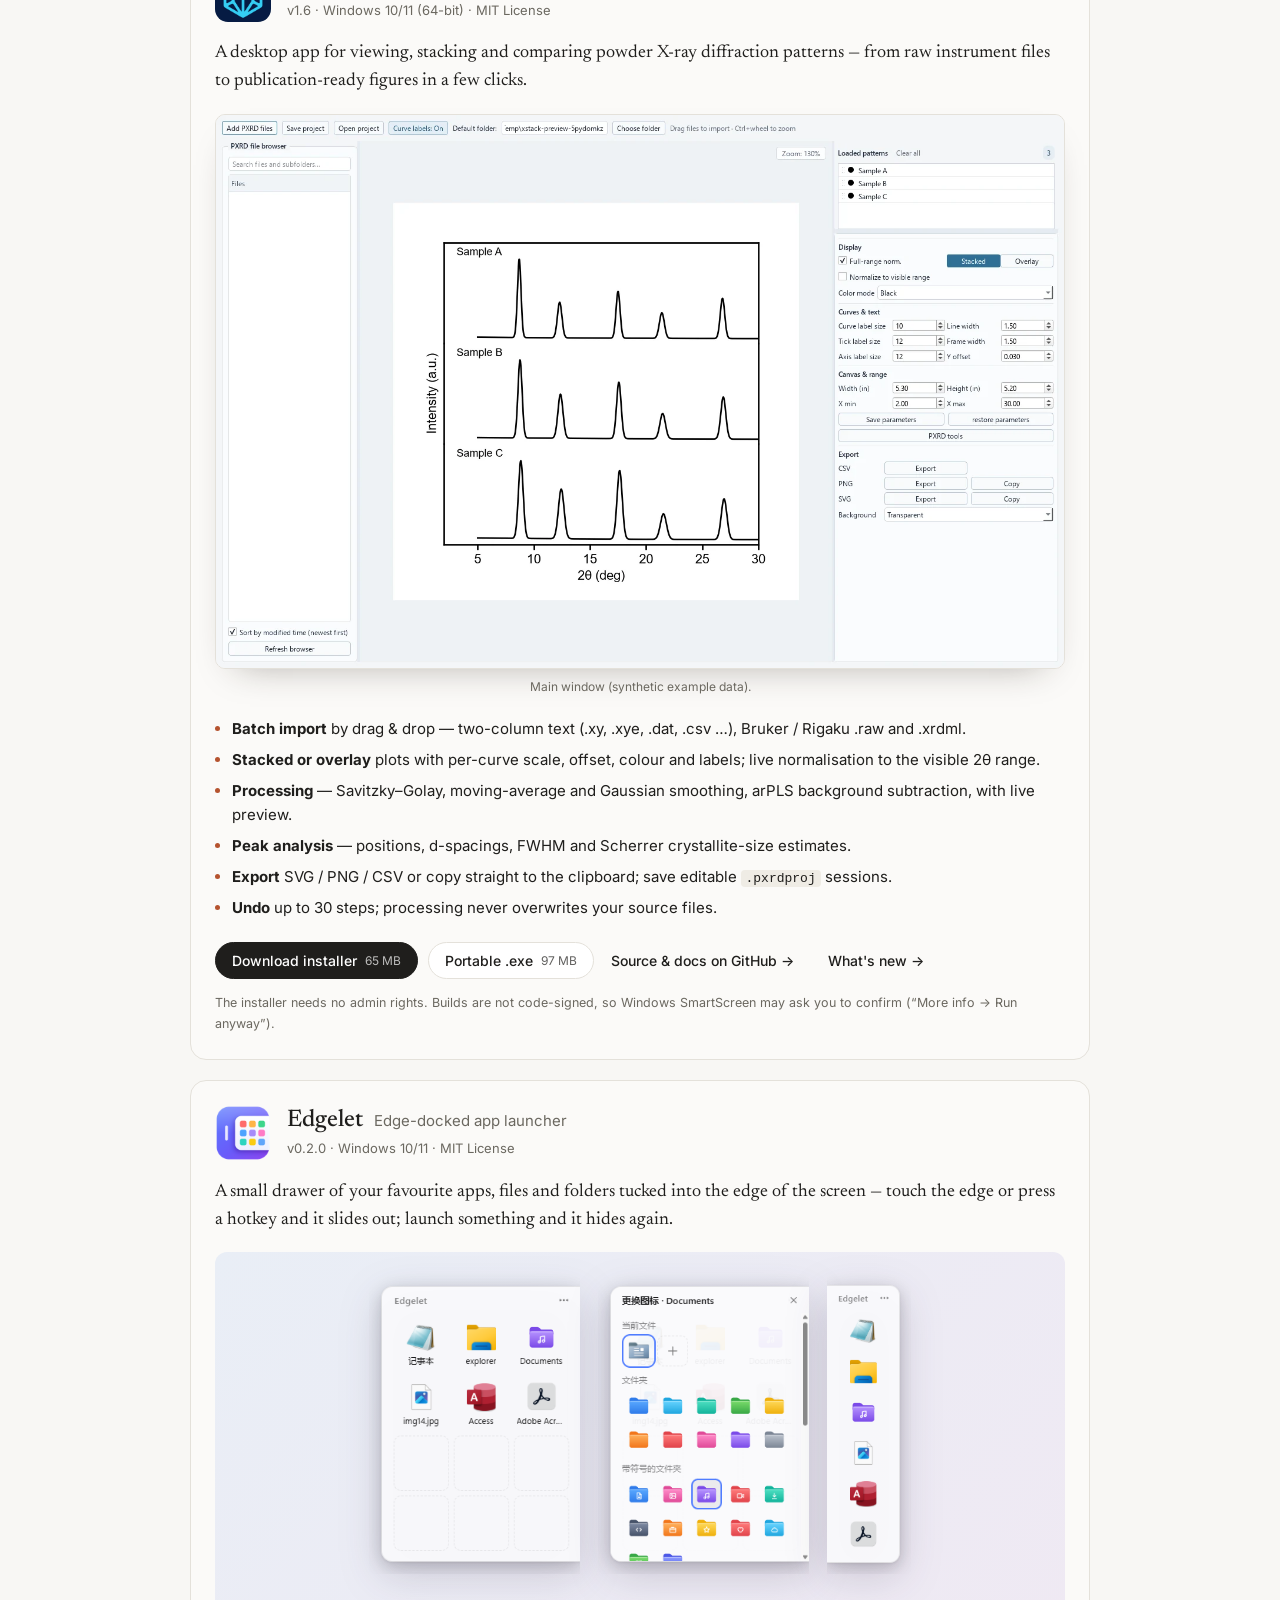
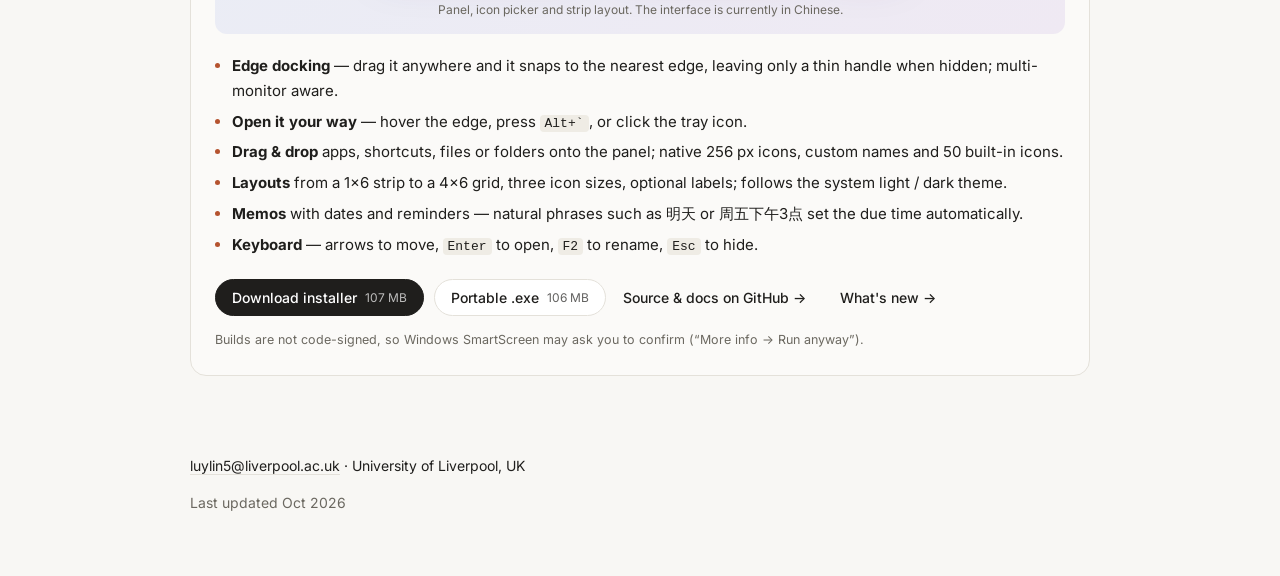
==== commit 91c3b818: "Tools: pick the newest release by publish date The releases API orders by the tag's commit date. All" ====
--- a/index.html
+++ b/index.html
@@ -137,7 +137,7 @@
           <img class="tool-icon" src="images/tools/crystery-icon.png" alt="" width="56" height="56">
           <div>
             <h3>Crystery <span class="tool-sub">Crystal structure viewer &amp; renderer</span></h3>
-            <p class="tool-meta"><span data-release="version">v0.5.3</span> · Windows 10/11 (64-bit) · Free to use<span data-release="date"></span></p>
+            <p class="tool-meta"><span data-release="version">v0.6.0</span> · Windows 10/11 (64-bit) · Free to use<span data-release="date"></span></p>
           </div>
         </header>
 
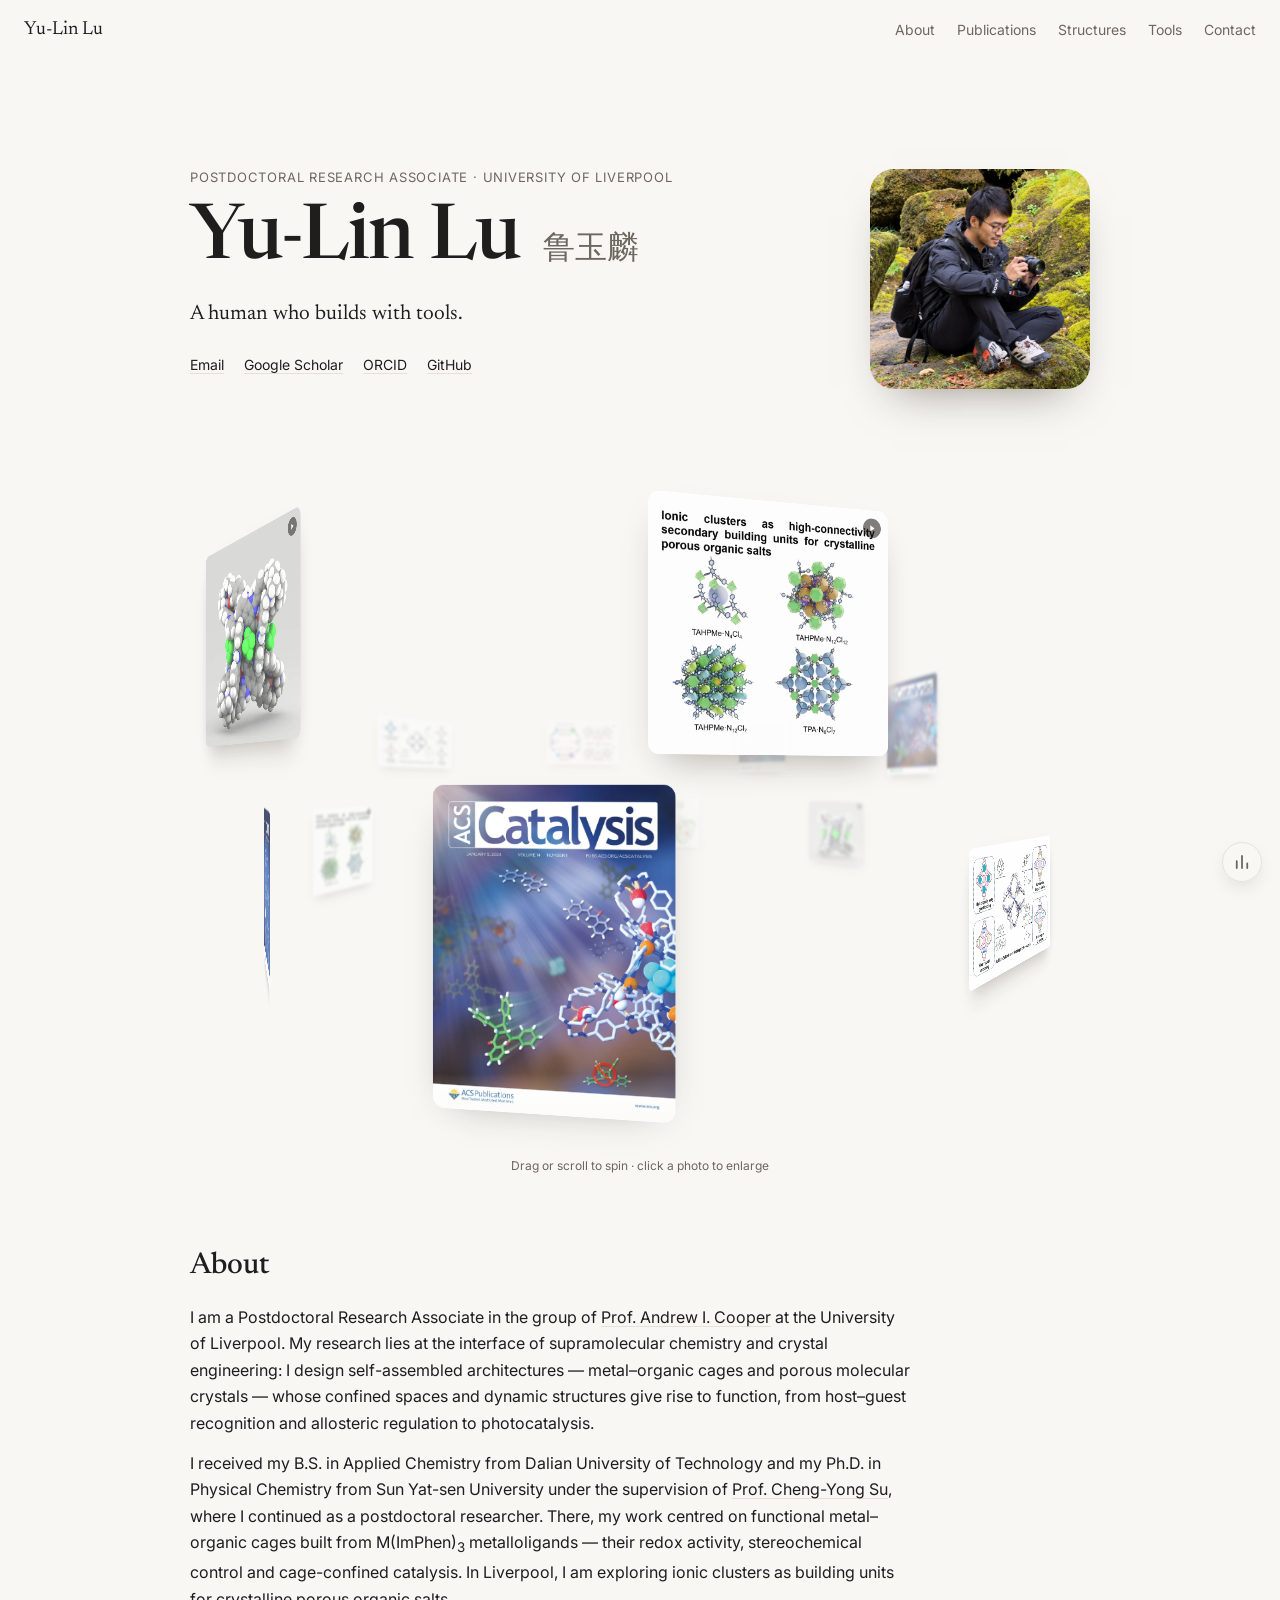
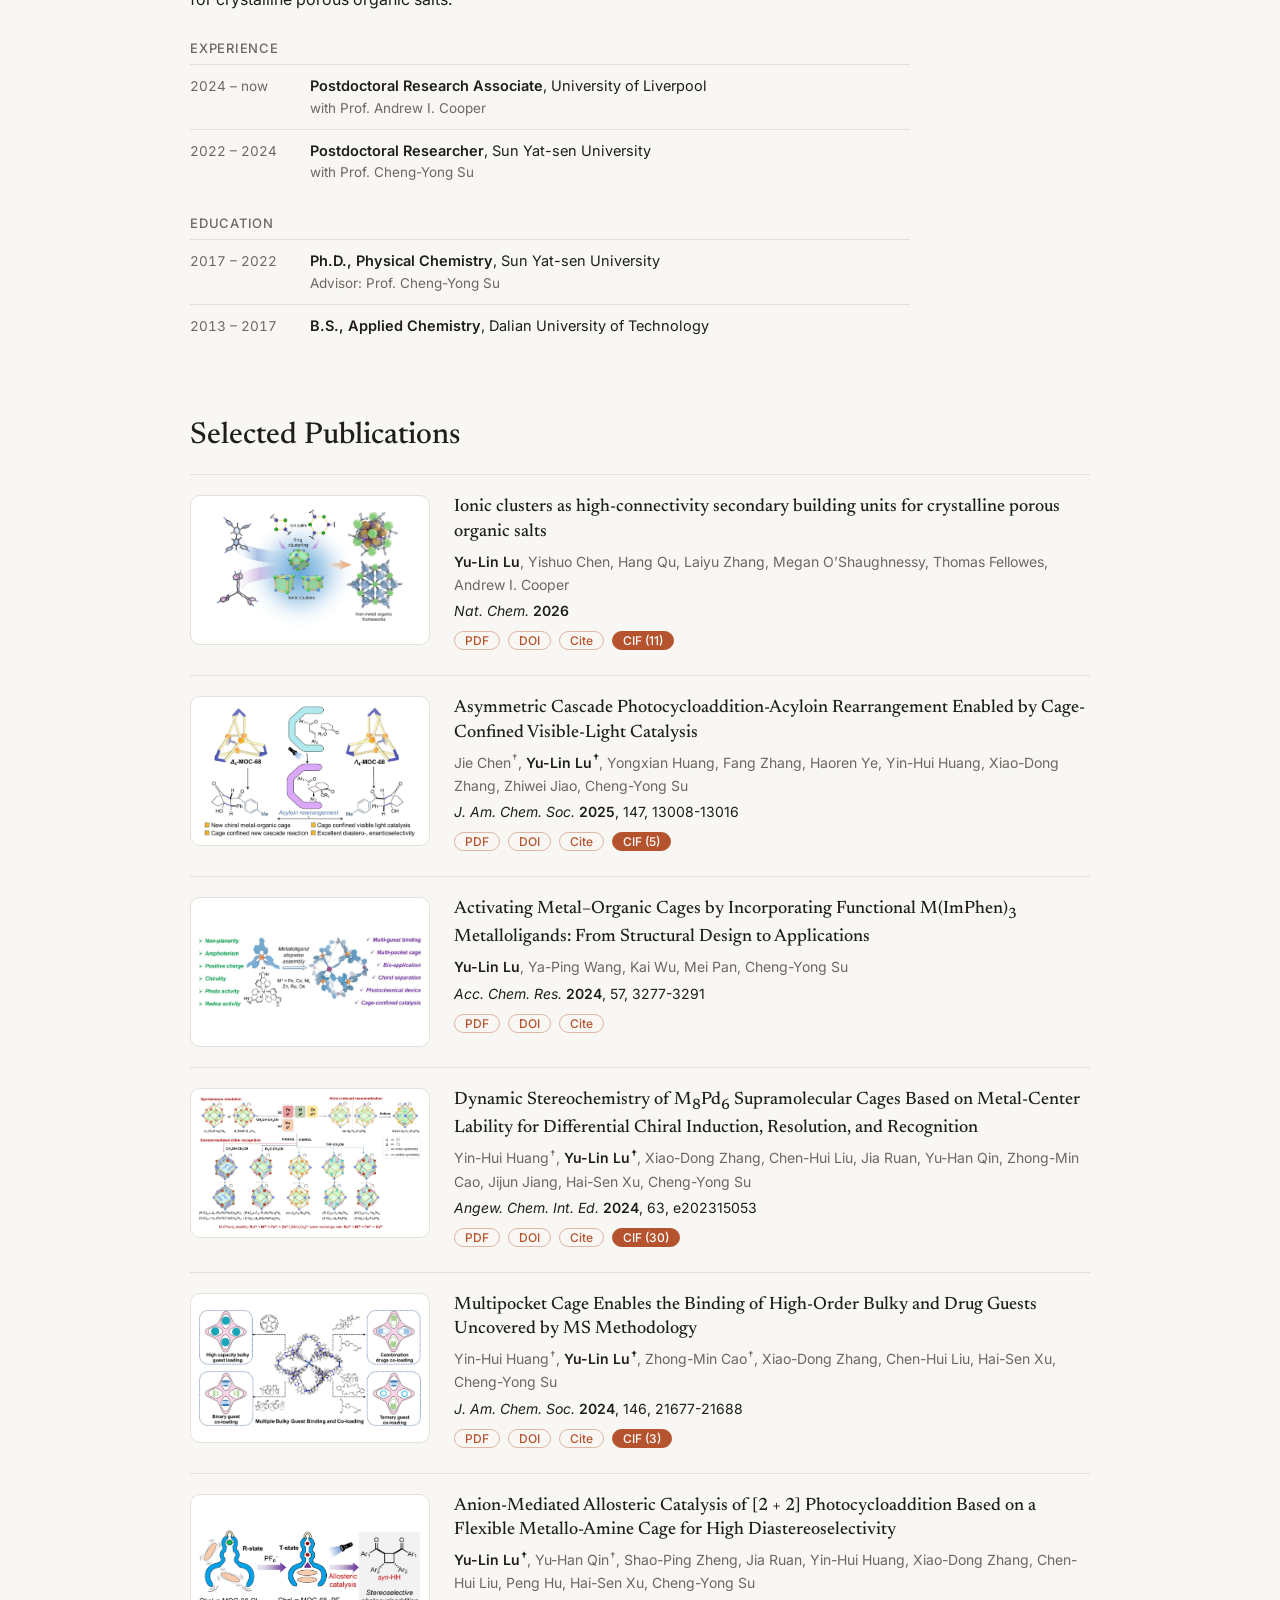
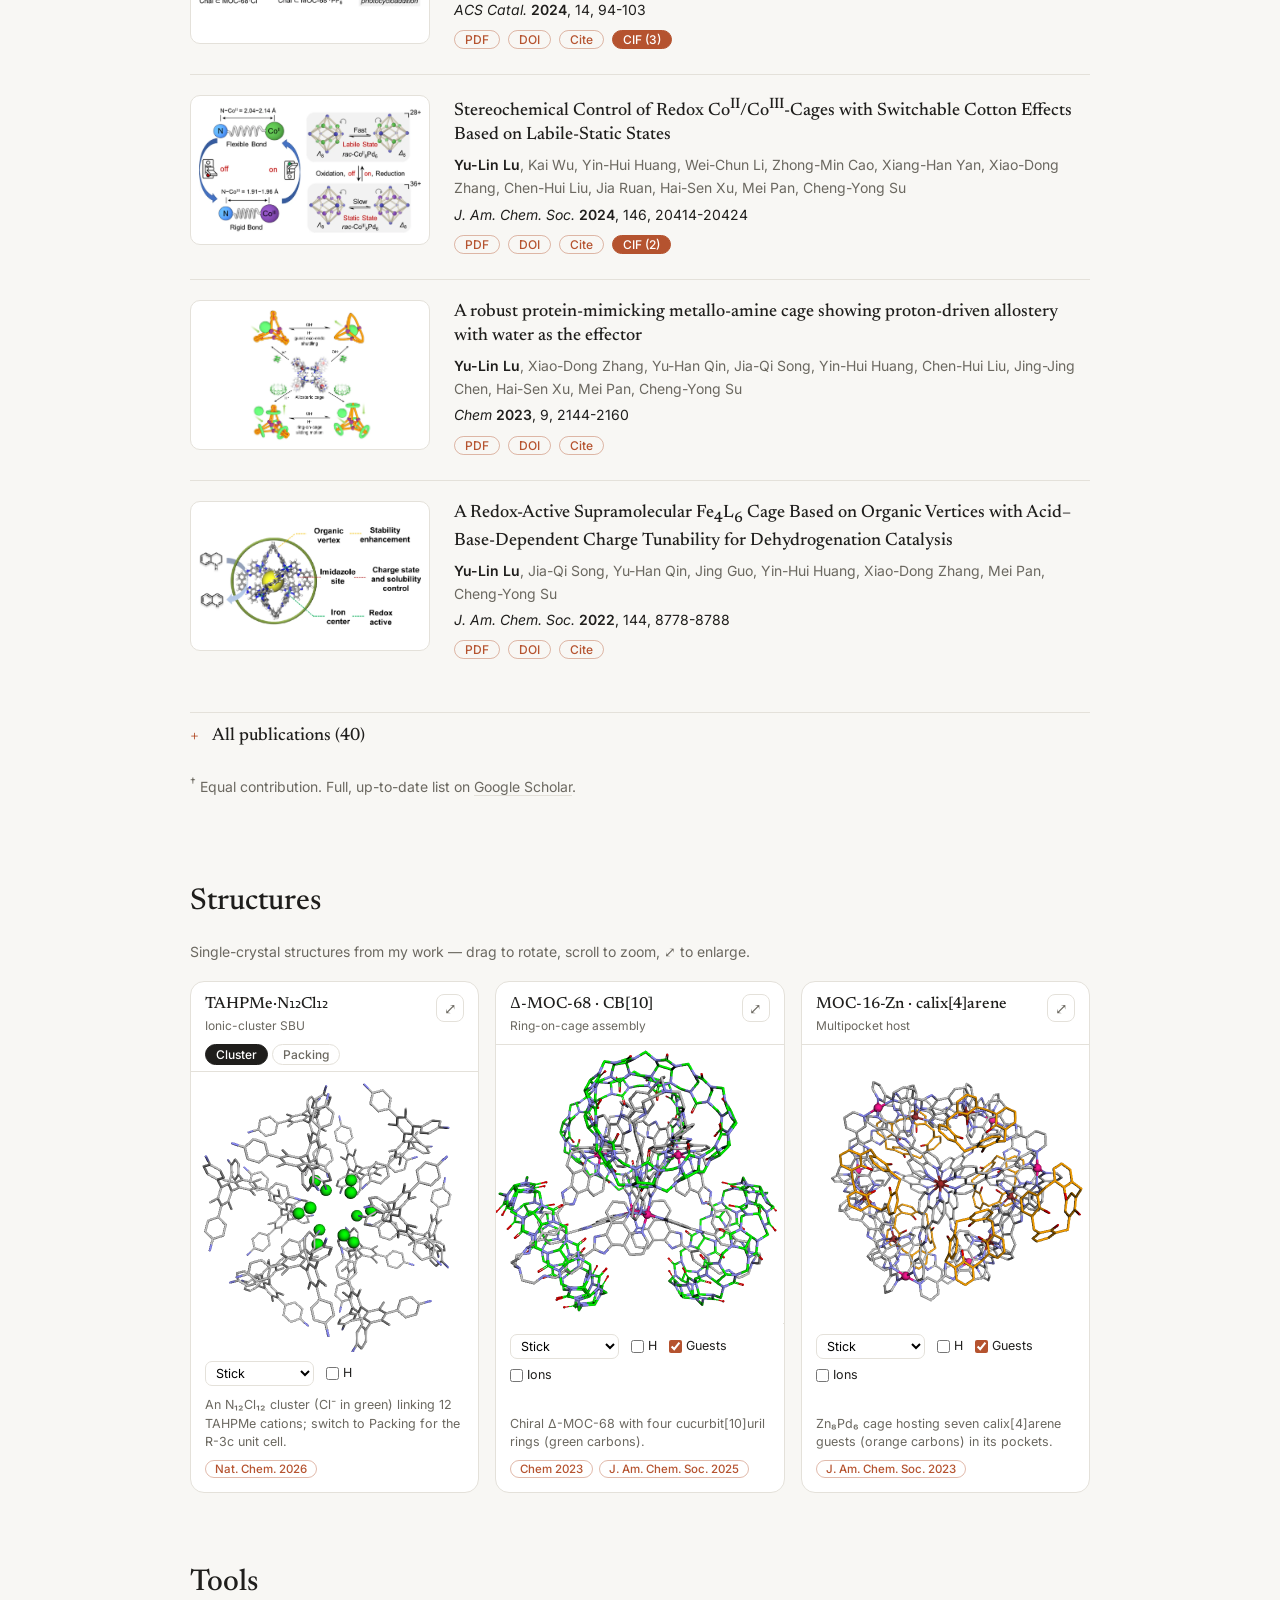
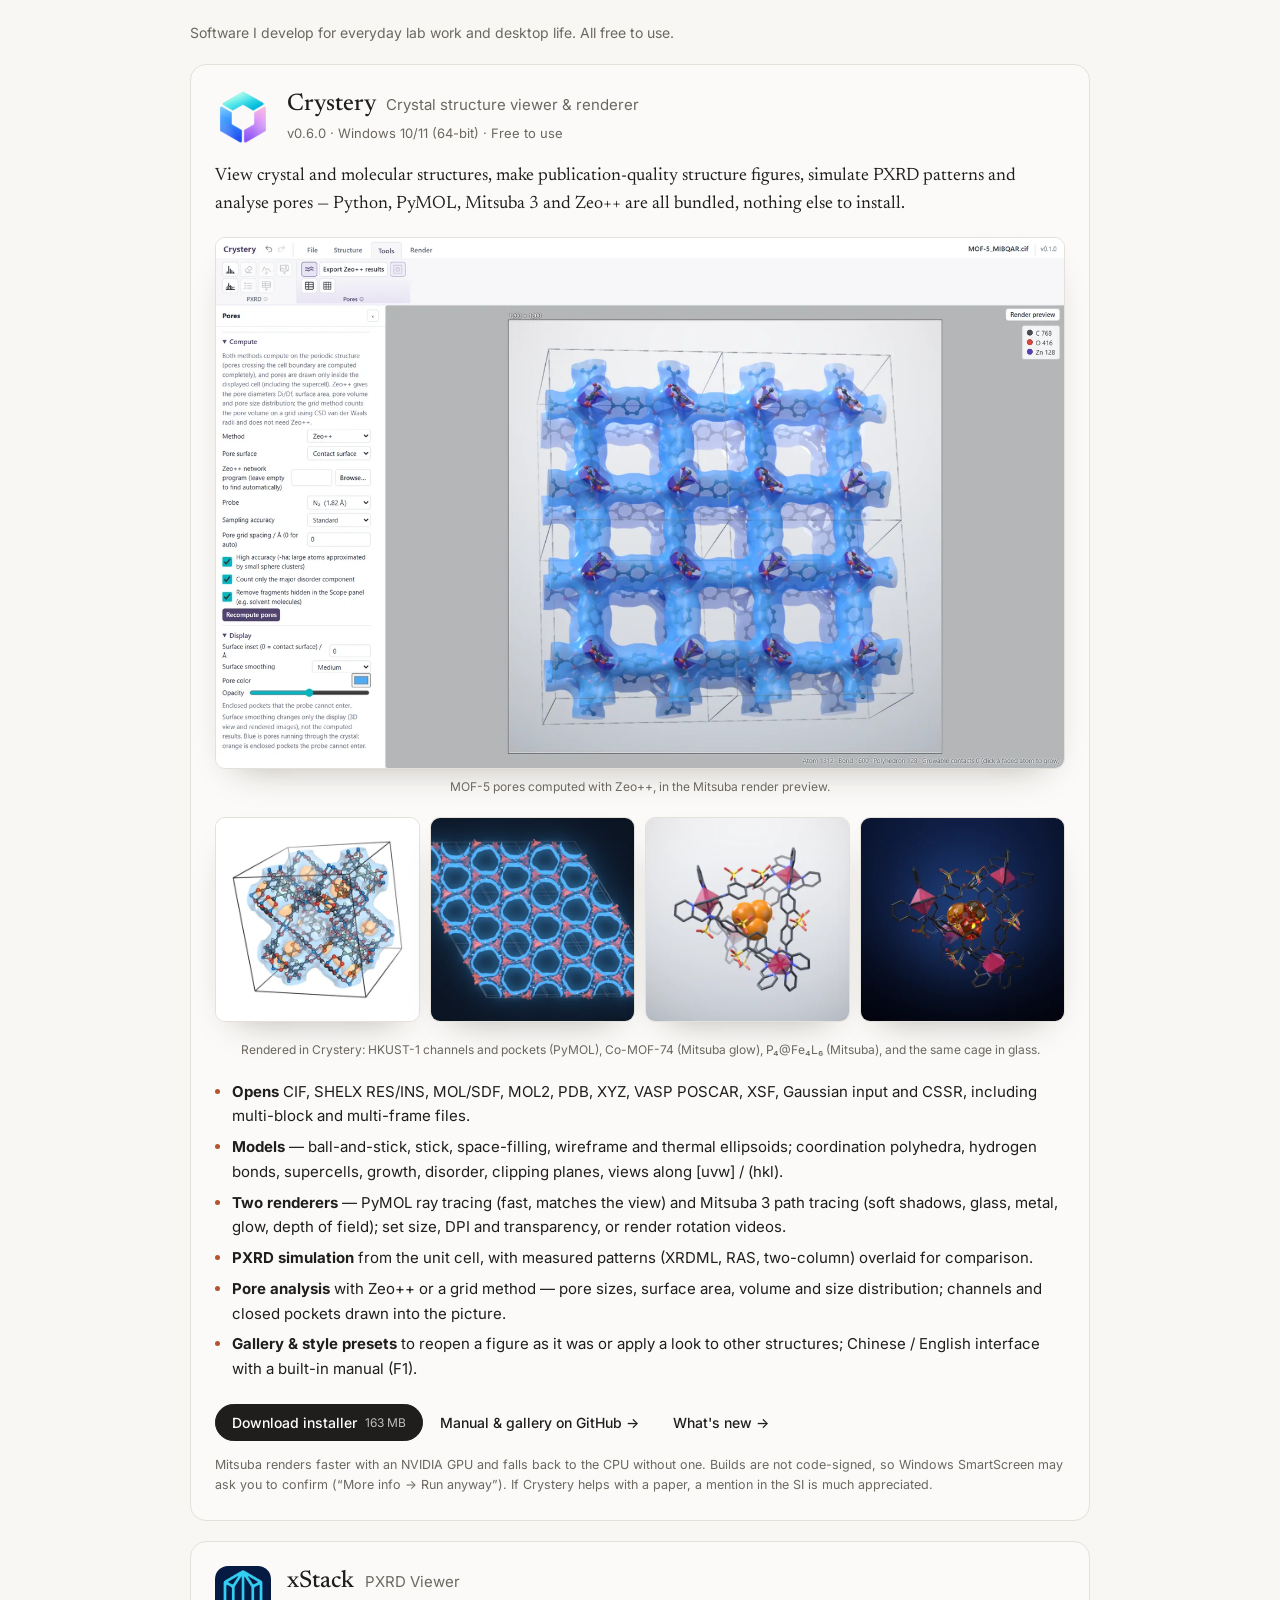
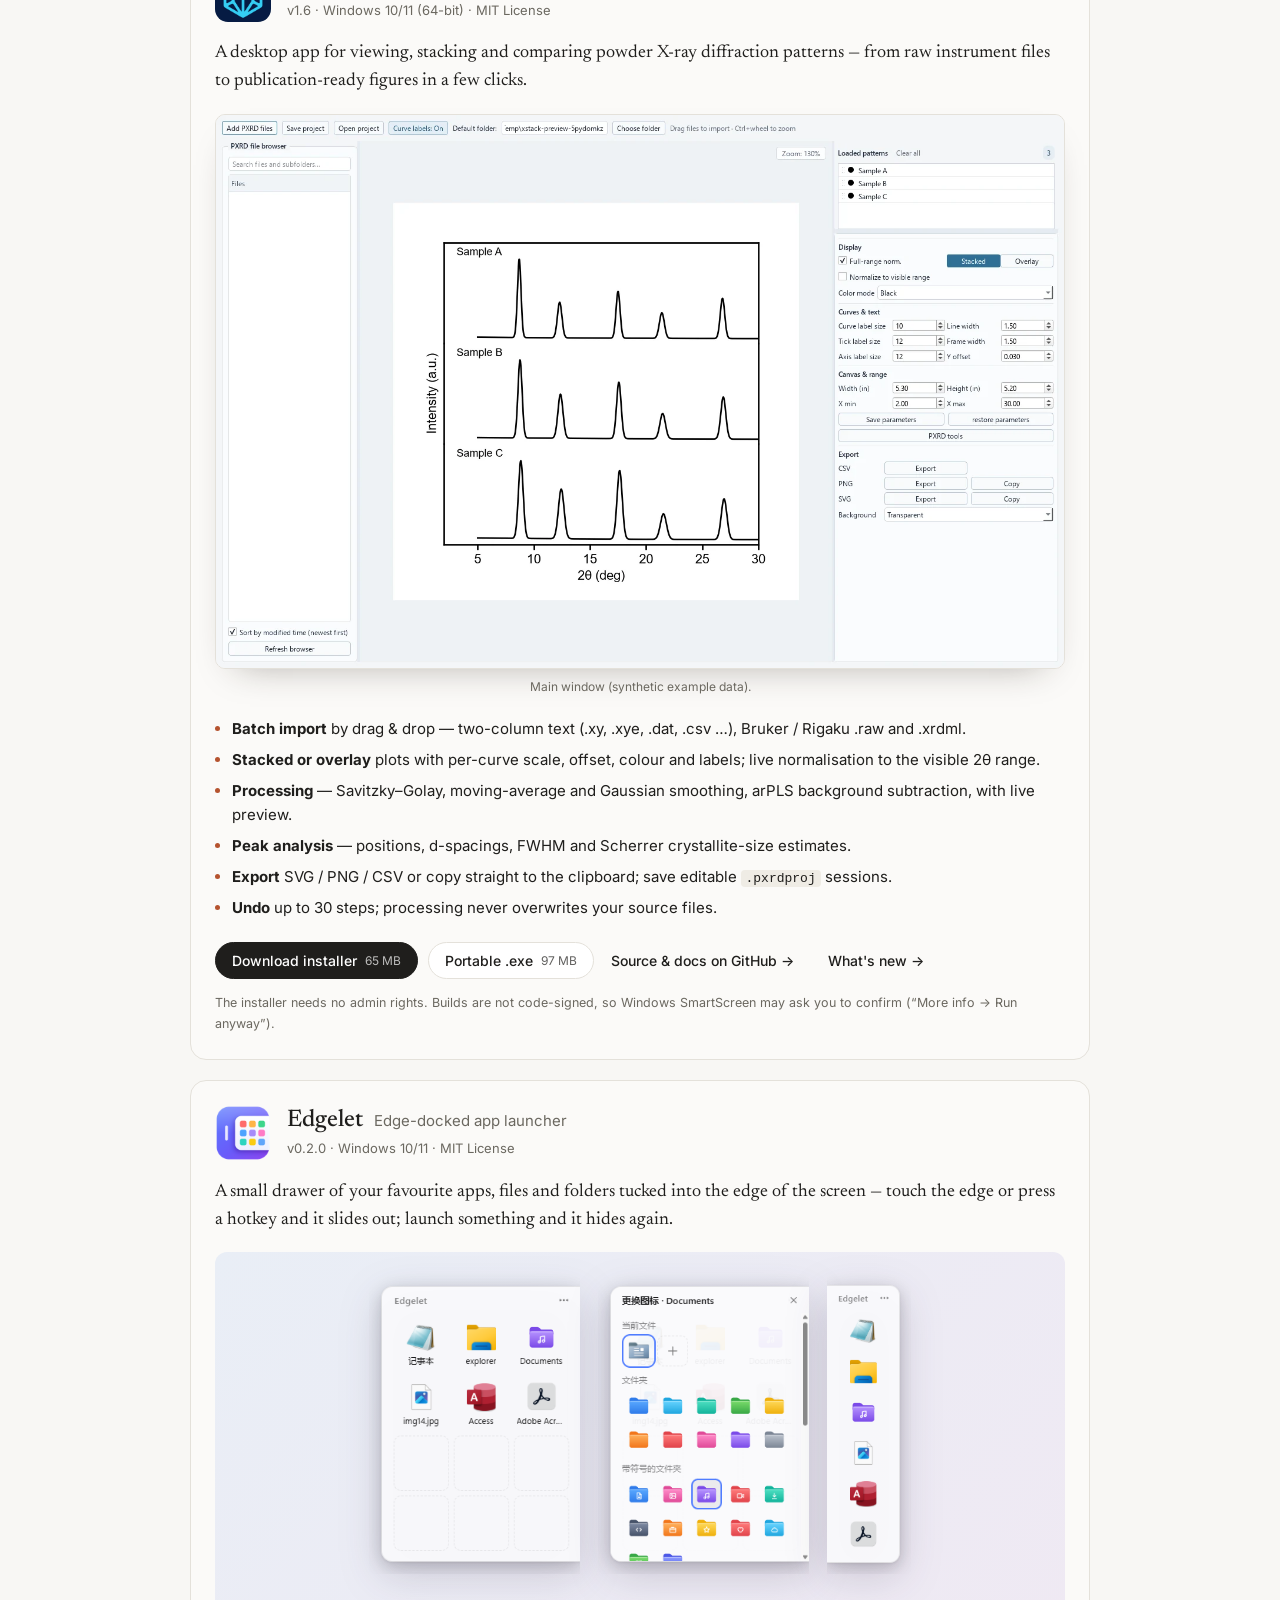
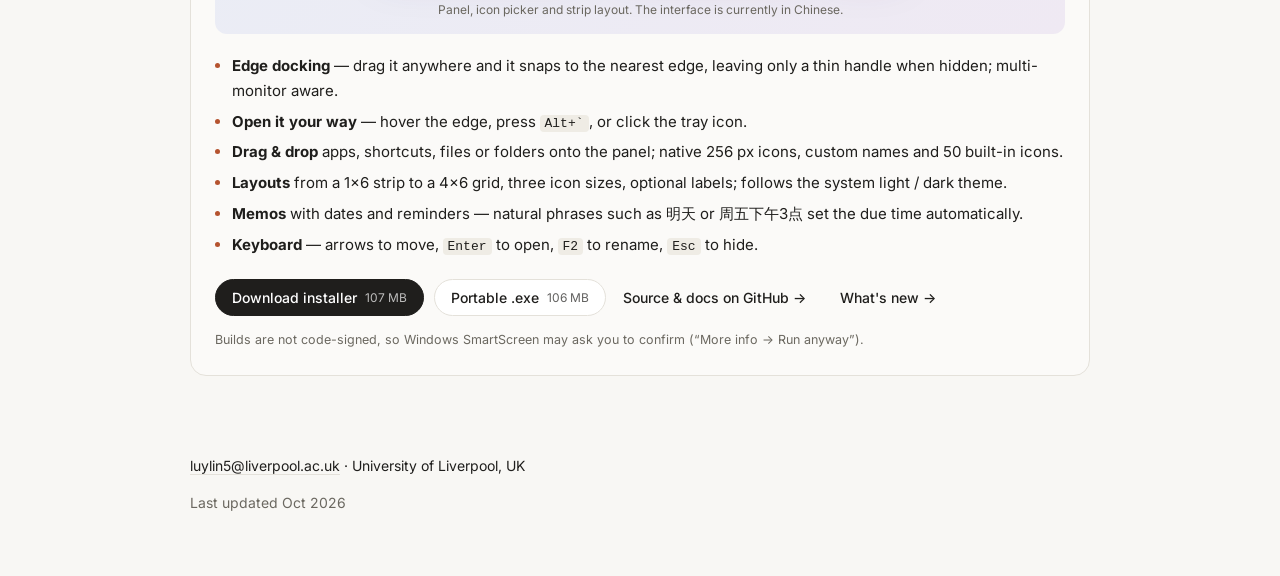
==== commit 4ae31ac8: "Tools: Crystery has one download button (the installer), and shows how many people use it" ====
--- a/index.html
+++ b/index.html
@@ -169,9 +169,8 @@
         </ul>
 
         <div class="tool-actions">
-          <a class="btn btn-primary" data-asset="setup" data-keep-href href="https://github.com/luylin5/Crystery-release/releases/">Download installer <span>163 MB</span></a>
-          <a class="btn" data-asset="portable" data-keep-href href="https://github.com/luylin5/Crystery-release/releases/">Portable .exe <span>143 MB</span></a>
-          <span class="dl-count" data-release="downloads" hidden></span>
+          <a class="btn btn-primary" data-asset="setup" data-keep-href href="https://github.com/luylin5/Crystery-release/releases/">Download installer <span>163 MB</span></a>          <span class="dl-count" data-release="downloads" hidden></span>
+          <span class="dl-count" data-usage="https://stats.luyulin.com/public" hidden></span>
           <a class="btn btn-ghost" href="https://github.com/luylin5/Crystery-release" target="_blank" rel="noopener">Manual &amp; gallery on GitHub →</a>
           <a class="btn btn-ghost" data-release="notes" href="https://github.com/luylin5/Crystery-release/releases/latest" target="_blank" rel="noopener">What's new →</a>
         </div>
@@ -287,6 +286,7 @@
   <script src="js/cif-viewer.js"></script>
   <script src="js/structures.js"></script>
   <script src="js/releases.js"></script>
+  <script src="js/usage.js"></script>
   <script src="js/stats.js"></script>
 </body>
 </html>
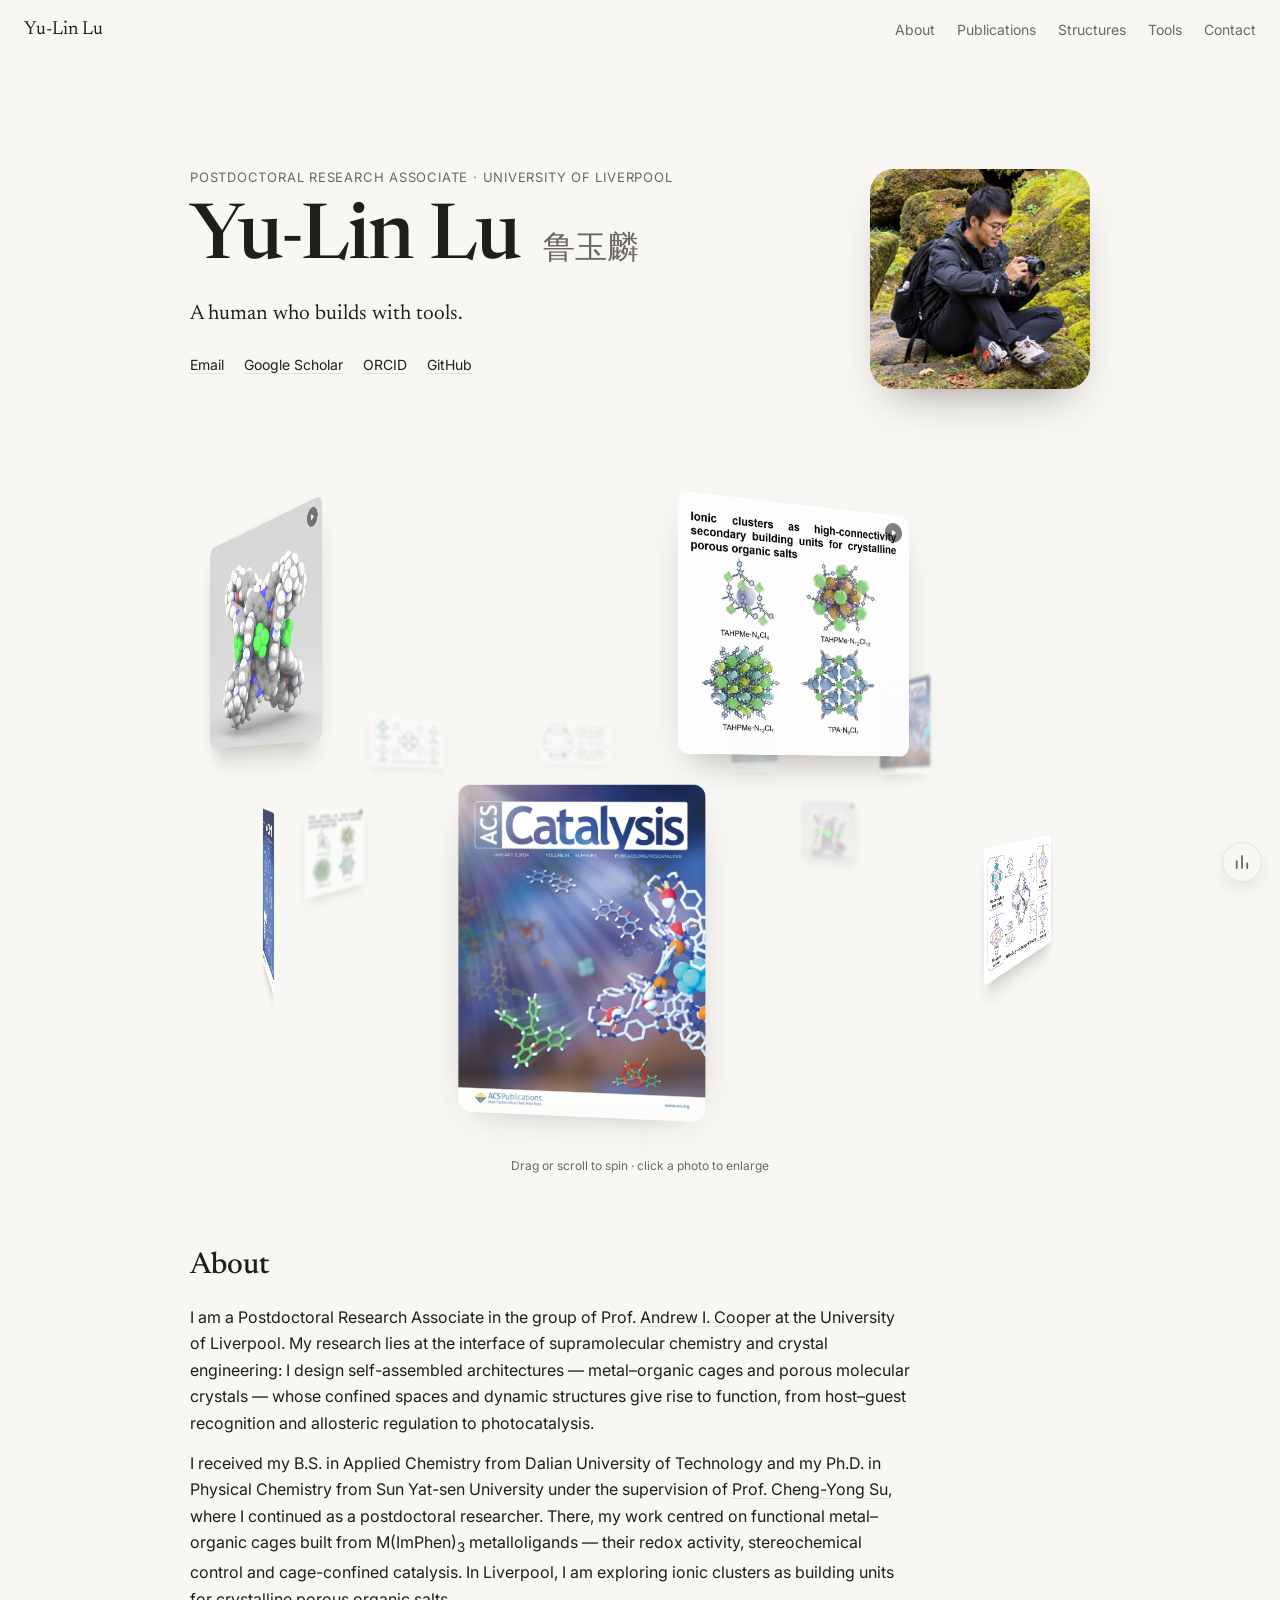
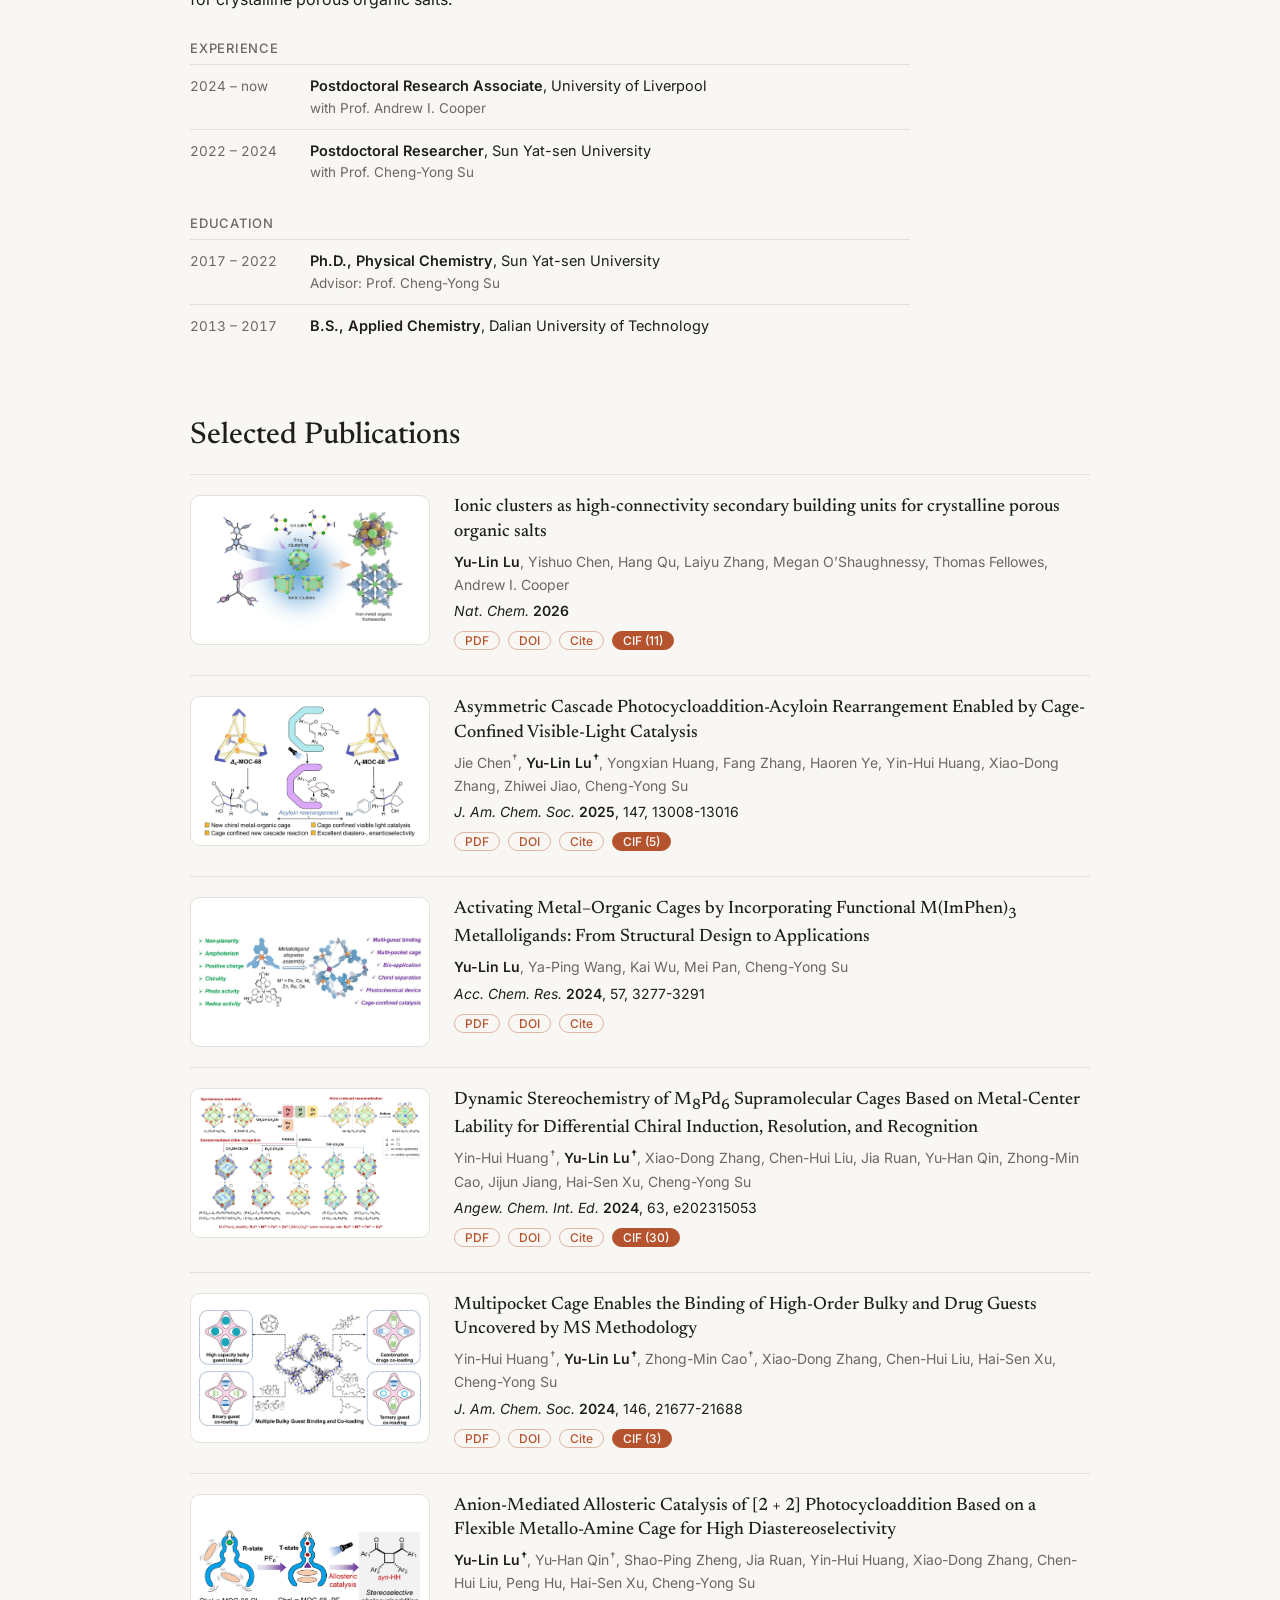
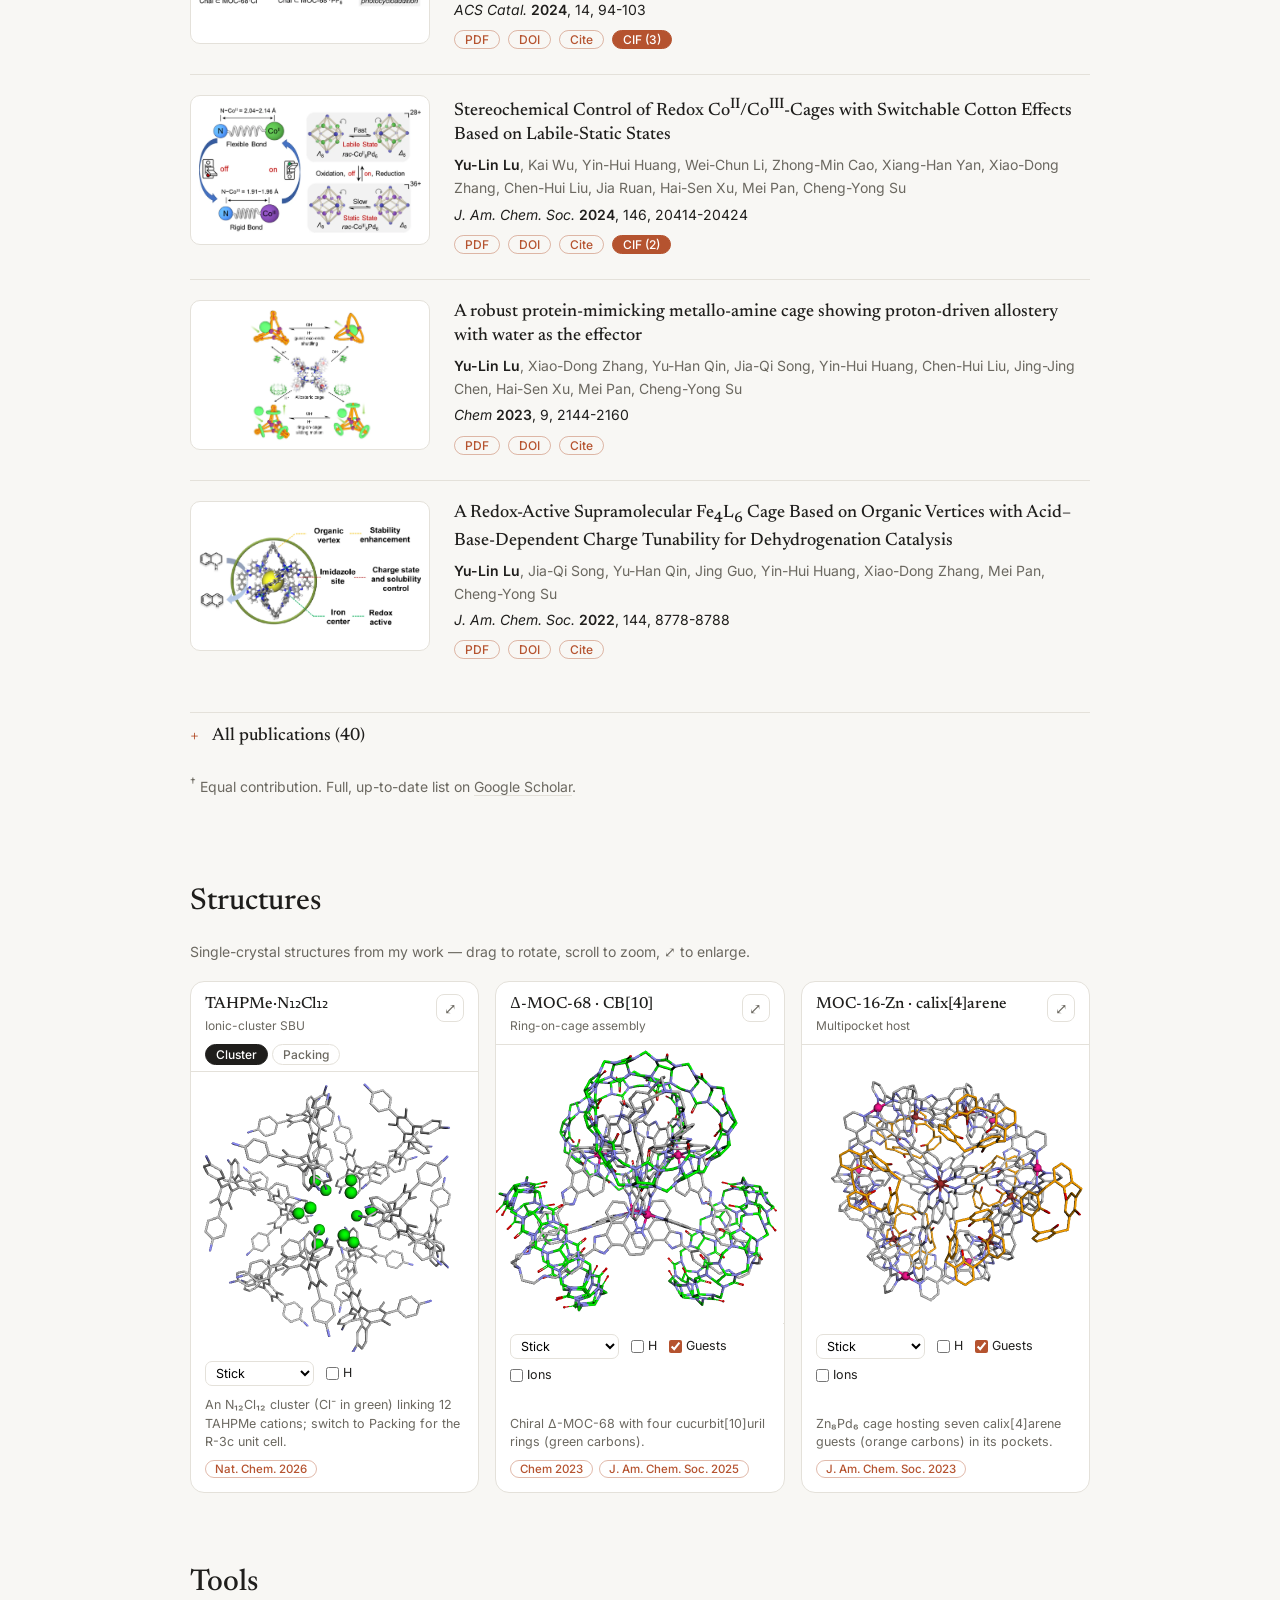
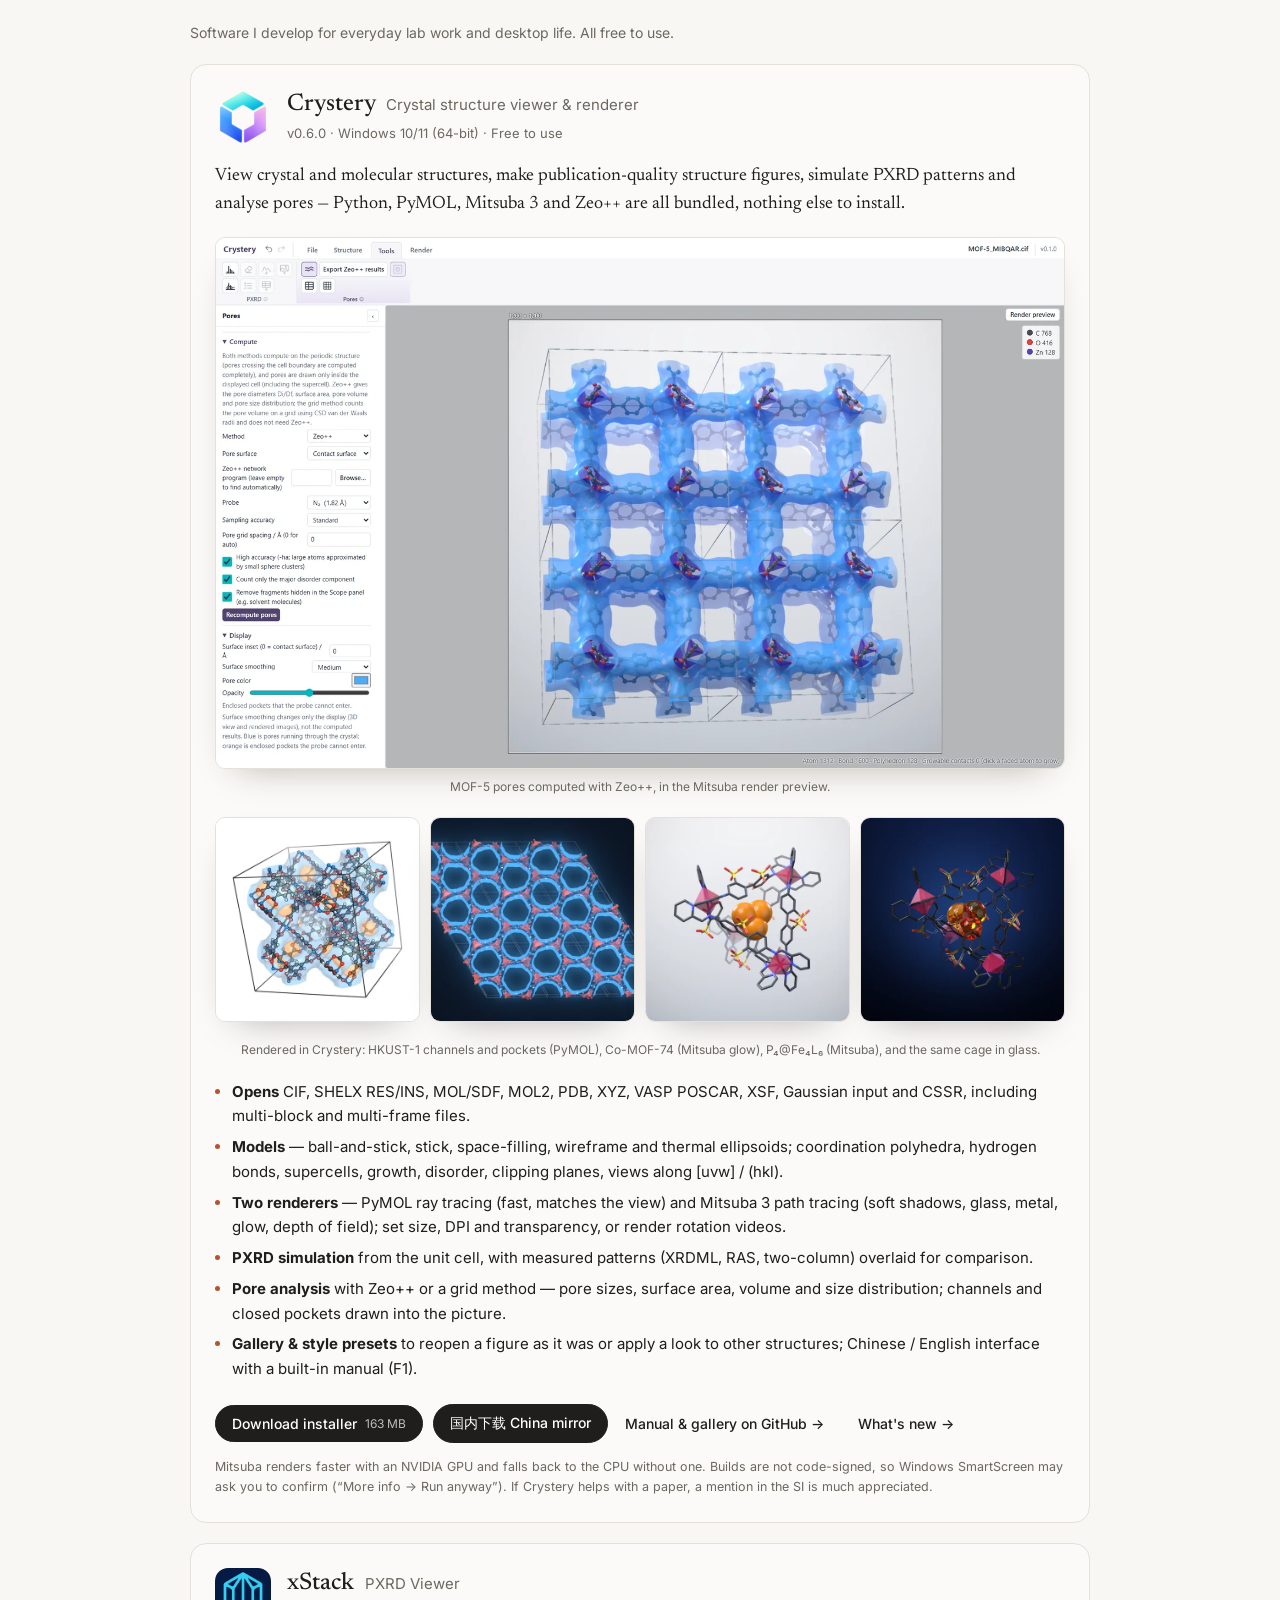
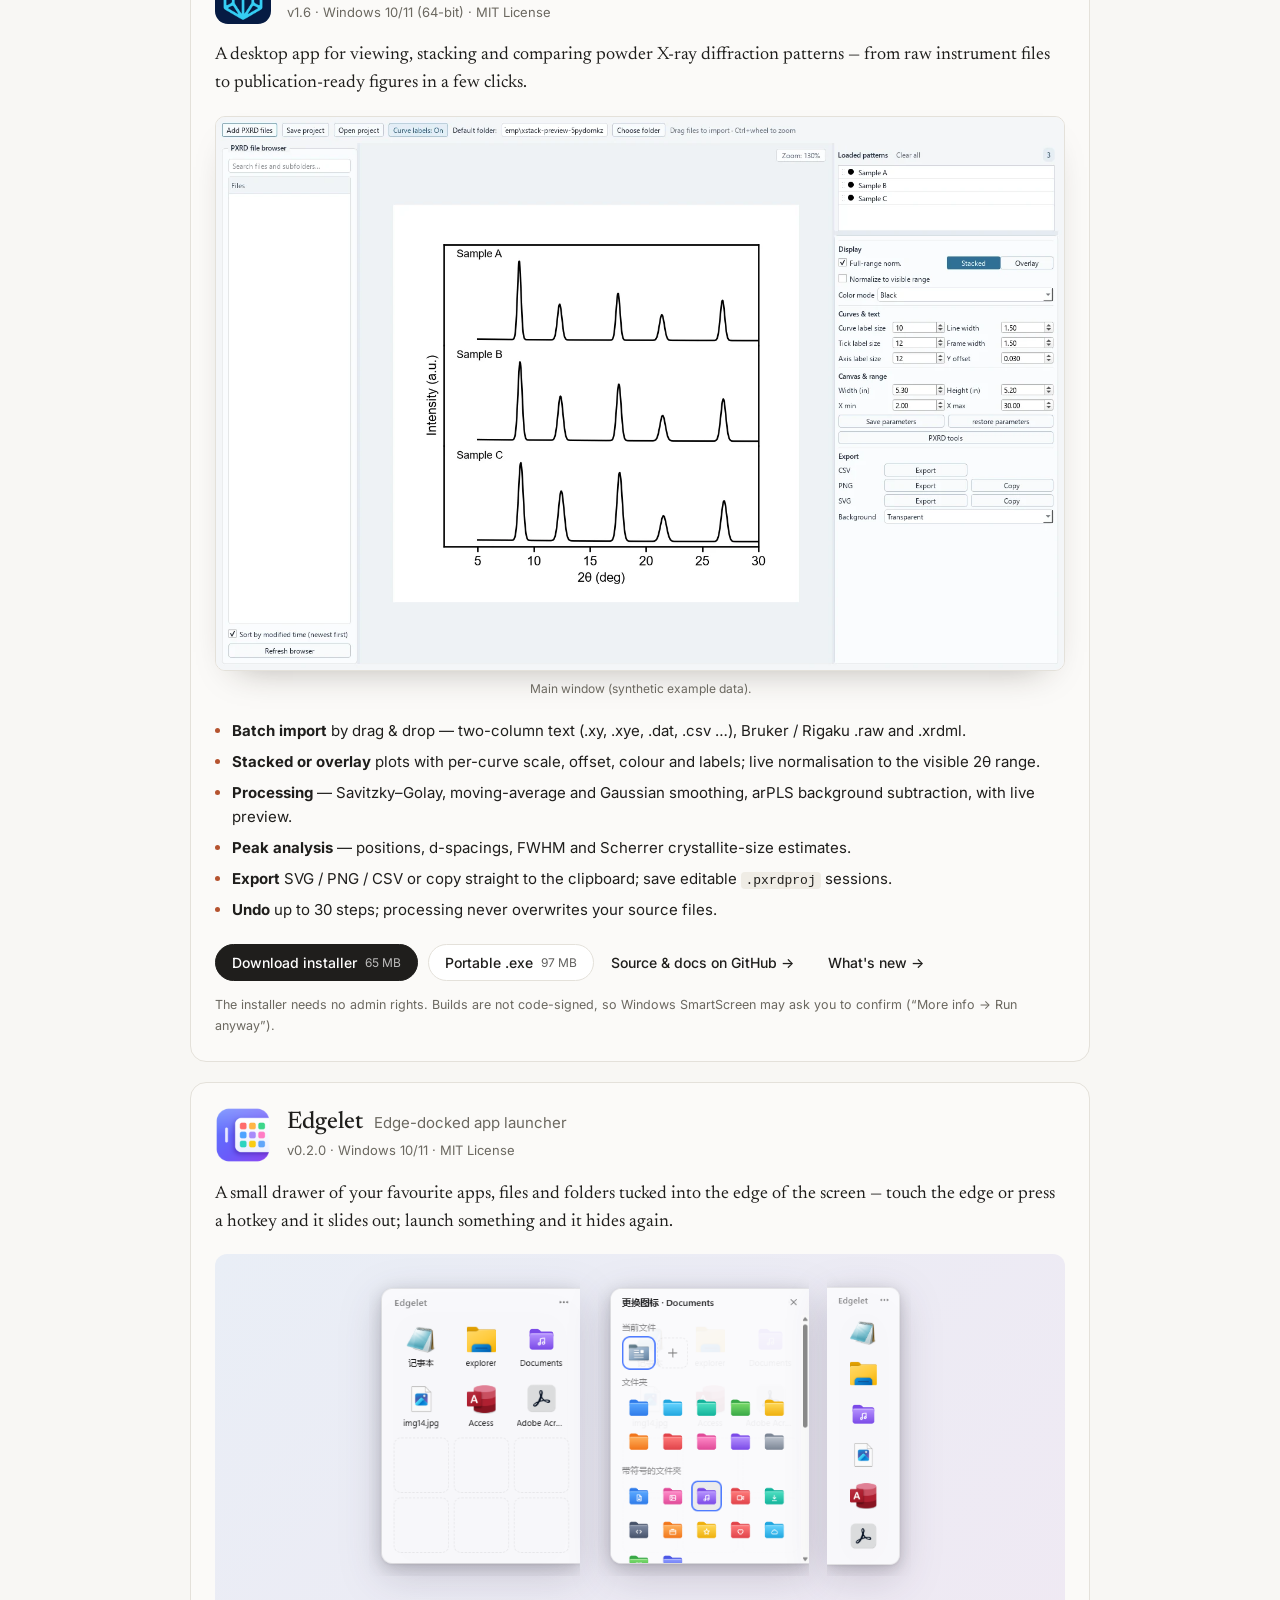
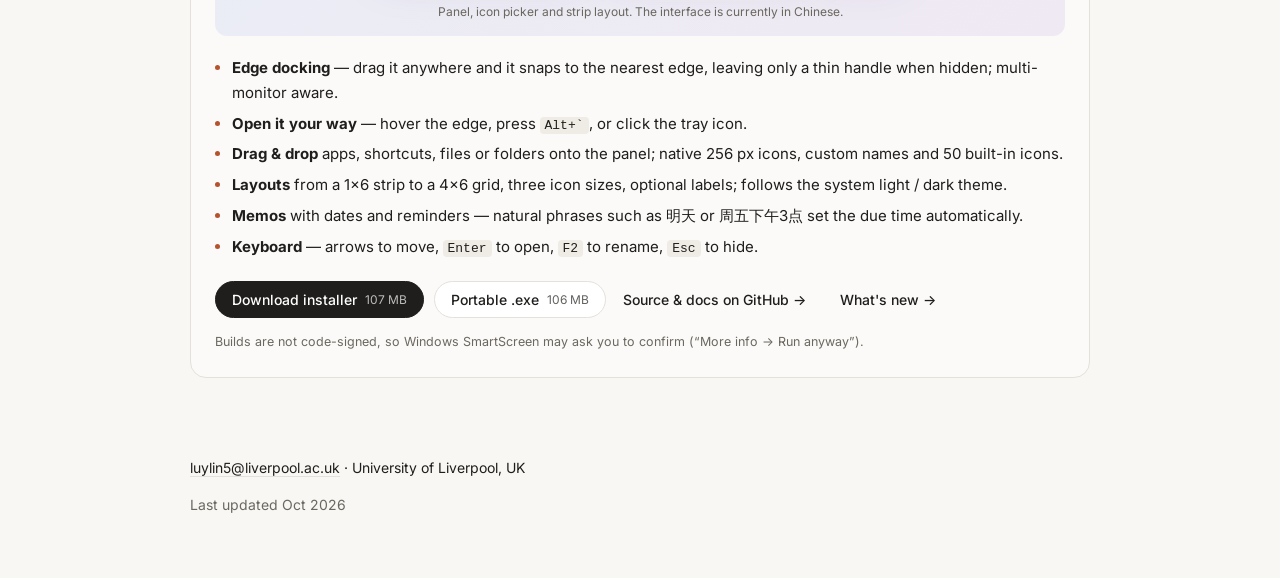
==== commit ffd82d9b: "Crystery: China download button (dl.luyulin.com mirror), following the latest release Co-Authored-By" ====
--- a/index.html
+++ b/index.html
@@ -169,7 +169,9 @@
         </ul>
 
         <div class="tool-actions">
-          <a class="btn btn-primary" data-asset="setup" data-keep-href href="https://github.com/luylin5/Crystery-release/releases/">Download installer <span>163 MB</span></a>          <span class="dl-count" data-release="downloads" hidden></span>
+          <a class="btn btn-primary" data-asset="setup" data-keep-href href="https://github.com/luylin5/Crystery-release/releases/">Download installer <span>163 MB</span></a>
+          <a class="btn btn-primary" data-mirror="https://dl.luyulin.com/{tag}/Crystery-{version}-setup-download-this.exe" href="https://dl.luyulin.com/V0.7.2/Crystery-0.7.2-setup-download-this.exe">国内下载 China mirror</a>
+          <span class="dl-count" data-release="downloads" hidden></span>
           <span class="dl-count" data-usage="https://stats.luyulin.com/public" hidden></span>
           <a class="btn btn-ghost" href="https://github.com/luylin5/Crystery-release" target="_blank" rel="noopener">Manual &amp; gallery on GitHub →</a>
           <a class="btn btn-ghost" data-release="notes" href="https://github.com/luylin5/Crystery-release/releases/latest" target="_blank" rel="noopener">What's new →</a>
--- a/css/style.css
+++ b/css/style.css
@@ -278,6 +278,14 @@
 .stats-link small { display: block; font-weight: 400; font-size: 12px; color: var(--muted); margin-top: 2px; }
 .stats-link:hover { background: #efece5; color: var(--accent); }
 .stats-note { margin: 10px 0 0; font-size: 11.5px; color: var(--muted); }
+.stats-app { margin-top: 14px; padding-top: 12px; border-top: 1px solid var(--line); }
+.stats-app[hidden] { display: none; }
+.stats-app .stats-total { margin-bottom: 10px; }
+.stats-countries { list-style: none; margin: 0; padding: 0; display: grid; gap: 6px; }
+.stats-countries li { display: grid; grid-template-columns: 1fr auto; gap: 2px 8px; font-size: 13px; color: var(--ink); }
+.stats-count { color: var(--muted); font-variant-numeric: tabular-nums; }
+.stats-bar { grid-column: 1 / -1; height: 4px; border-radius: 2px; background: #f0ede6; overflow: hidden; }
+.stats-bar i { display: block; height: 100%; border-radius: 2px; background: var(--accent); }
 
 /* ---------- lightbox ---------- */
 .lightbox {
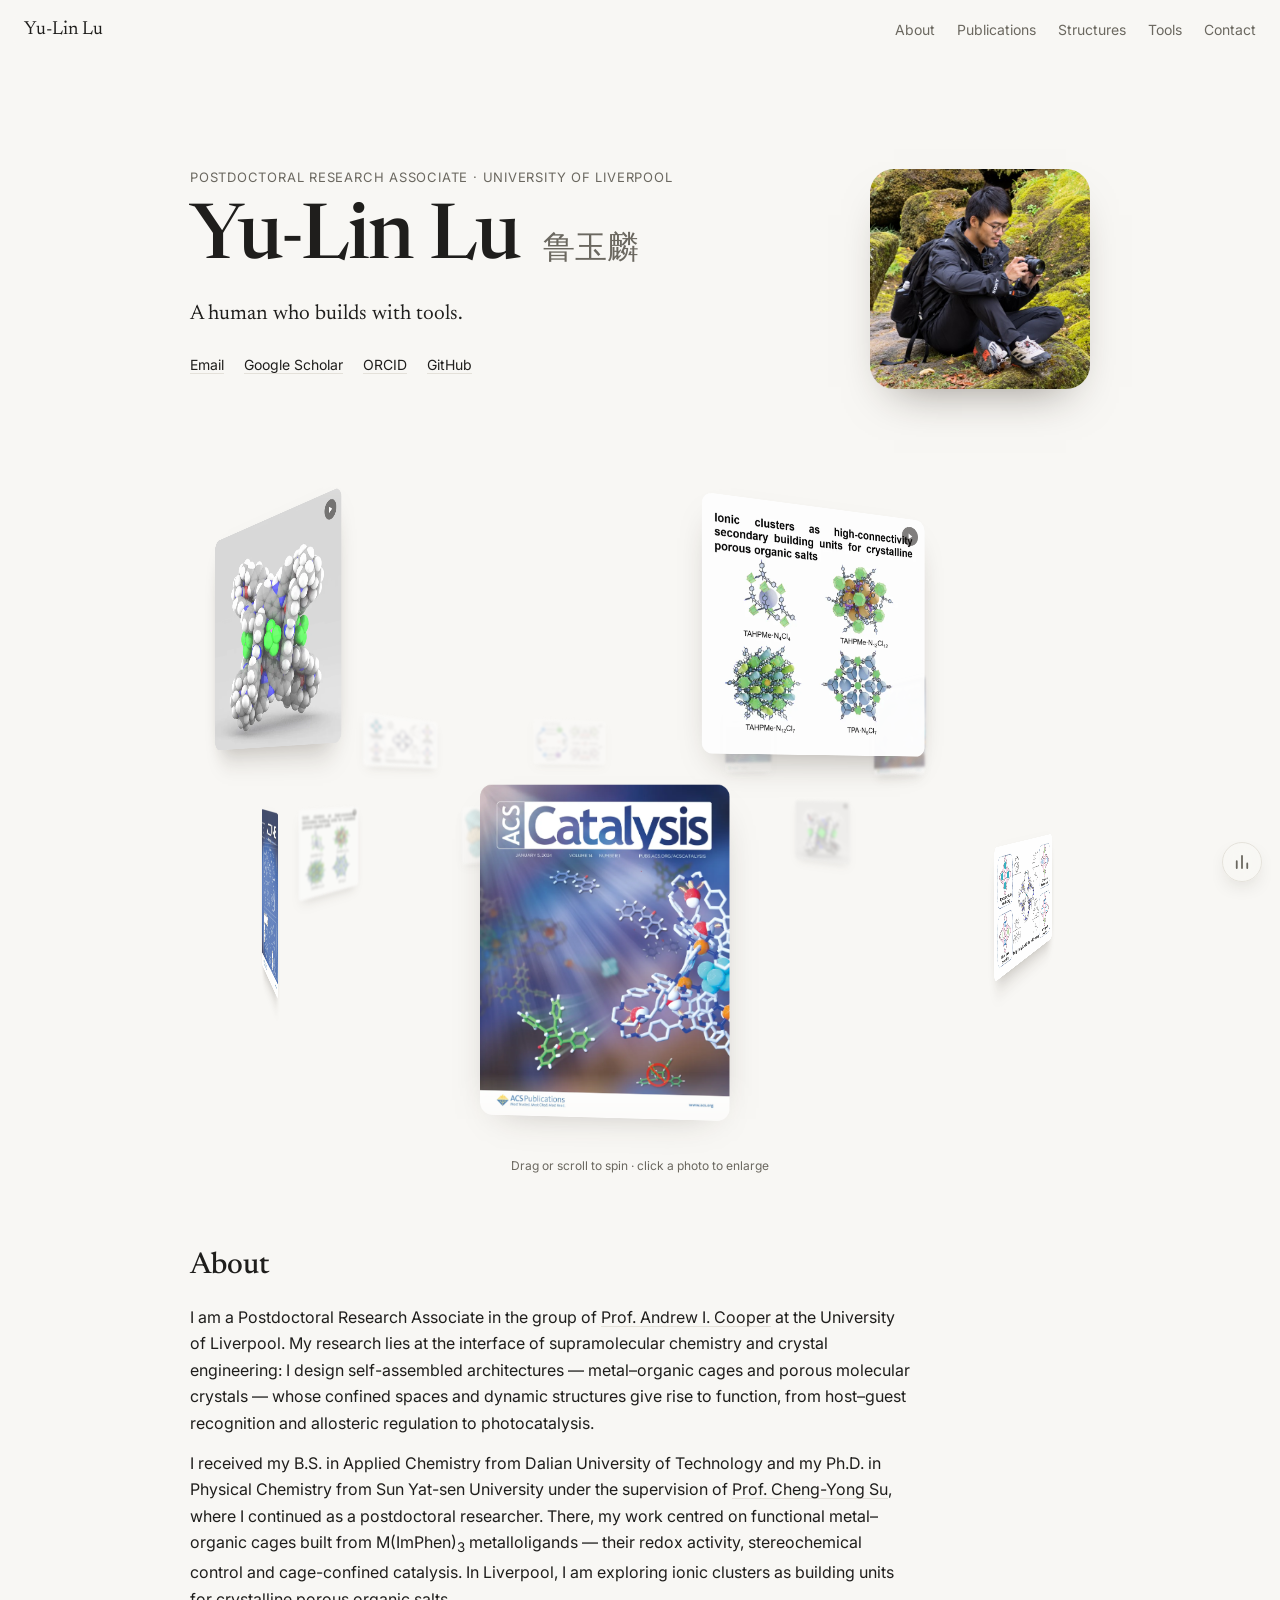
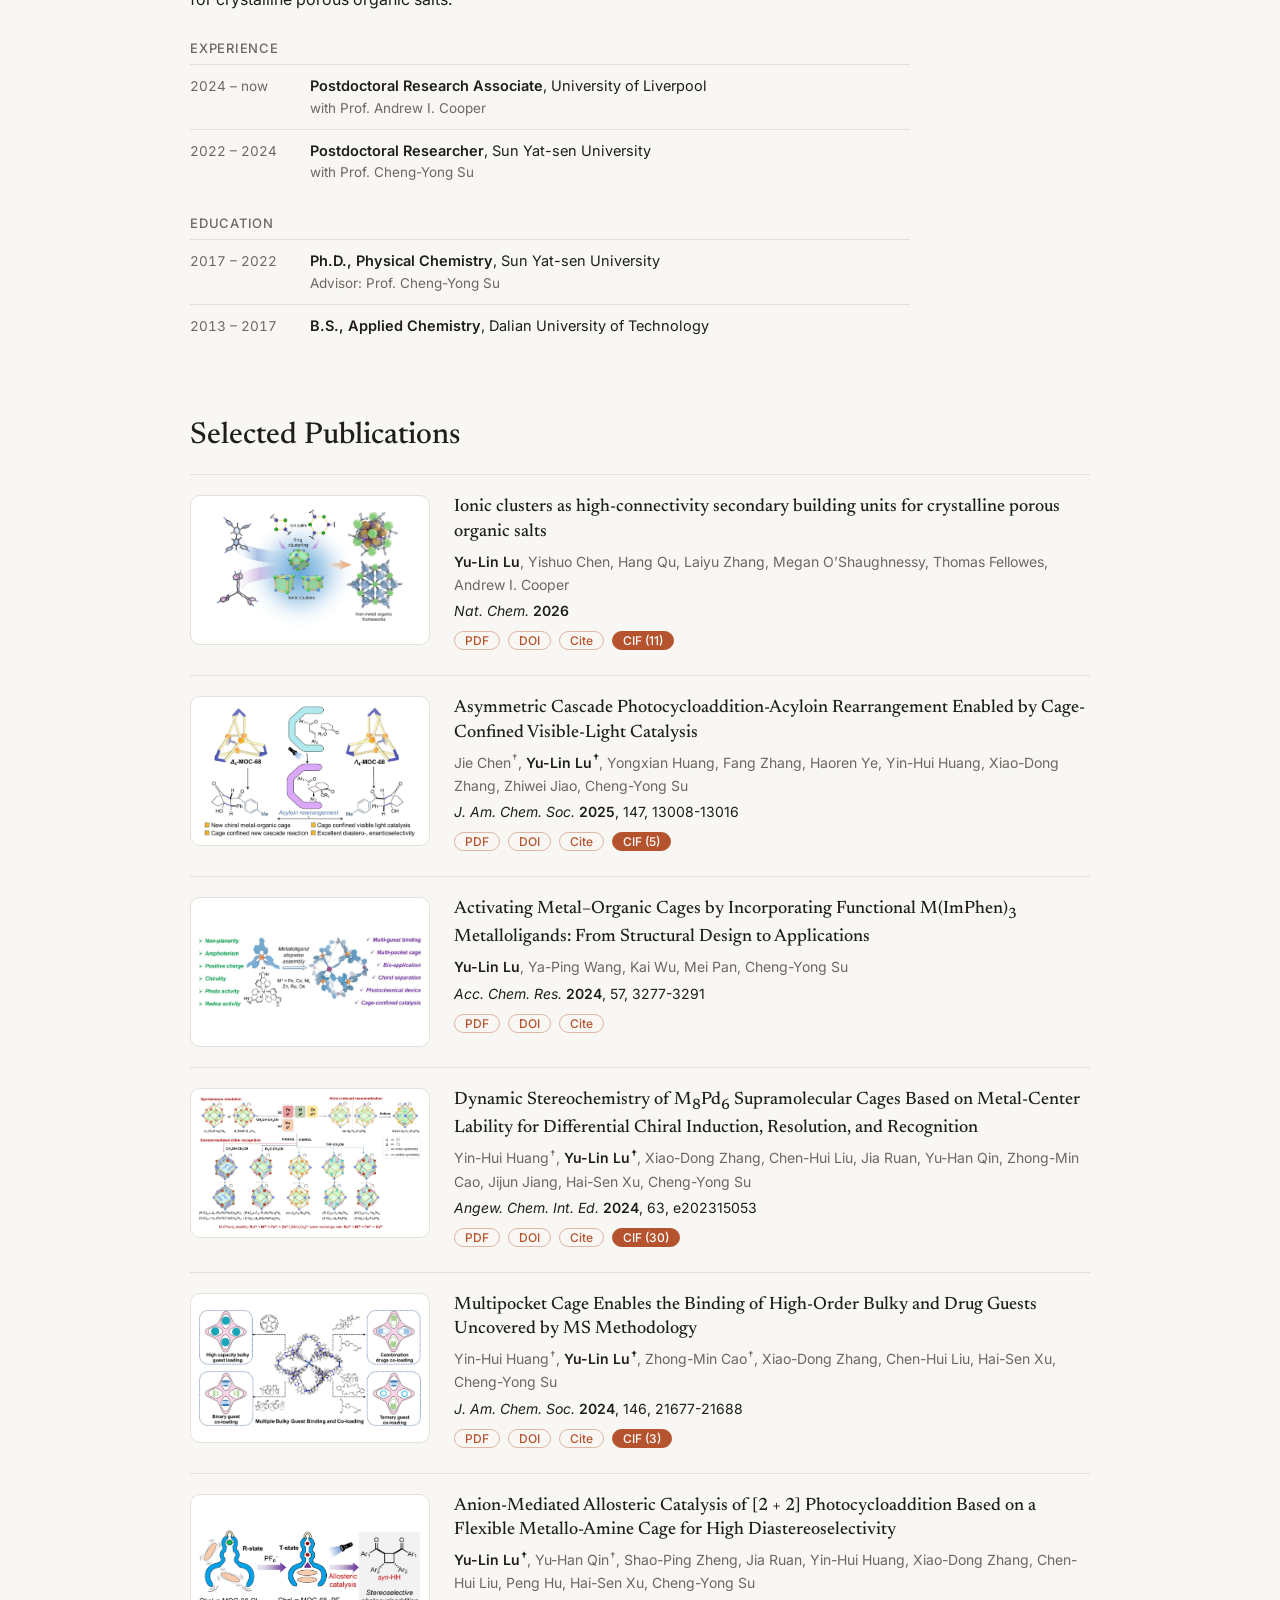
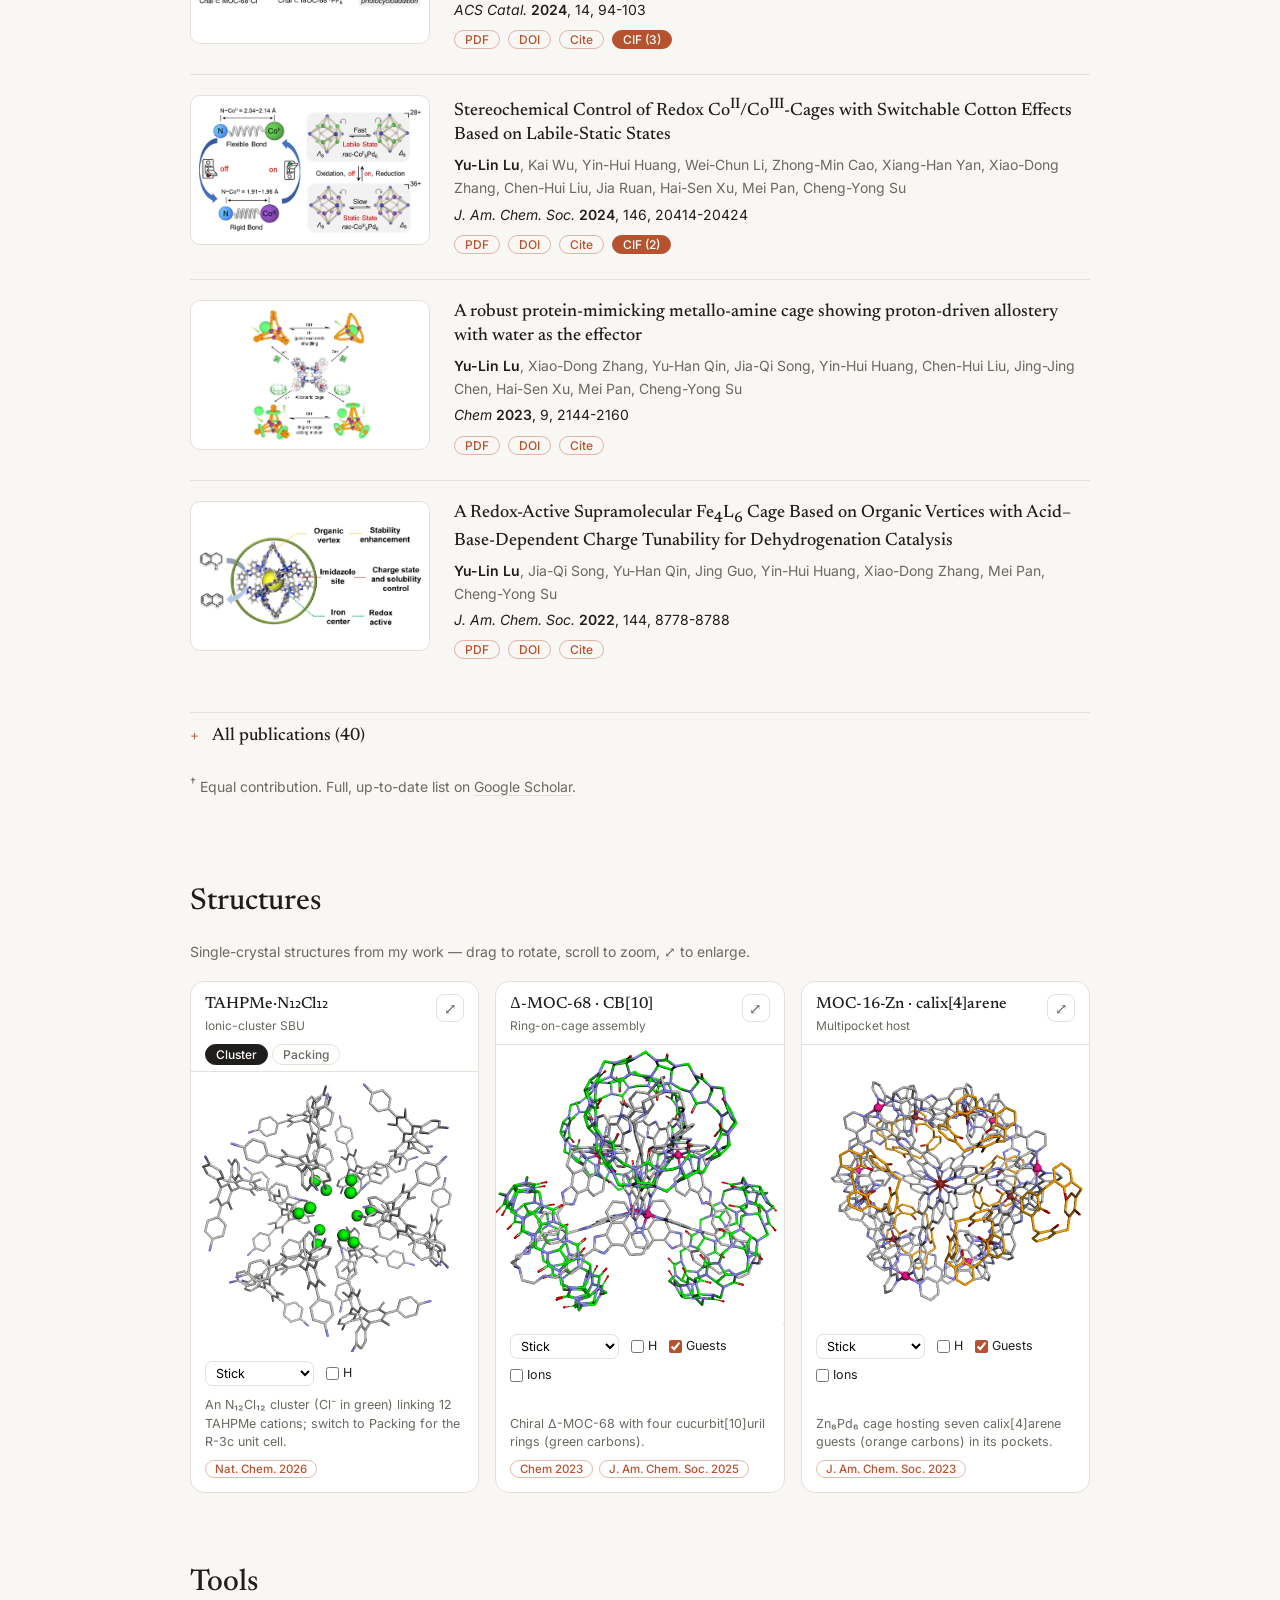
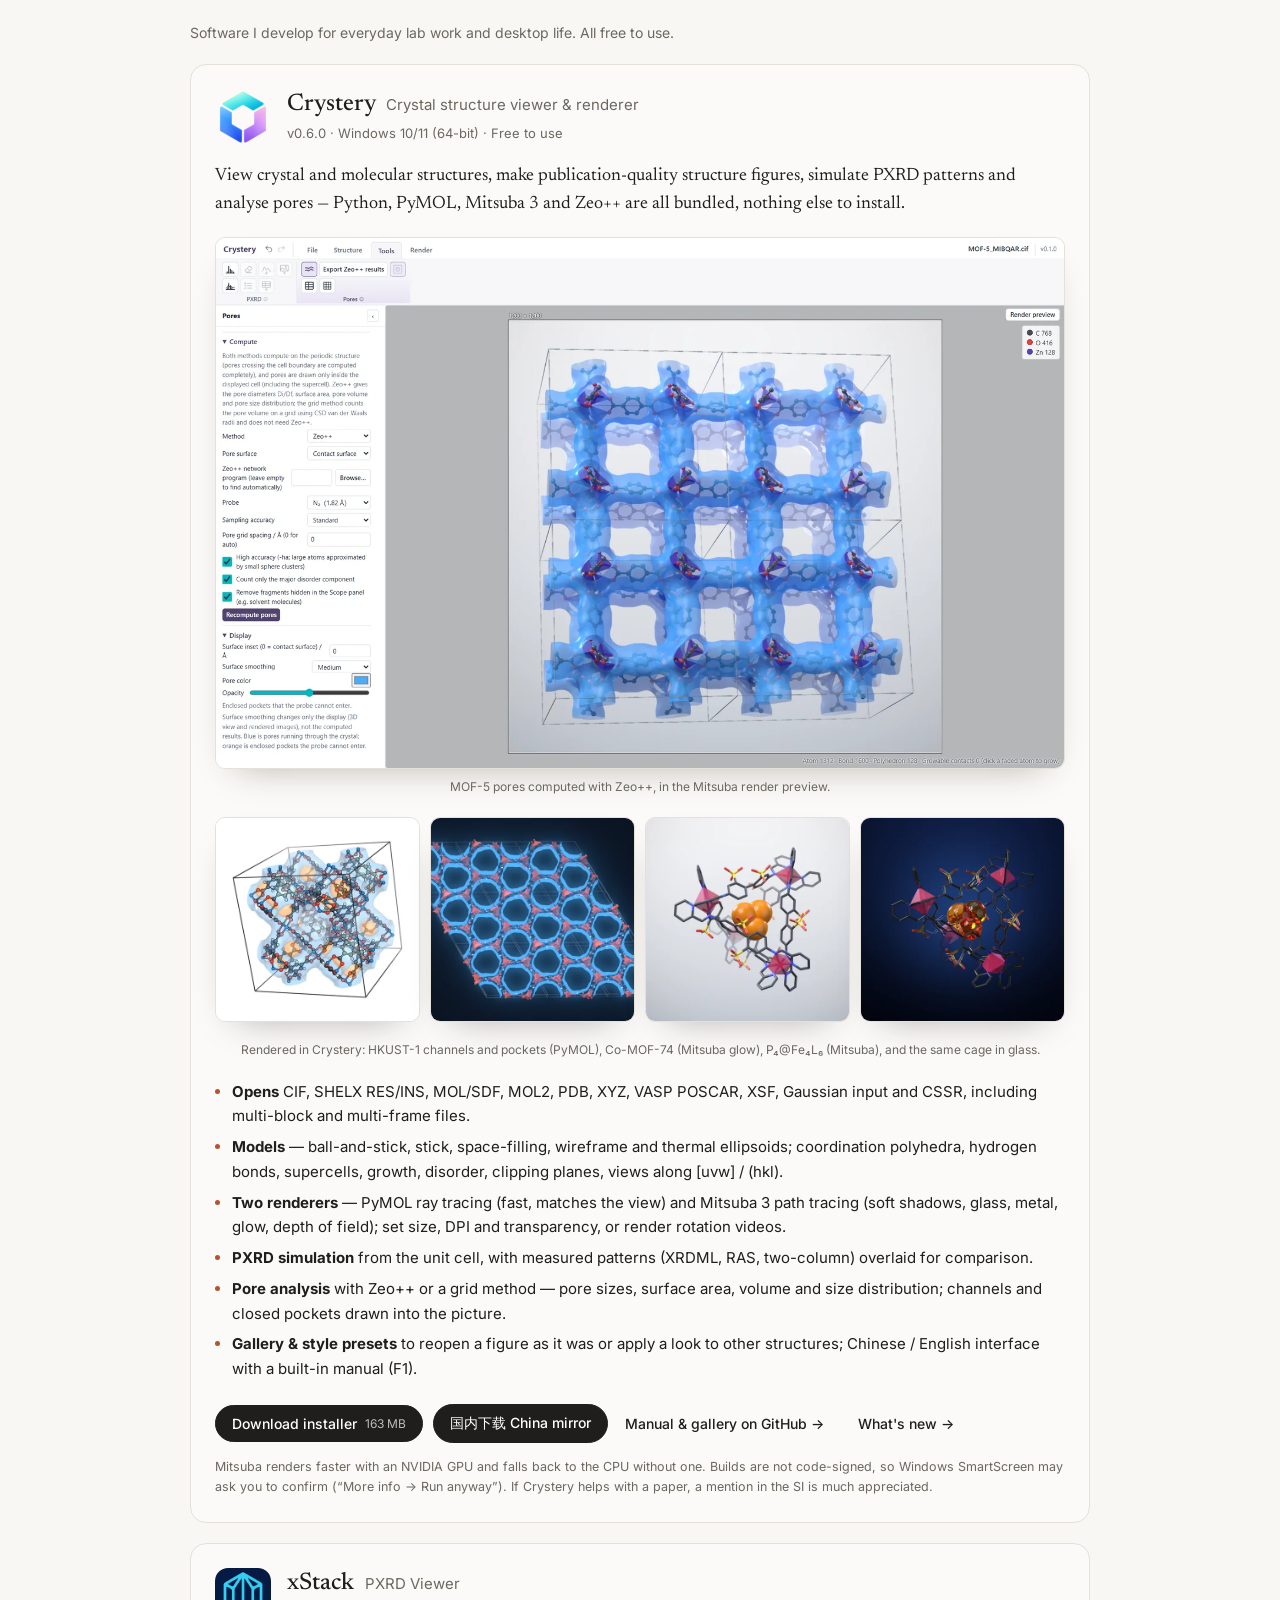
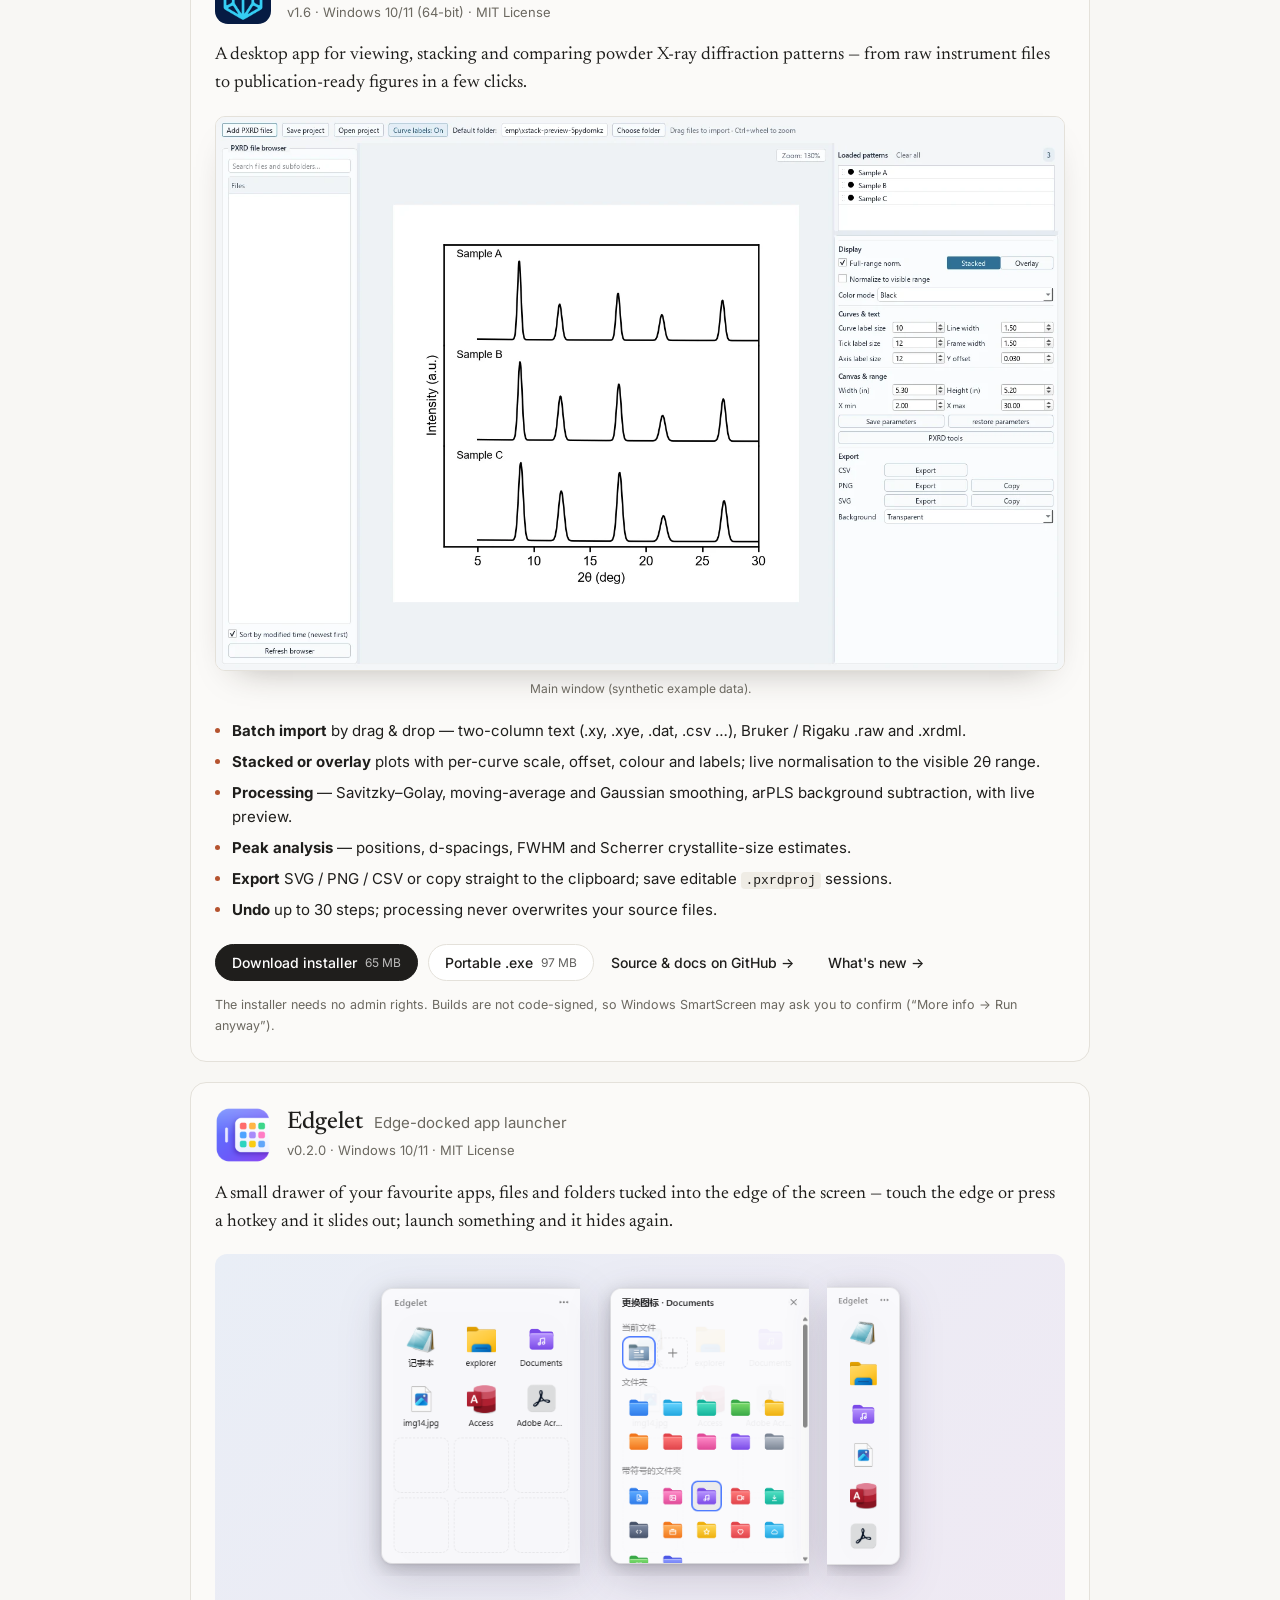
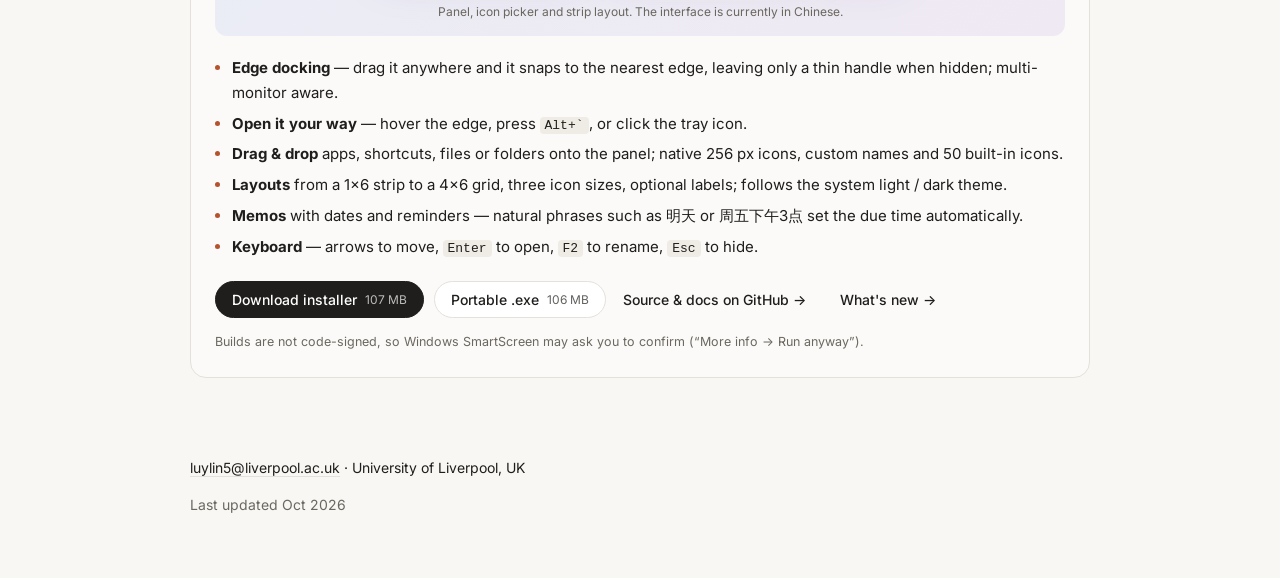
==== commit 2ec750aa: "Crystery: the downloads count adds the China mirror's downloads (stats.luyulin.com/public) Co-Author" ====
--- a/index.html
+++ b/index.html
@@ -171,7 +171,7 @@
         <div class="tool-actions">
           <a class="btn btn-primary" data-asset="setup" data-keep-href href="https://github.com/luylin5/Crystery-release/releases/">Download installer <span>163 MB</span></a>
           <a class="btn btn-primary" data-mirror="https://dl.luyulin.com/{tag}/Crystery-{version}-setup-download-this.exe" href="https://dl.luyulin.com/V0.7.2/Crystery-0.7.2-setup-download-this.exe">国内下载 China mirror</a>
-          <span class="dl-count" data-release="downloads" hidden></span>
+          <span class="dl-count" data-release="downloads" data-mirror-stats="https://stats.luyulin.com/public" hidden></span>
           <span class="dl-count" data-usage="https://stats.luyulin.com/public" hidden></span>
           <a class="btn btn-ghost" href="https://github.com/luylin5/Crystery-release" target="_blank" rel="noopener">Manual &amp; gallery on GitHub →</a>
           <a class="btn btn-ghost" data-release="notes" href="https://github.com/luylin5/Crystery-release/releases/latest" target="_blank" rel="noopener">What's new →</a>
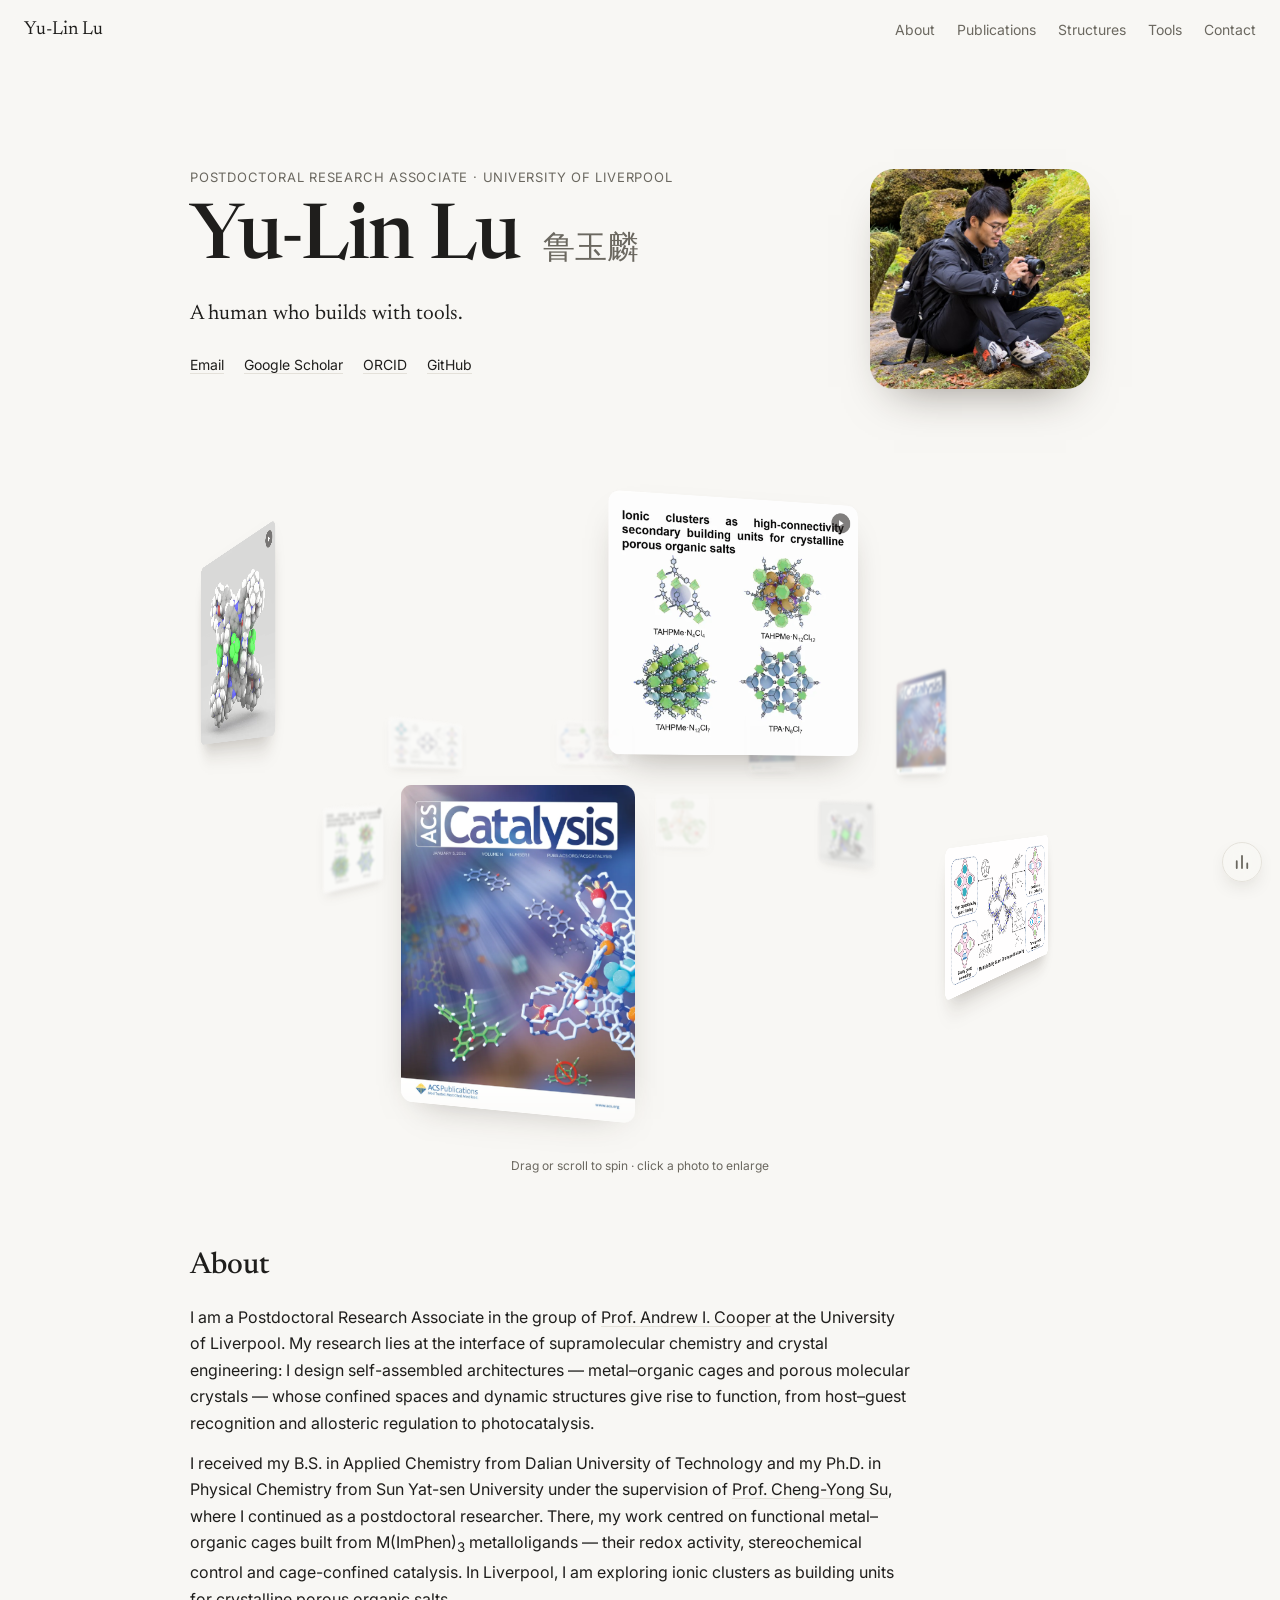
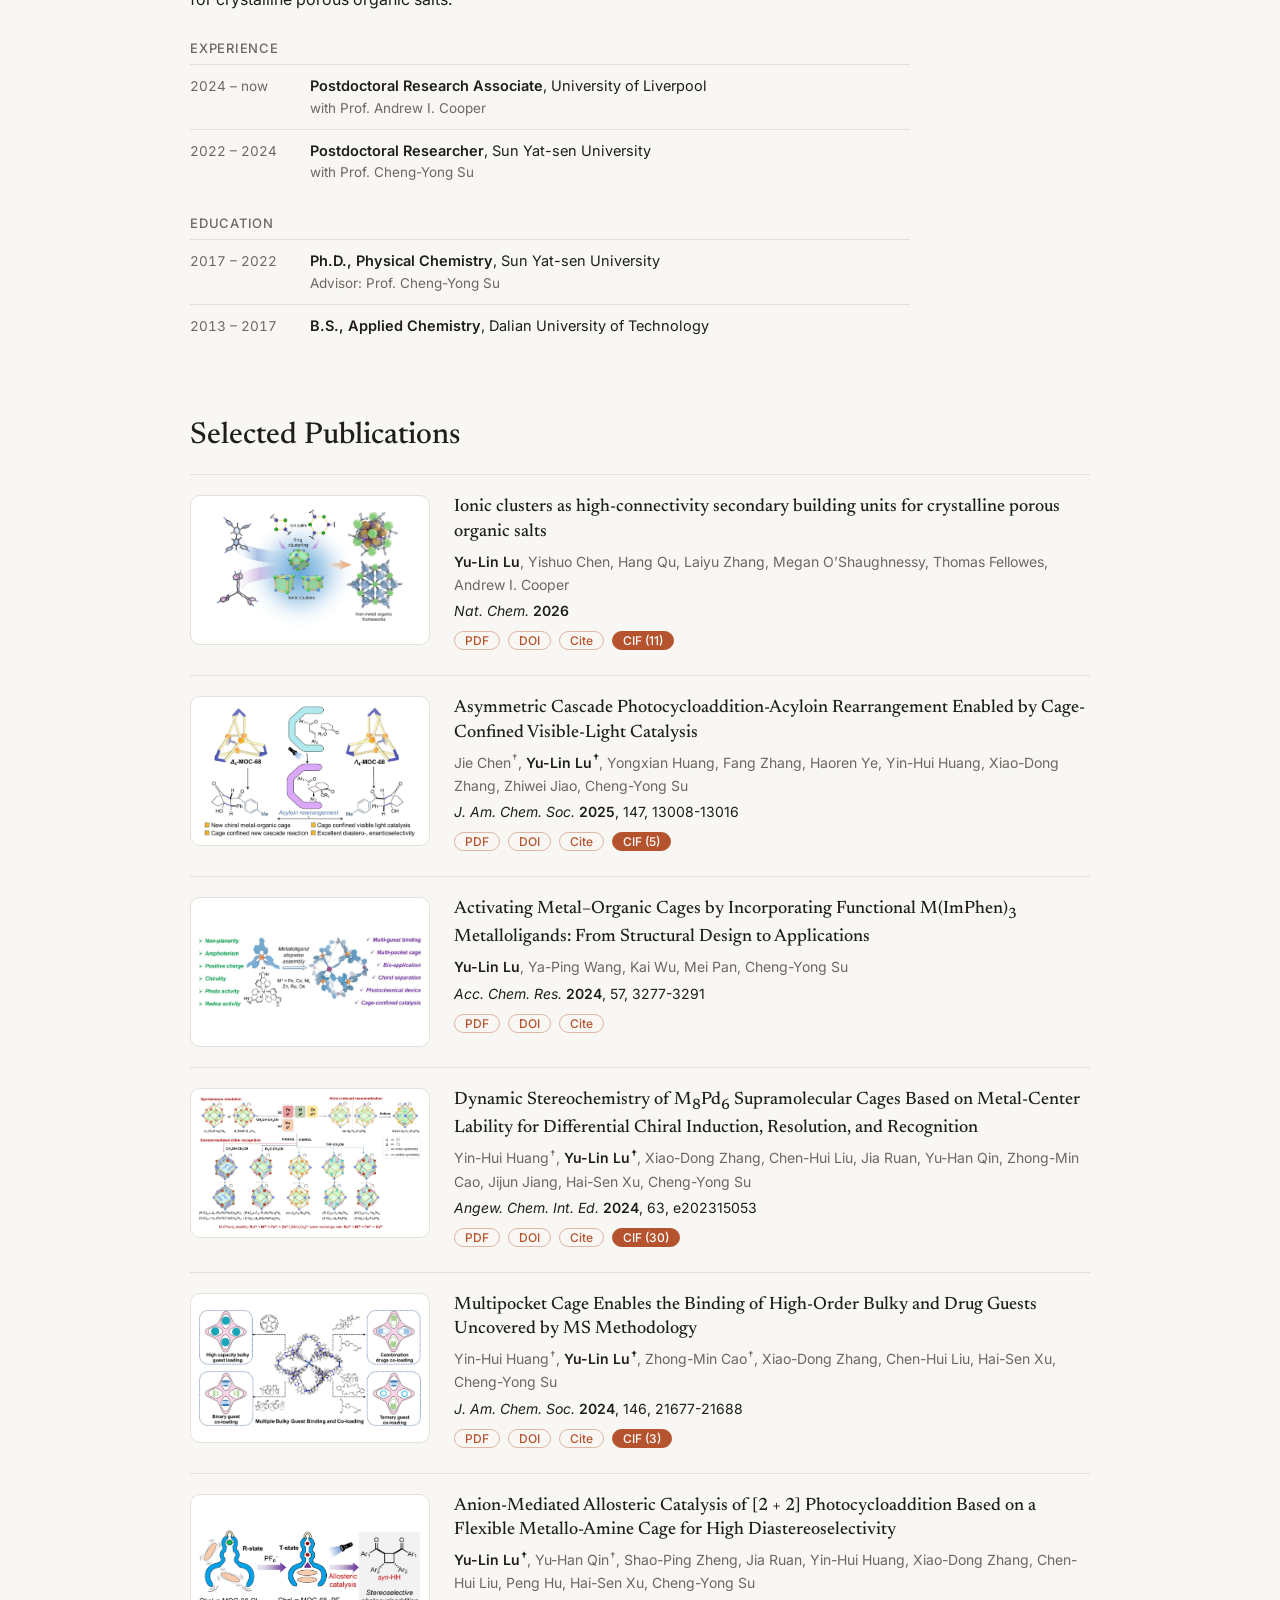
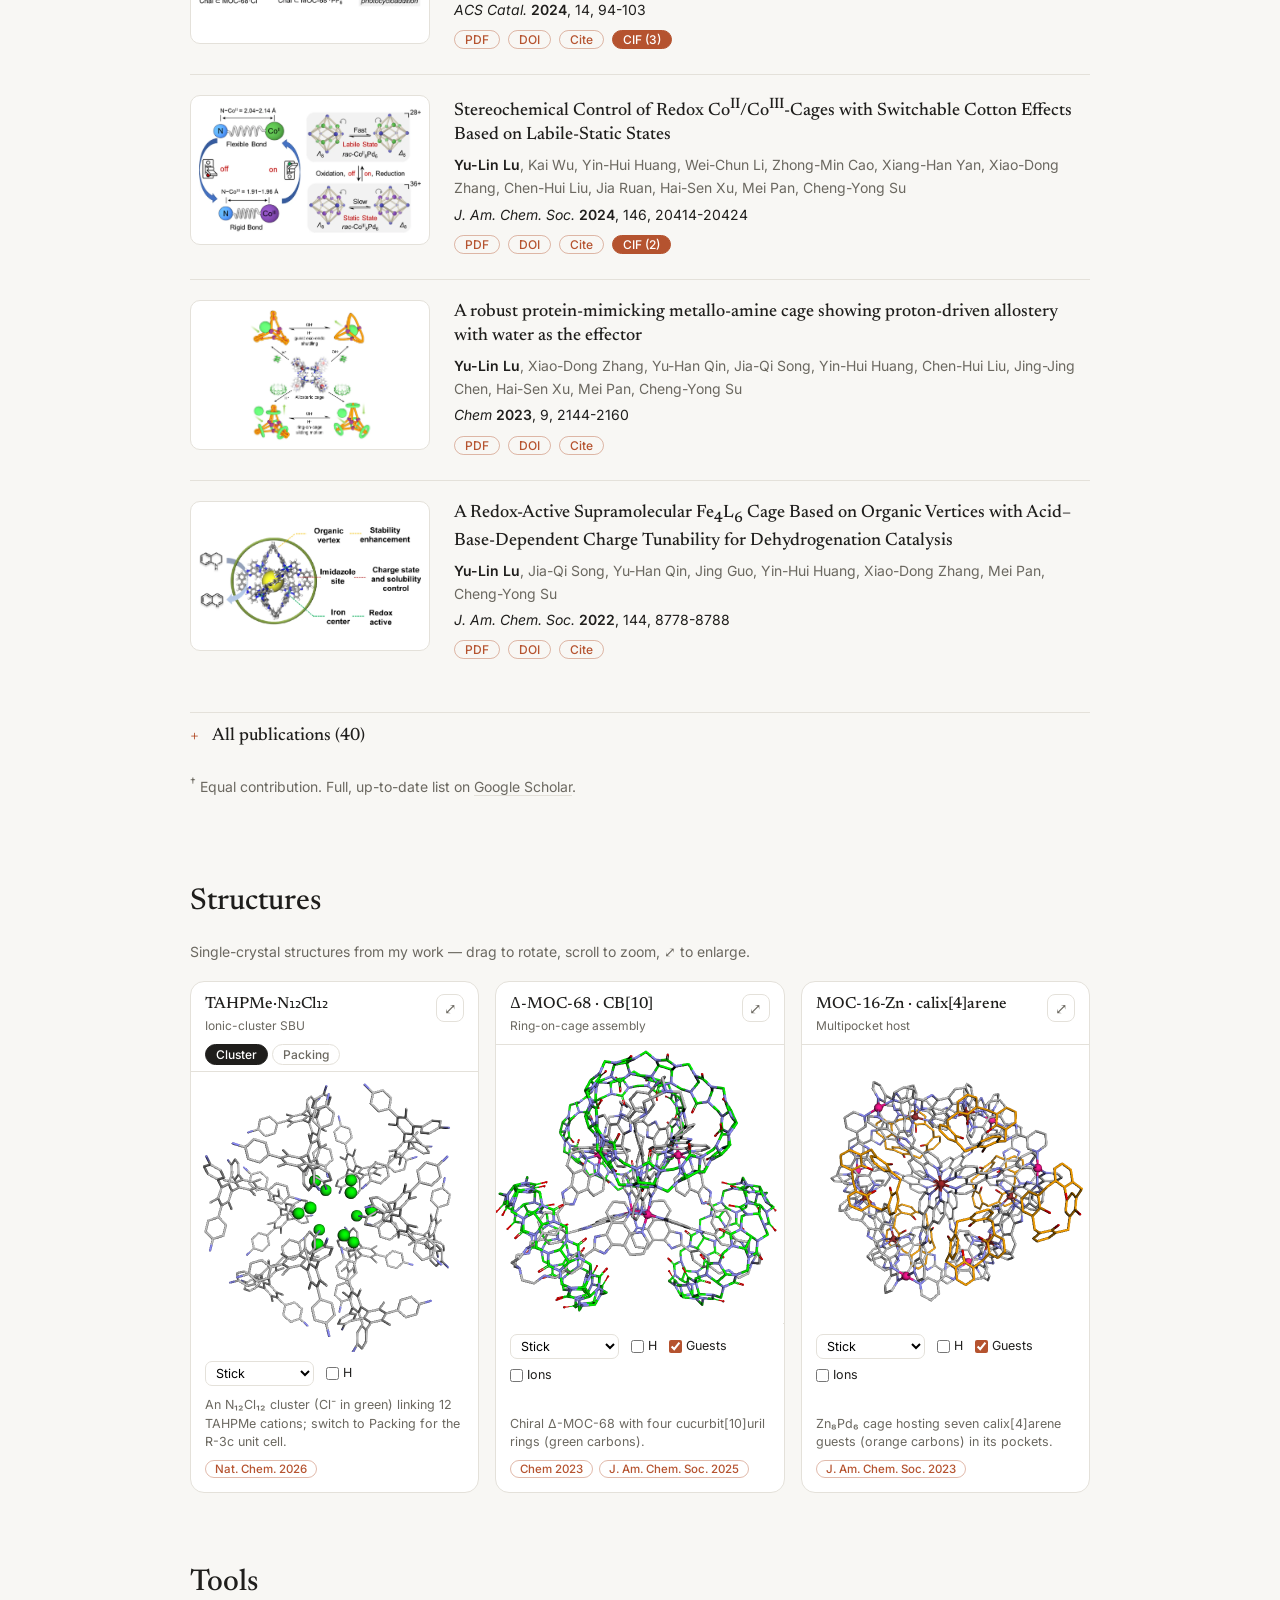
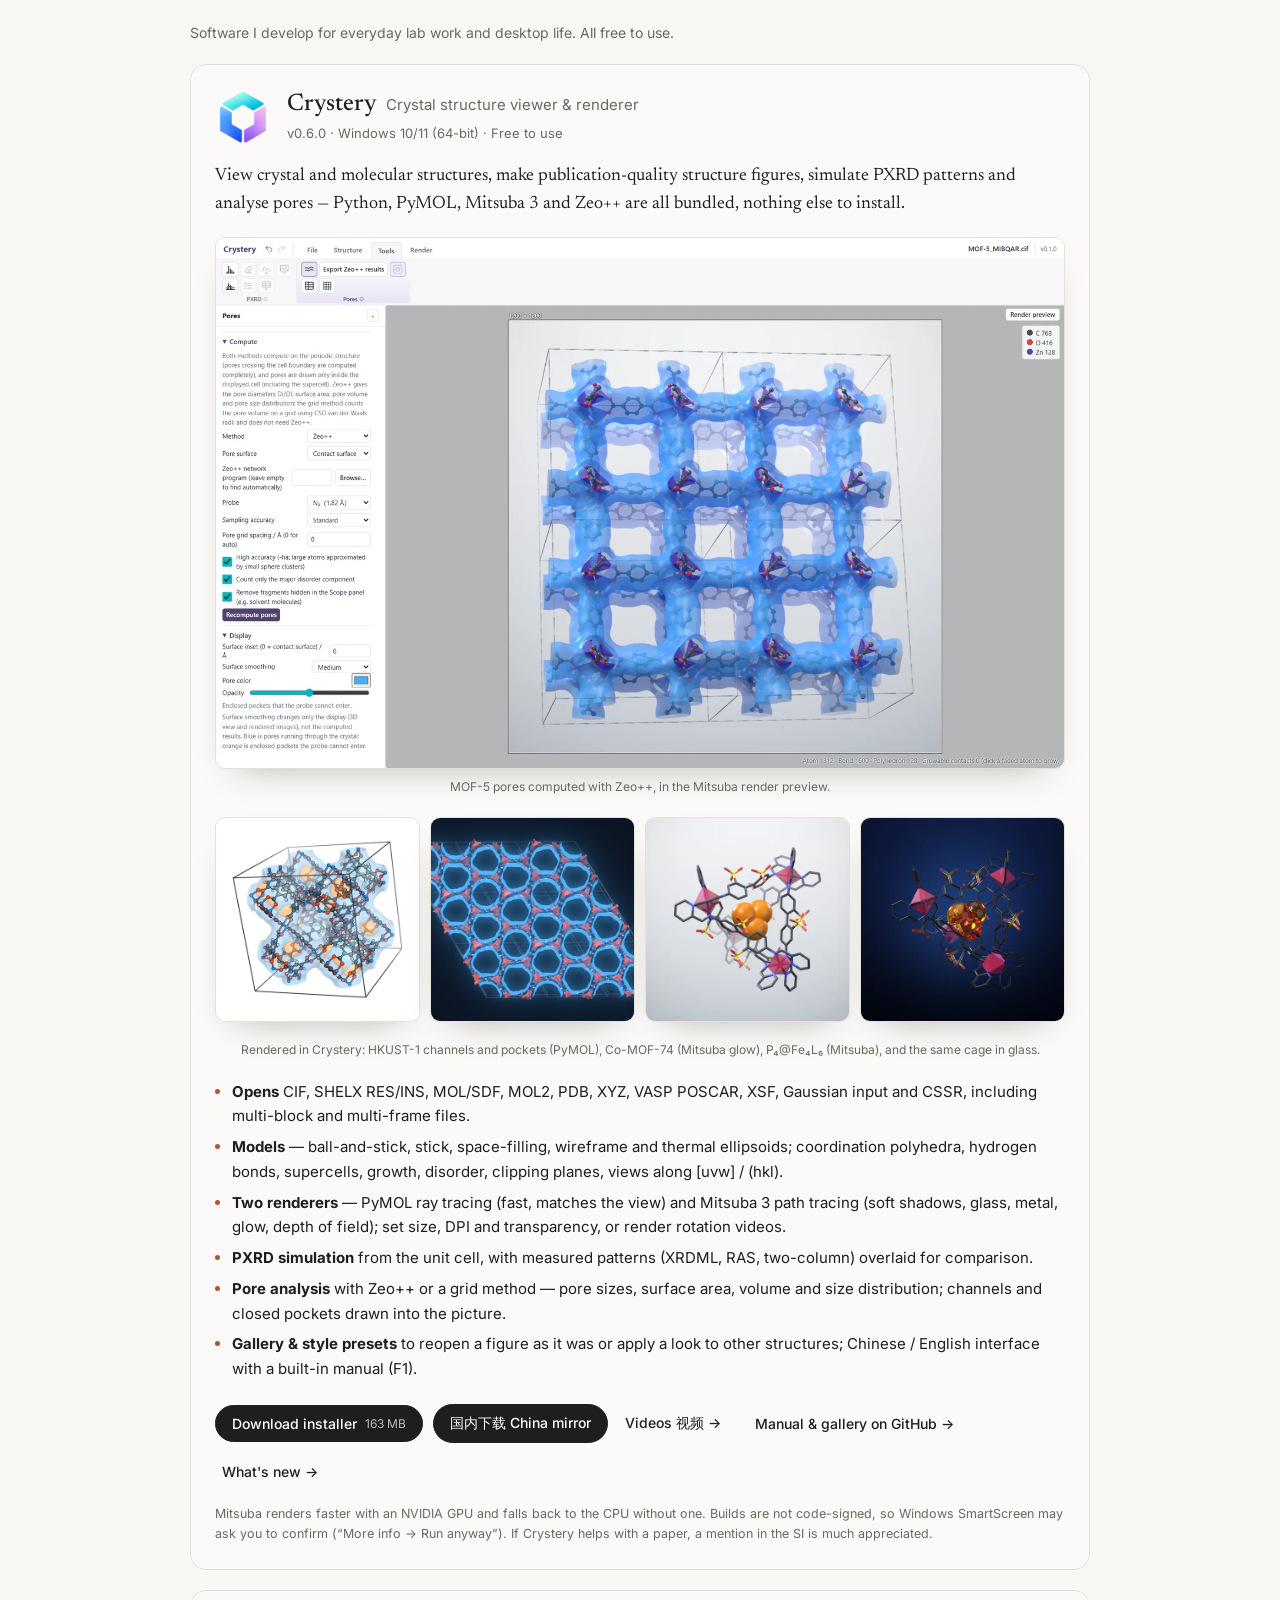
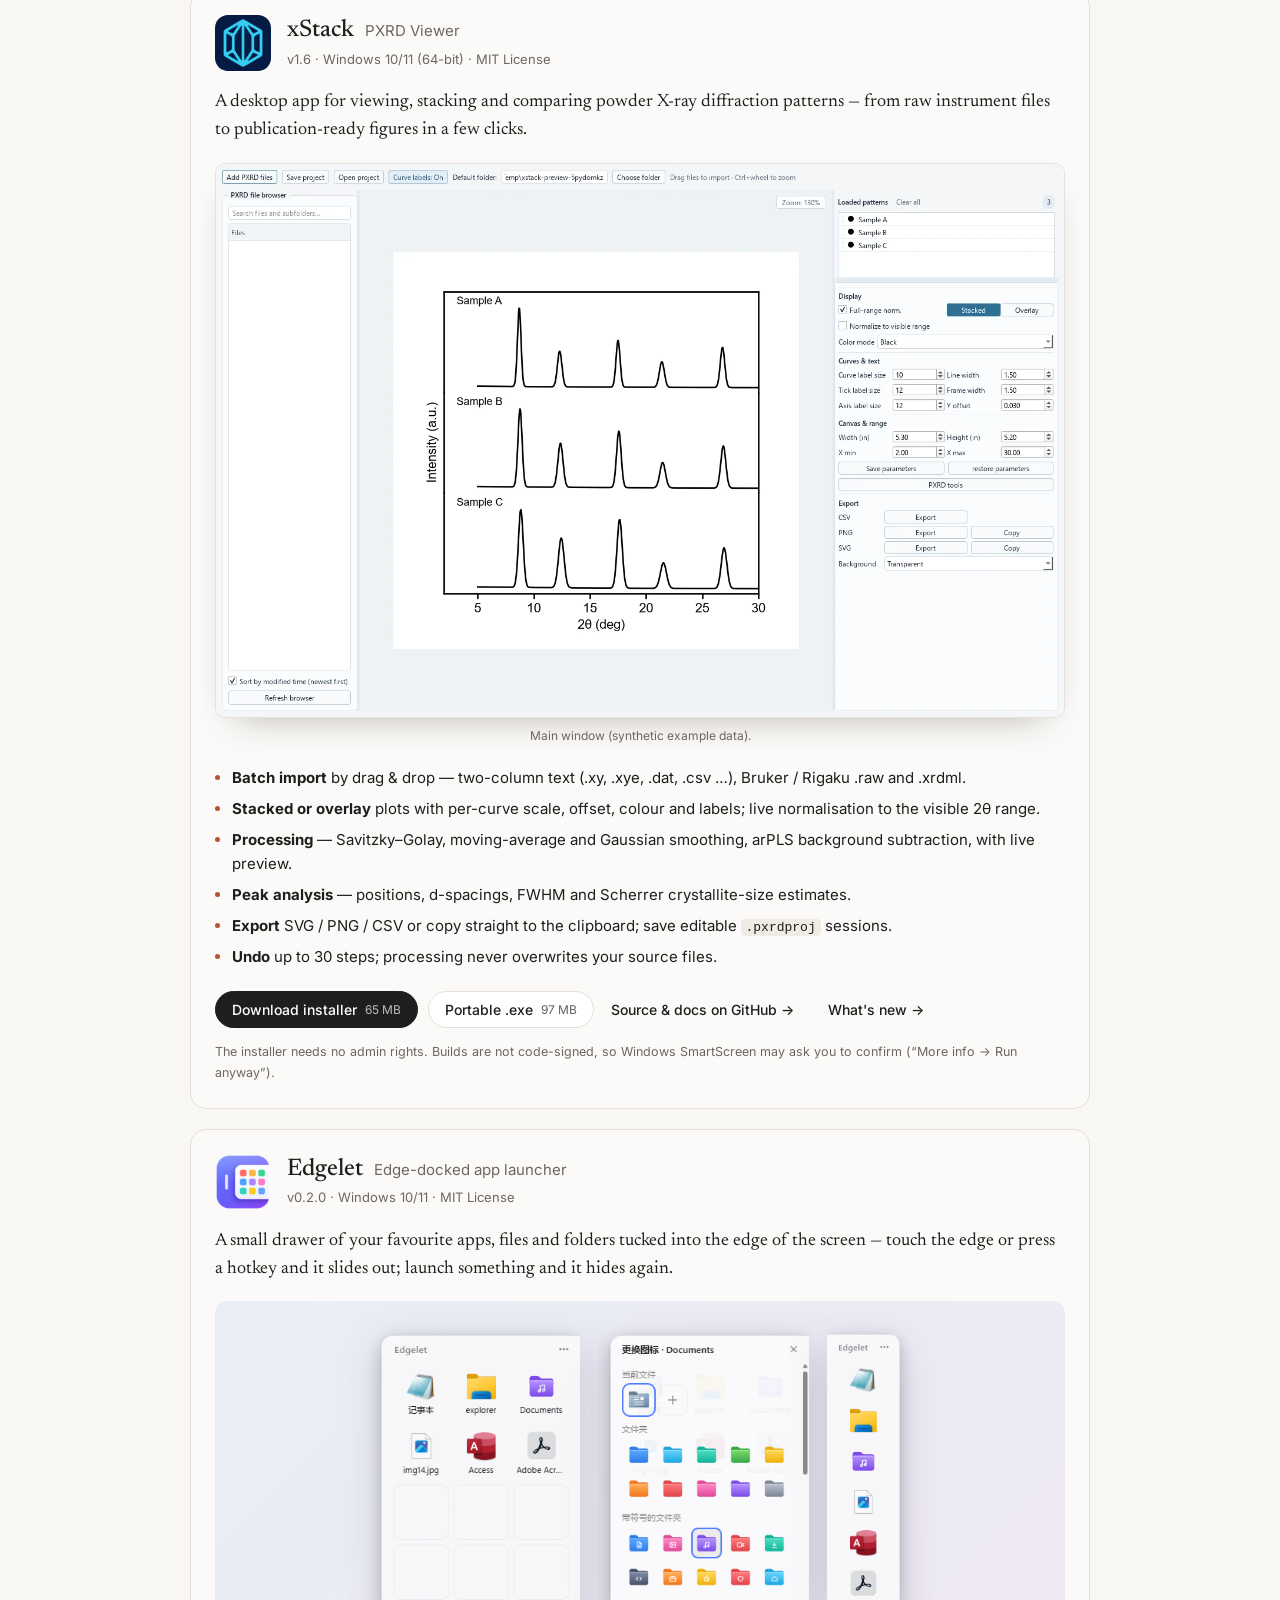
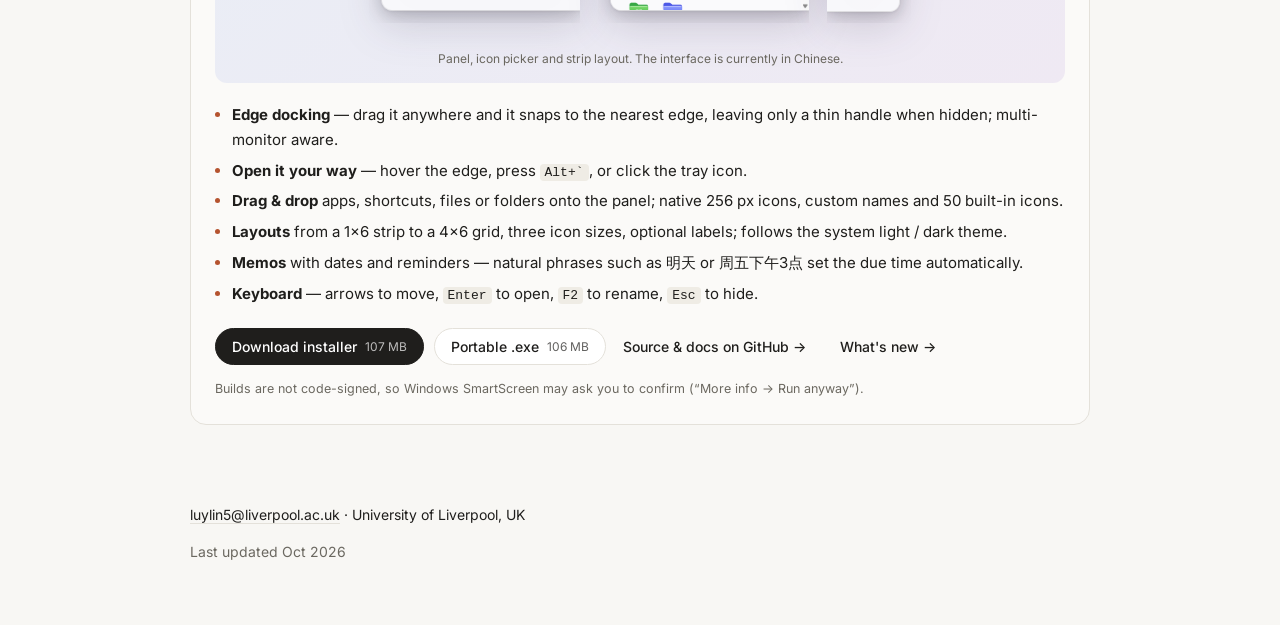
==== commit 40b5e532: "Crystery videos page (Chinese / English), films from dl.luyulin.com with GitHub as fallback; linked " ====
--- a/index.html
+++ b/index.html
@@ -173,6 +173,7 @@
           <a class="btn btn-primary" data-mirror="https://dl.luyulin.com/{tag}/Crystery-{version}-setup-download-this.exe" href="https://dl.luyulin.com/V0.7.2/Crystery-0.7.2-setup-download-this.exe">国内下载 China mirror</a>
           <span class="dl-count" data-release="downloads" data-mirror-stats="https://stats.luyulin.com/public" hidden></span>
           <span class="dl-count" data-usage="https://stats.luyulin.com/public" hidden></span>
+          <a class="btn btn-ghost" href="crystery-videos.html">Videos 视频 →</a>
           <a class="btn btn-ghost" href="https://github.com/luylin5/Crystery-release" target="_blank" rel="noopener">Manual &amp; gallery on GitHub →</a>
           <a class="btn btn-ghost" data-release="notes" href="https://github.com/luylin5/Crystery-release/releases/latest" target="_blank" rel="noopener">What's new →</a>
         </div>
